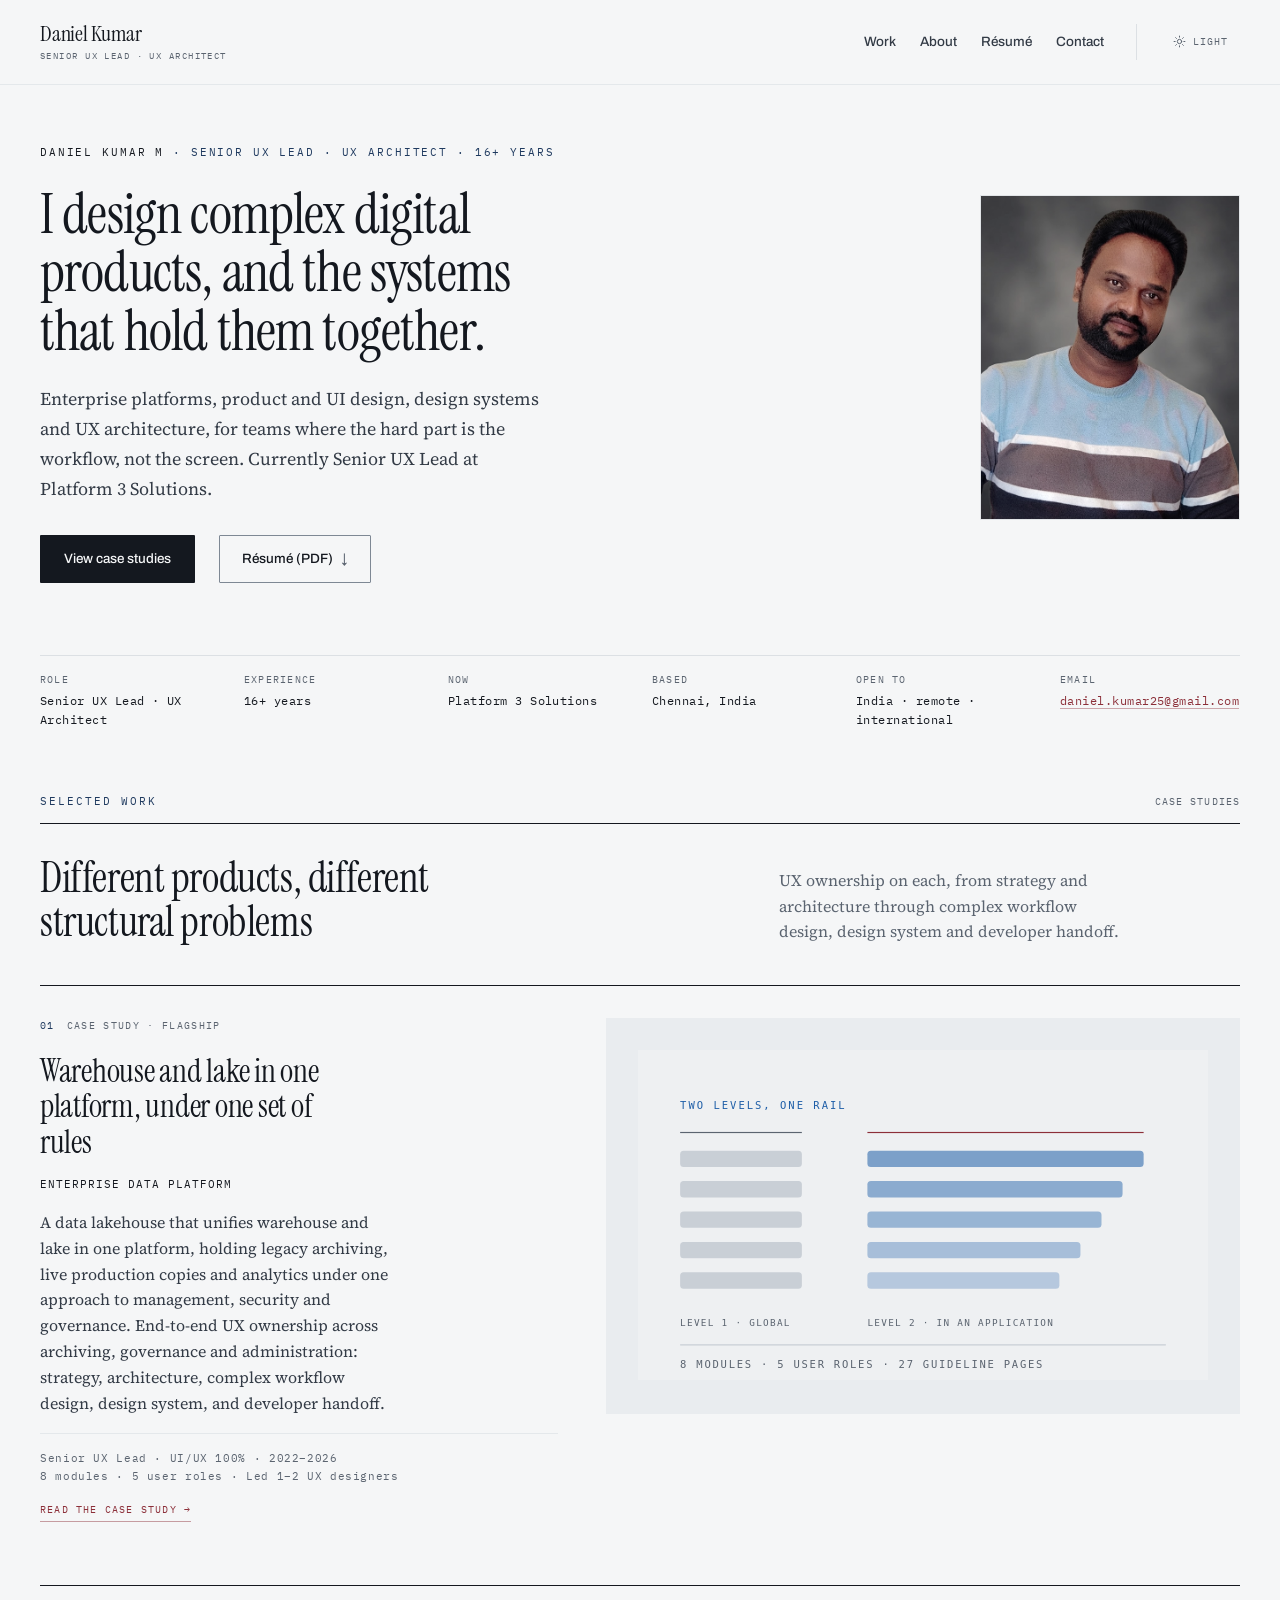
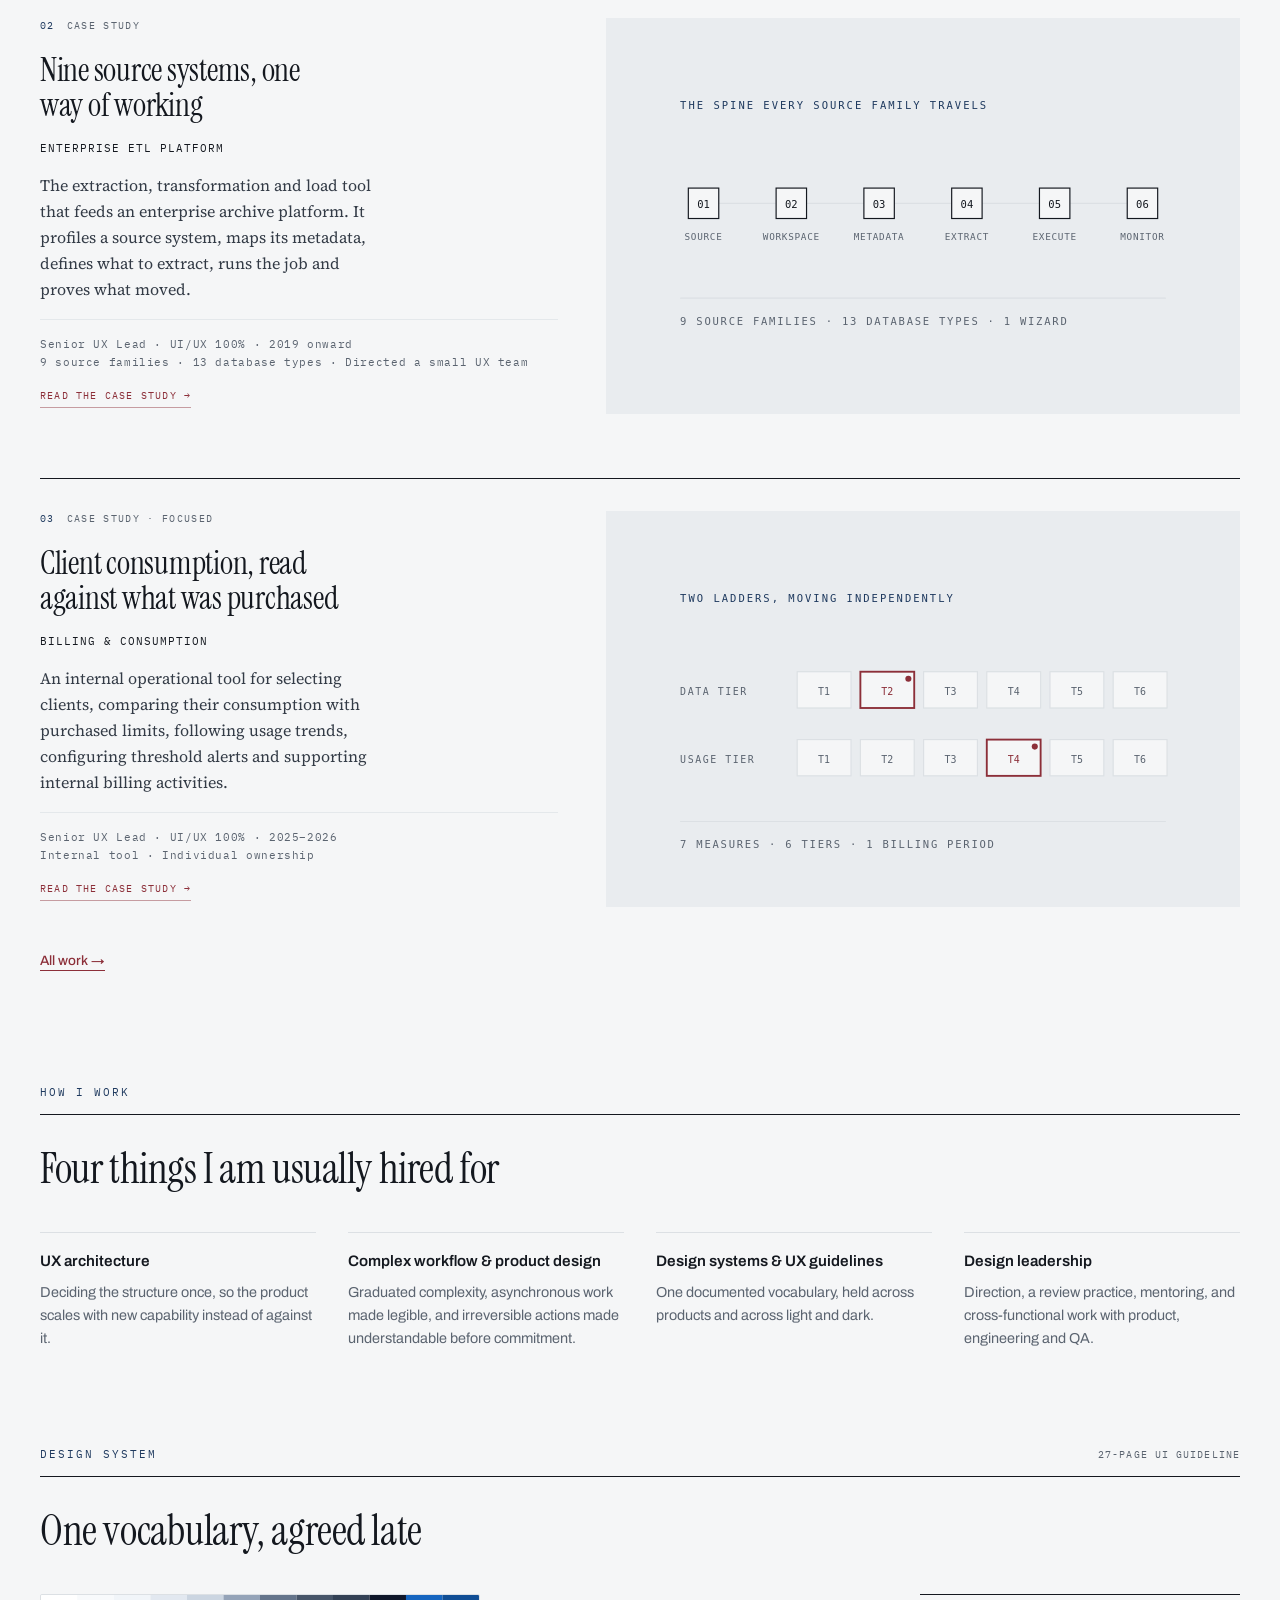
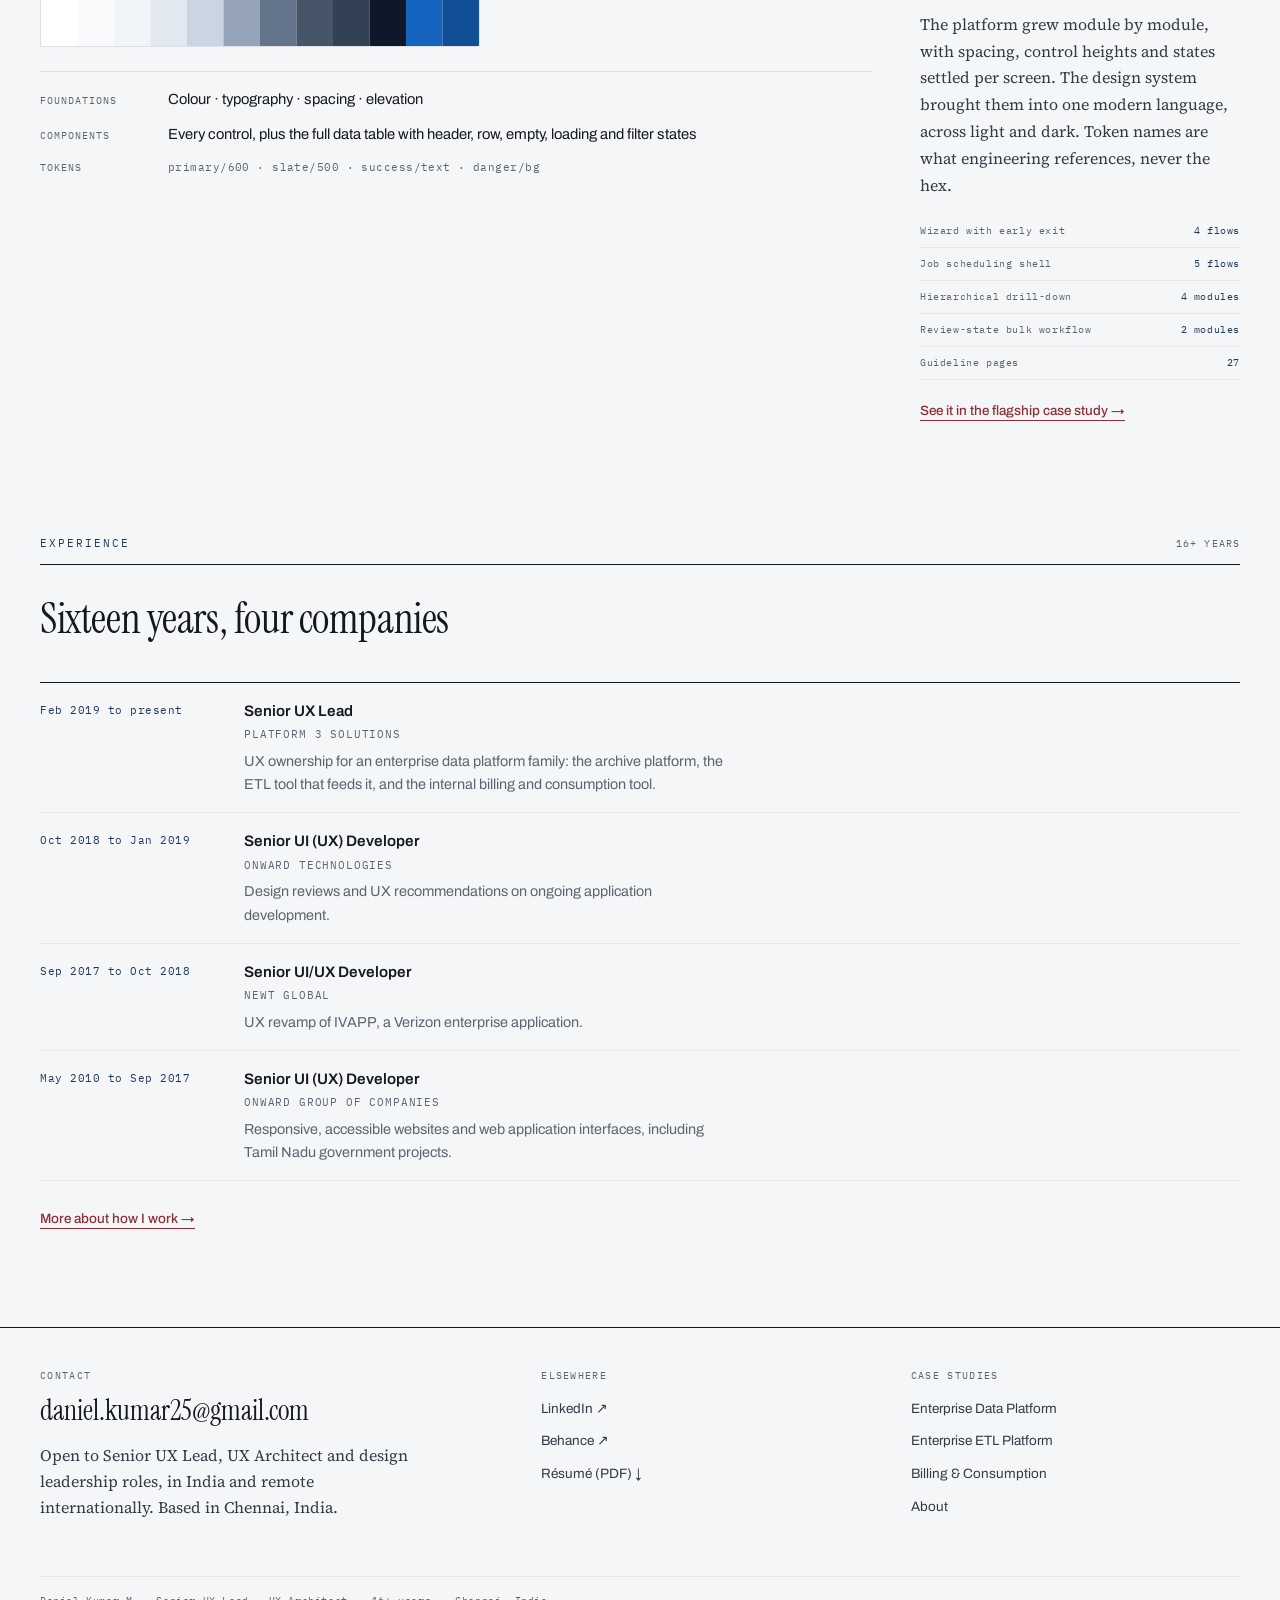
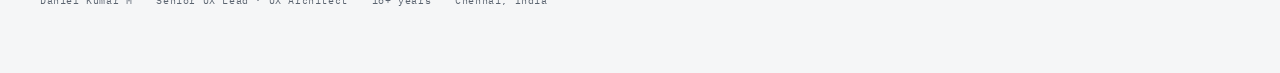
==== index.html @ 2fde2e65 "Initial portfolio website" ====
<!doctype html>
<html lang="en" data-theme="light">
<head>
<meta charset="utf-8">
<meta name="viewport" content="width=device-width, initial-scale=1">

<!-- ==========================================================================
     DANIEL KUMAR M · UX PORTFOLIO
     Senior UX Lead · UX Architect

     Double-click any .html file to open it. No server, no build step.

     WHERE THINGS LIVE
       index.html / work.html / about.html ....... the three main pages
       case-studies/*.html ....................... one file per case study
       assets/css/site.css ....................... ALL styling, every page
       assets/js/site.js ......................... theme control, anchors
       assets/ .................................. images, icons, résumé PDF

     EDITING
       · Page text  -> edit the HTML in that page's <main> below.
       · Colours    -> assets/css/site.css, the DESIGN TOKENS block at the top.
       · Header and footer are repeated in each file. Change one, change all
         six, a find-and-replace across the folder does it in one pass.
       · Images     -> drop a new file over the old one in assets/, same
         filename. No HTML editing needed.
     ========================================================================== -->

<title>Daniel Kumar M · Senior UX Lead &amp; UX Architect</title>
<meta name="description" content="Senior UX Lead and UX Architect with 16+ years designing complex digital products: enterprise platforms, design systems and UX architecture. Case studies: an enterprise data platform, the ETL tool that feeds it, and an internal billing and consumption tool.">
<link rel="icon" type="image/png" href="assets/icons/favicon.png">

<!-- FONTS, needs internet. Without it the site falls back to Georgia / Arial
     and still reads correctly. -->
<link rel="preconnect" href="https://fonts.googleapis.com">
<link rel="preconnect" href="https://fonts.gstatic.com" crossorigin>
<link rel="stylesheet" href="https://fonts.googleapis.com/css2?family=Archivo:wght@400;500;600&family=IBM+Plex+Mono:wght@400;500&family=Instrument+Serif:ital@0;1&family=Source+Serif+4:ital,opsz,wght@0,8..60,400;0,8..60,600;1,8..60,400&display=swap">

<link rel="stylesheet" href="assets/css/site.css">

<!-- The only inline script on the site: it sets the theme before the first
     paint so the page never flashes the wrong background. -->
<script>(function(){try{var t=localStorage.getItem('dk-portfolio-theme')||((window.matchMedia&&window.matchMedia('(prefers-color-scheme: dark)').matches)?'dark':'light');document.documentElement.setAttribute('data-theme',t);}catch(e){}})();</script>
</head>

<body data-page="home">
<a class="skip" href="#main">Skip to content</a>

<!-- ==========================================================================
     NAVIGATION
     Four destinations only. The theme control is NOT a nav item, it sits in
     the .util zone, past a dividing rule, styled as a button.
     ========================================================================== -->
<header class="hdr">
  <div class="shell hdr-in">

    <a class="mark" href="index.html">Daniel Kumar<span>Senior UX Lead · UX Architect</span></a>

    <nav class="nav" aria-label="Primary">
      <a href="work.html" data-nav="work">Work</a>
      <a href="about.html" data-nav="about">About</a>
      <a href="assets/Daniel_Kumar_Resume.pdf" class="res" target="_blank" rel="noopener"
         aria-label="Résumé (PDF, opens in a new tab)">Résumé</a>
      <a href="#footer">Contact</a>
    </nav>

    <!-- UTILITY CONTROL, changes appearance, does not navigate. -->
    <div class="util">
      <button class="theme-btn" id="themeBtn" type="button">
        <span id="themeIcon"><svg viewBox="0 0 24 24" fill="none" stroke="currentColor" stroke-width="1.8" stroke-linecap="round" aria-hidden="true"><circle cx="12" cy="12" r="4"/><path d="M12 2v2M12 20v2M4.9 4.9l1.4 1.4M17.7 17.7l1.4 1.4M2 12h2M20 12h2M4.9 19.1l1.4-1.4M17.7 6.3l1.4-1.4"/></svg></span><span id="themeLabel">Light</span>
      </button>
    </div>

  </div>
</header>

<main id="main" class="shell" tabindex="-1">

<!-- HERO, statement left, portrait right. The facts run as one strip
     underneath so the first case study starts on the opening screen. -->
<section class="hero">
  <div class="hero-txt">
    <p class="hero-eb"><b>Daniel Kumar M</b> · Senior UX Lead · UX Architect · 16+ years</p>
    <h1>I design complex digital products, and the systems that hold them together.</h1>
    <p class="hero-sub">Enterprise platforms, product and UI design, design systems and UX architecture, for teams where the hard part is the workflow, not the screen. Currently Senior UX Lead at Platform 3 Solutions.</p>
    <div class="hero-cta">
      <a class="btn" href="work.html">View case studies</a>
      <a class="btn-2" href="assets/Daniel_Kumar_Resume.pdf" target="_blank" rel="noopener" aria-label="Résumé, PDF">Résumé (PDF) <span class="ar">&darr;</span></a>
    </div>
  </div>
  
  <!-- PORTRAIT, same file as the About page. Replace that one file and both update. -->
  <figure class="hero-portrait">
    <img src="assets/portrait/daniel-kumar-portrait.png" width="611" height="729"
         alt="Portrait of Daniel Kumar M.">
  </figure>

</section>

<dl class="facts hero-facts">
  <div><dt>Role</dt><dd>Senior UX Lead · UX Architect</dd></div>
  <div><dt>Experience</dt><dd>16+ years</dd></div>
  <div><dt>Now</dt><dd>Platform 3 Solutions</dd></div>
  <div><dt>Based</dt><dd>Chennai, India</dd></div>
  <div><dt>Open to</dt><dd>India · remote · international</dd></div>
  <div><dt>Email</dt><dd><a href="mailto:daniel.kumar25@gmail.com">daniel.kumar25@gmail.com</a></dd></div>
</dl>

<section class="band tight" aria-labelledby="h-work">
  <div class="shead">
    <span class="eb">Selected work</span>
    <span class="ct">Case studies</span>
  </div>
  <div class="band-head">
    <h2 id="h-work" class="band-h">Different products, different structural problems</h2>
    <p class="band-note">UX ownership on each, from strategy and architecture through complex workflow design, design system and developer handoff.</p>
  </div>
  <div class="wlist"><a class="proj" href="case-studies/enterprise-data-platform.html">
        <!-- text column -->
        <span class="p-txt">
          <span class="idx"><span class="n">01</span><span class="f">Case study · Flagship</span></span>
          <span class="prob">Warehouse and lake in one platform, under one set of rules</span>
          <span class="nm">Enterprise Data Platform</span>
          <span class="desc">A data lakehouse that unifies warehouse and lake in one platform, holding legacy archiving, live production copies and analytics under one approach to management, security and governance. End-to-end UX ownership across archiving, governance and administration: strategy, architecture, complex workflow design, design system, and developer handoff.</span>
          <span class="meta">Senior UX Lead · UI/UX 100% · 2022–2026<br>8 modules · 5 user roles · Led 1–2 UX designers</span>
          <span class="go">Read the case study &rarr;</span>
        </span>
        <!-- image column -->
        <span class="thumb"><img src="assets/ads/ads-two-level-rail.svg" width="487" height="282" loading="lazy"
           alt="Diagram: two navigation levels. Global destinations stay on the rail, application modules only inside an application."></span>
      </a><a class="proj" href="case-studies/enterprise-etl-platform.html">
        <!-- text column -->
        <span class="p-txt">
          <span class="idx"><span class="n">02</span><span class="f">Case study</span></span>
          <span class="prob">Nine source systems, one way of working</span>
          <span class="nm">Enterprise ETL Platform</span>
          <span class="desc">The extraction, transformation and load tool that feeds an enterprise archive platform. It profiles a source system, maps its metadata, defines what to extract, runs the job and proves what moved.</span>
          <span class="meta">Senior UX Lead · UI/UX 100% · 2019 onward<br>9 source families · 13 database types · Directed a small UX team</span>
          <span class="go">Read the case study &rarr;</span>
        </span>
        <!-- image column -->
        <span class="thumb"><img src="assets/etl/etl-six-stage-spine.svg" width="487" height="282" loading="lazy"
           alt="Diagram: the six-stage spine every source family travels: source profile, workspace, metadata entity, extraction entity, execution, monitoring."></span>
      </a><a class="proj" href="case-studies/billing-consumption.html">
        <!-- text column -->
        <span class="p-txt">
          <span class="idx"><span class="n">03</span><span class="f">Case study · Focused</span></span>
          <span class="prob">Client consumption, read against what was purchased</span>
          <span class="nm">Billing &amp; Consumption</span>
          <span class="desc">An internal operational tool for selecting clients, comparing their consumption with purchased limits, following usage trends, configuring threshold alerts and supporting internal billing activities.</span>
          <span class="meta">Senior UX Lead · UI/UX 100% · 2025–2026<br>Internal tool · Individual ownership</span>
          <span class="go">Read the case study &rarr;</span>
        </span>
        <!-- image column -->
        <span class="thumb"><img src="assets/billing/billing-two-tier-ladders.svg" width="487" height="282" loading="lazy"
           alt="Diagram: a client sits on a data tier and a usage tier at the same time, and the two move independently."></span>
      </a></div>
  <p style="margin-top:var(--space-40);"><a class="tlink" href="work.html">All work →</a></p>
</section>

<section class="band" aria-labelledby="h-caps">
  <div class="shead"><span class="eb">How I work</span></div>
  <h2 id="h-caps" class="band-h">Four things I am usually hired for</h2>
  <div class="caps">
    <div><h3>UX architecture</h3><p>Deciding the structure once, so the product scales with new capability instead of against it.</p></div>
    <div><h3>Complex workflow &amp; product design</h3><p>Graduated complexity, asynchronous work made legible, and irreversible actions made understandable before commitment.</p></div>
    <div><h3>Design systems &amp; UX guidelines</h3><p>One documented vocabulary, held across products and across light and dark.</p></div>
    <div><h3>Design leadership</h3><p>Direction, a review practice, mentoring, and cross-functional work with product, engineering and QA.</p></div>
  </div>
</section>

<section class="band" aria-labelledby="h-ds">
  <div class="shead"><span class="eb">Design system</span><span class="ct">27-page UI guideline</span></div>
  <h2 id="h-ds" class="band-h">One vocabulary, agreed late</h2>
  <div class="ds">
    <div class="ds-spec">
      <img class="ds-ramp" src="assets/design-system/ads-colour-ramp.svg" width="480" height="56"
           alt="Archon Data Store colour ramp: Tailwind slate neutrals plus the ADS primary blue.">
      <div class="ds-type">
        <div><b>Foundations</b><span style="font-family:var(--font-ui);font-size:.92rem;">Colour · typography · spacing · elevation</span></div>
        <div><b>Components</b><span style="font-family:var(--font-ui);font-size:.92rem;">Every control, plus the full data table with header, row, empty, loading and filter states</span></div>
        <div><b>Tokens</b><span style="font-family:var(--font-mono);font-size:11px;letter-spacing:.04em;color:var(--fg-muted);">primary/600 · slate/500 · success/text · danger/bg</span></div>
      </div>
    </div>
    <div class="ds-note">
      <p>The platform grew module by module, with spacing, control heights and states settled per screen. The design system brought them into one modern language, across light and dark. Token names are what engineering references, never the hex.</p>
      <div class="ds-list">
        <div><span>Wizard with early exit</span><b>4 flows</b></div>
        <div><span>Job scheduling shell</span><b>5 flows</b></div>
        <div><span>Hierarchical drill-down</span><b>4 modules</b></div>
        <div><span>Review-state bulk workflow</span><b>2 modules</b></div>
        <div><span>Guideline pages</span><b>27</b></div>
      </div>
      <p style="margin-top:var(--space-16);"><a class="tlink" href="case-studies/enterprise-data-platform.html">See it in the flagship case study →</a></p>
    </div>
  </div>
</section>

<section class="band" aria-labelledby="h-exp">
  <div class="shead"><span class="eb">Experience</span><span class="ct">16+ years</span></div>
  <h2 id="h-exp" class="band-h">Sixteen years, four companies</h2>
  <div class="tl">
    <div><div class="y">Feb 2019 to present</div><div><h3>Senior UX Lead</h3><div class="co">Platform 3 Solutions</div><p>UX ownership for an enterprise data platform family: the archive platform, the ETL tool that feeds it, and the internal billing and consumption tool.</p></div></div>
    <div><div class="y">Oct 2018 to Jan 2019</div><div><h3>Senior UI (UX) Developer</h3><div class="co">Onward Technologies</div><p>Design reviews and UX recommendations on ongoing application development.</p></div></div>
    <div><div class="y">Sep 2017 to Oct 2018</div><div><h3>Senior UI/UX Developer</h3><div class="co">Newt Global</div><p>UX revamp of IVAPP, a Verizon enterprise application.</p></div></div>
    <div><div class="y">May 2010 to Sep 2017</div><div><h3>Senior UI (UX) Developer</h3><div class="co">Onward Group of Companies</div><p>Responsive, accessible websites and web application interfaces, including Tamil Nadu government projects.</p></div></div>
  </div>
  <p style="margin-top:var(--space-24);"><a class="tlink" href="about.html">More about how I work →</a></p>
</section>
</main>

<!-- ==========================================================================
     FOOTER
     Edit your email, LinkedIn and Behance links here. Repeated on every page.
     ========================================================================== -->
<footer class="ftr" id="footer">
  <div class="shell">
    <div class="ftr-in">

      <div>
        <h2>Contact</h2>
        <a class="em" href="mailto:daniel.kumar25@gmail.com">daniel.kumar25@gmail.com</a>
        <p class="av">Open to Senior UX Lead, UX Architect and design leadership roles,
          in India and remote internationally. Based in Chennai, India.</p>
      </div>

      <div>
        <h2>Elsewhere</h2>
        <ul>
          <li><a href="https://www.linkedin.com/in/danielkumar25/" target="_blank" rel="noopener">LinkedIn ↗</a></li>
          <li><a href="https://www.behance.net/danielkumar25" target="_blank" rel="noopener">Behance ↗</a></li>
          <li><a href="assets/Daniel_Kumar_Resume.pdf" target="_blank" rel="noopener">Résumé (PDF) ↓</a></li>
        </ul>
      </div>

      <nav aria-label="Footer">
        <h2>Case studies</h2>
        <ul>
          <li><a href="case-studies/enterprise-data-platform.html">Enterprise Data Platform</a></li>
          <li><a href="case-studies/enterprise-etl-platform.html">Enterprise ETL Platform</a></li>
          <li><a href="case-studies/billing-consumption.html">Billing &amp; Consumption</a></li>
          <li><a href="about.html">About</a></li>
        </ul>
      </nav>

    </div>
    <div class="colo">
      <span>Daniel Kumar M</span><span>Senior UX Lead · UX Architect</span>
      <span>16+ years</span><span>Chennai, India</span>
    </div>
  </div>
</footer>

<script src="assets/js/site.js" defer></script>
</body>
</html>
---- assets/css/site.css ----
/* ==========================================================================
   DANIEL KUMAR M · UX PORTFOLIO
   One stylesheet for every page.

   DESIGN TOKENS
   Two layers. PRIMITIVE values (--slate-500, --oxblood-500) are referenced only
   by the SEMANTIC layer below. Everything else in this file uses semantic roles
   (--fg-muted, --action-default), never a raw hex.

   To change a colour: edit the primitive. Both themes update together.
   Two rules worth keeping:
     · oxblood = ACTION only (links, buttons, focus ring)
     · ink blue = APPARATUS only (eyebrows, figure numbers, numerals)
   ========================================================================== */
/* ===== PRIMITIVES ===== */
:root{
  --slate-0:#FFFFFF;--slate-50:#F5F6F7;--slate-100:#E9ECEF;--slate-150:#E4E8EB;--slate-200:#DCE0E4;
  --slate-300:#C5CBD2;--slate-400:#9AA3AD;--slate-450:#7E8894;--slate-500:#5B6470;--slate-600:#454E5A;
  --slate-650:#68727F;--slate-700:#333B46;--slate-800:#2A3038;--slate-850:#232932;--slate-900:#1A1E25;
  --slate-950:#14181F;--slate-1000:#0F1216;
  --oxblood-50:#F6E9EA;--oxblood-200:#E39BA2;--oxblood-300:#D4737C;--oxblood-400:#B4525C;
  --oxblood-500:#8C2F39;--oxblood-600:#73262E;--oxblood-700:#5E1F26;--oxblood-950:#2A1214;
  --blue-50:#E8EDF3;--blue-300:#8FA8C4;--blue-500:#1F3A5F;--blue-600:#16304F;--blue-950:#131C27;
  --font-display:"Instrument Serif",Georgia,serif;
  --font-reading:"Source Serif 4",Georgia,serif;
  --font-ui:"Archivo","Helvetica Neue",Arial,sans-serif;
  --font-mono:"IBM Plex Mono",ui-monospace,Menlo,monospace;
  --space-4:4px;--space-8:8px;--space-12:12px;--space-16:16px;--space-20:20px;--space-24:24px;
  --space-32:32px;--space-40:40px;--space-48:48px;--space-64:64px;--space-96:96px;--space-128:128px;--space-160:160px;
  --radius-1:1px;--radius-2:2px;
  --dur-fast:120ms;--dur-base:180ms;--ease:cubic-bezier(.2,0,0,1);
}
/* ===== SEMANTIC · LIGHT ===== */
:root{
  --bg-page:var(--slate-50);--bg-surface:var(--slate-0);--bg-mat:var(--slate-100);
  --bg-inset:var(--slate-150);--bg-inverse:var(--slate-950);--bg-panel:var(--slate-0);
  --fg-default:var(--slate-950);--fg-reading:var(--slate-700);--fg-muted:var(--slate-500);--fg-inverse:var(--slate-50);
  --border-subtle:var(--slate-150);--border-default:var(--slate-200);--border-strong:var(--slate-950);
  --border-interactive:var(--slate-450);
  --action-default:var(--oxblood-500);--action-hover:var(--oxblood-600);--action-active:var(--oxblood-700);
  --action-tint:var(--oxblood-50);
  --apparatus-default:var(--blue-500);--apparatus-tint:var(--blue-50);
  --focus-ring:var(--oxblood-500);
  /* Status hues used only inside interface reconstructions. In the products
     these drawings reconstruct, state is carried by colour, so dropping it
     would misrepresent the design. Never used by the site's own components. */
  --fig-ok:#2E6B4F;--fig-warn:#8A6218;--fig-stop:#8C2F39;--fig-idle:#5B6470;
}
@media (prefers-color-scheme:dark){:root:not([data-theme="light"]){
  --bg-page:var(--slate-950);--bg-surface:var(--slate-900);--bg-mat:var(--slate-850);
  --bg-inset:var(--slate-800);--bg-inverse:var(--slate-100);--bg-panel:var(--slate-900);
  --fg-default:var(--slate-100);--fg-reading:#C4CBD3;--fg-muted:#8B95A2;--fg-inverse:var(--slate-950);
  --border-subtle:var(--slate-850);--border-default:var(--slate-800);--border-strong:var(--slate-100);
  --border-interactive:var(--slate-650);
  --action-default:var(--oxblood-300);--action-hover:var(--oxblood-200);--action-active:var(--oxblood-400);
  --action-tint:var(--oxblood-950);
  --apparatus-default:var(--blue-300);--apparatus-tint:var(--blue-950);
  --focus-ring:var(--oxblood-300);
  --fig-ok:#6FB491;--fig-warn:#C9A24B;--fig-stop:#D4737C;--fig-idle:#8B95A2;
}}
:root[data-theme="dark"]{
  --bg-page:var(--slate-950);--bg-surface:var(--slate-900);--bg-mat:var(--slate-850);
  --bg-inset:var(--slate-800);--bg-inverse:var(--slate-100);--bg-panel:var(--slate-900);
  --fg-default:var(--slate-100);--fg-reading:#C4CBD3;--fg-muted:#8B95A2;--fg-inverse:var(--slate-950);
  --border-subtle:var(--slate-850);--border-default:var(--slate-800);--border-strong:var(--slate-100);
  --border-interactive:var(--slate-650);
  --action-default:var(--oxblood-300);--action-hover:var(--oxblood-200);--action-active:var(--oxblood-400);
  --action-tint:var(--oxblood-950);
  --apparatus-default:var(--blue-300);--apparatus-tint:var(--blue-950);
  --focus-ring:var(--oxblood-300);
  --fig-ok:#6FB491;--fig-warn:#C9A24B;--fig-stop:#D4737C;--fig-idle:#8B95A2;
}

*{box-sizing:border-box;}
html{scroll-behavior:smooth;}
body{margin:0;background:var(--bg-page);color:var(--fg-default);font-family:var(--font-ui);font-size:16px;line-height:1.6;-webkit-font-smoothing:antialiased;}
img,svg{display:block;max-width:100%;}
a{color:inherit;text-decoration:none;}
:where(a,button,[tabindex]):focus-visible{outline:2px solid var(--focus-ring);outline-offset:2px;border-radius:var(--radius-2);}
.skip{position:absolute;left:-9999px;top:0;z-index:99;background:var(--bg-inverse);color:var(--fg-inverse);
  font-family:var(--font-mono);font-size:11px;letter-spacing:.1em;text-transform:uppercase;padding:12px 18px;}
.skip:focus{left:12px;top:12px;}
.shell{max-width:1280px;margin:0 auto;padding:0 var(--space-40);}
@media (max-width:900px){
  .ed{grid-template-columns:minmax(0,1fr);gap:0;}
  .ed .mg.gap{border-top:0;padding-top:var(--space-32);}
  .ed .ct.gap{border-top:0;padding-top:var(--space-12);}
  .ed .claim{font-size:1.6rem;}
  .band-head{grid-template-columns:minmax(0,1fr);gap:var(--space-16);align-items:start;}
  .shell{padding:0 var(--space-24);}}
@media (max-width:520px){.shell{padding:0 var(--space-20);}}

/* ===== HEADER ===== */
.hdr{border-bottom:1px solid var(--border-subtle);}
/* padding-top/bottom only, a `padding` shorthand here would override the
   horizontal padding .shell sets, and the header would touch the viewport
   edge at every width below 1280px. */
.hdr-in{display:flex;align-items:center;gap:var(--space-24);
  padding-top:var(--space-24);padding-bottom:var(--space-24);}
.mark{font-family:var(--font-display);font-size:1.35rem;letter-spacing:-.01em;color:var(--fg-default);margin-right:auto;line-height:1;}
.mark span{display:block;font-family:var(--font-mono);font-size:9px;letter-spacing:.16em;text-transform:uppercase;color:var(--fg-muted);margin-top:5px;}
.nav{display:flex;align-items:center;gap:var(--space-24);}
.nav a{font-size:13.5px;font-weight:500;color:var(--fg-reading);padding:4px 0;transition:color var(--dur-fast) var(--ease);}
.nav a:hover{color:var(--fg-default);}
.nav a[aria-current="page"]{color:var(--fg-default);box-shadow:0 1px 0 var(--fg-default);}
/* Résumé is a normal nav item. It opens a PDF, which the aria-label states;
   it is not styled as an action, so the four links read as one set. */
.nav a.res{font-family:inherit;font-size:13.5px;font-weight:500;letter-spacing:normal;
  text-transform:none;color:var(--fg-reading);box-shadow:none;}
.nav a.res:hover{color:var(--fg-default);box-shadow:none;}
/* utility zone, visually separated from navigation */
.util{display:flex;align-items:center;gap:var(--space-16);padding-left:var(--space-24);margin-left:var(--space-8);border-left:1px solid var(--border-default);align-self:stretch;}
.theme-btn{display:inline-flex;align-items:center;gap:7px;background:var(--bg-surface);color:var(--fg-muted);
  border:1px solid var(--border-interactive);border-radius:var(--radius-2);padding:7px 11px;cursor:pointer;
  font-family:var(--font-mono);font-size:10px;letter-spacing:.11em;text-transform:uppercase;min-height:32px;
  transition:color var(--dur-fast) var(--ease),border-color var(--dur-fast) var(--ease);}
/* Utility, not navigation: transparent at rest so it never reads as a fifth
   destination, and the label drops away on small screens where it was the
   loudest thing on the page. */
.theme-btn{background:transparent;border-color:transparent;}
.theme-btn:hover{color:var(--fg-default);border-color:var(--border-interactive);background:var(--bg-surface);}
@media (max-width:760px){.theme-btn #themeLabel{display:none;}
  .theme-btn{padding:9px;min-width:40px;justify-content:center;}}
.theme-btn svg{width:13px;height:13px;flex:none;}
@media (max-width:760px){
  .hdr-in{flex-wrap:wrap;gap:var(--space-16);}
  .mark{margin-right:auto;}
  .util{order:2;border-left:0;padding-left:0;margin-left:0;}
  .nav{order:3;flex-basis:100%;gap:var(--space-20);border-top:1px solid var(--border-subtle);padding-top:var(--space-12);}
  .theme-btn{min-height:40px;}
}

/* ===== SECTION HEADS ===== */
.band{padding:var(--space-96) 0 0;}
.band.tight{padding-top:var(--space-64);}
.shead{display:flex;align-items:baseline;gap:var(--space-16);padding-bottom:var(--space-12);border-bottom:1px solid var(--border-strong);margin-bottom:var(--space-32);}
.shead .eb{font-family:var(--font-mono);font-size:11px;letter-spacing:.18em;text-transform:uppercase;color:var(--apparatus-default);}
.shead .ct{margin-left:auto;font-family:var(--font-mono);font-size:10px;letter-spacing:.11em;text-transform:uppercase;color:var(--fg-muted);white-space:nowrap;}
.shead h2{font-family:var(--font-display);font-weight:400;font-size:clamp(1.5rem,2.6vw,2rem);line-height:1.12;margin:0;letter-spacing:-.008em;}

/* ===== HERO ===== */
/* Statement left, portrait right. Shorter than the old hero on purpose:
   the first case study has to be reachable on the opening screen. */
.hero{padding:var(--space-48) 0 var(--space-32);display:grid;
  grid-template-columns:minmax(0,1fr) 260px;gap:var(--space-64);align-items:center;}
.hero-txt{min-width:0;}
.hero-portrait{margin:0;}
/* A working headshot, not the subject of the page: held to a calm frame and
   slightly desaturated so it sits in the palette instead of competing with the
   statement beside it. */
.hero-portrait img{width:100%;height:auto;aspect-ratio:4/5;object-fit:cover;object-position:50% 18%;
  display:block;background:var(--bg-mat);border:1px solid var(--border-default);
  filter:saturate(.72) contrast(1.04);}
.hero-eb{font-family:var(--font-mono);font-size:11px;letter-spacing:.17em;text-transform:uppercase;color:var(--apparatus-default);margin-bottom:var(--space-24);}
.hero-eb b{color:var(--fg-default);font-weight:400;}
.hero h1{font-family:var(--font-display);font-weight:400;font-size:clamp(2.3rem,4.4vw,3.5rem);line-height:1.04;letter-spacing:-.015em;margin:0;max-width:20ch;text-wrap:balance;}
.hero-sub{font-family:var(--font-reading);font-size:1.125rem;line-height:1.66;color:var(--fg-reading);max-width:56ch;margin:var(--space-24) 0 0;}
.hero-cta{display:flex;flex-wrap:wrap;gap:var(--space-24);align-items:center;margin-top:var(--space-32);}
.btn{background:var(--bg-inverse);color:var(--fg-inverse);font-family:var(--font-ui);font-weight:500;font-size:13.5px;
  padding:13px 24px;border-radius:var(--radius-1);border:0;cursor:pointer;transition:background var(--dur-fast) var(--ease);}
.btn:hover{background:var(--slate-700);}
:root[data-theme="dark"] .btn:hover{background:var(--slate-300);}
/* Secondary action, paired with .btn. The résumé is a destination, not a
   sentence, so it is shaped like the primary button rather than underlined as
   inline text, same height, same type, outline instead of fill. The border
   meets WCAG 2.2 1.4.11 (3:1) via --border-interactive. */
.btn-2{display:inline-flex;align-items:center;gap:8px;font-family:var(--font-ui);font-weight:500;
  font-size:13.5px;color:var(--fg-default);background:transparent;
  padding:12px 22px;border:1px solid var(--border-interactive);border-radius:var(--radius-1);
  transition:color var(--dur-fast) var(--ease),border-color var(--dur-fast) var(--ease),
             background var(--dur-fast) var(--ease);}
.btn-2 .ar{color:var(--fg-muted);transition:color var(--dur-fast) var(--ease);}
.btn-2:hover{color:var(--action-default);border-color:var(--action-default);background:var(--bg-surface);}
.btn-2:hover .ar{color:var(--action-default);}
.tlink{font-family:var(--font-ui);font-weight:500;font-size:13.5px;color:var(--action-default);box-shadow:0 1px 0 var(--action-default);padding-bottom:2px;transition:color var(--dur-fast) var(--ease),box-shadow var(--dur-fast) var(--ease);}
.tlink:hover{color:var(--action-hover);box-shadow:0 2px 0 var(--action-hover);}
.hero-app{border-top:1px solid var(--border-strong);padding-top:var(--space-12);}
.hero-app dl{margin:0;display:flex;flex-direction:column;}
.hero-app div{display:flex;justify-content:space-between;gap:var(--space-12);padding:9px 0;border-bottom:1px solid var(--border-subtle);
  font-family:var(--font-mono);font-size:10px;letter-spacing:.06em;}
.hero-app dt{color:var(--fg-muted);text-transform:uppercase;letter-spacing:.11em;}
.hero-app dd{margin:0;color:var(--fg-reading);text-align:right;}
/* The hero facts run as one strip, using the same component as a case-study
   fact row, so the same kind of information looks the same everywhere. */
/* No bottom margin: the Selected Work band supplies its own top padding, and
   stacking both pushed the first case study off the opening screen. */
.hero-facts{margin-top:var(--space-8);margin-bottom:0;}
.hero-facts a{color:var(--action-default);overflow-wrap:anywhere;box-shadow:0 1px 0 color-mix(in srgb,var(--action-default) 40%,transparent);}
.hero-facts a:hover{box-shadow:0 1px 0 var(--action-default);}
.facts.hero-facts{grid-template-columns:repeat(6,minmax(0,1fr));gap:0 var(--space-24);}
@media (max-width:1100px){.facts.hero-facts{grid-template-columns:repeat(3,minmax(0,1fr));}}
@media (max-width:640px){.facts.hero-facts{grid-template-columns:repeat(2,minmax(0,1fr));}
  .facts.hero-facts dd{font-size:11px;}}
.chips{display:flex;flex-wrap:wrap;gap:6px;margin-top:var(--space-24);}
.chips span{font-family:var(--font-mono);font-size:10px;letter-spacing:.11em;text-transform:uppercase;color:var(--fg-muted);
  border:1px solid var(--border-default);background:var(--bg-surface);border-radius:var(--radius-2);padding:5px 9px;}
@media (max-width:900px){.hero{grid-template-columns:minmax(0,1fr);gap:var(--space-32);padding:var(--space-48) 0 var(--space-32);}
  .hero-portrait{max-width:240px;order:-1;}}
@media (max-width:520px){.hero h1{font-size:2.35rem;}.hero-sub{font-size:1.02rem;}}

/* ===== PROJECT ROWS =====
   One row per project. All three rows are identical: there is no flagship /
   secondary split, so the three case studies read as one set rather than as
   one project plus two afterthoughts.

   Row anatomy:  text column (left, 0.9fr) | image (right, 1.1fr)
   The image is the largest element in the row, and every row carries the same
   fields, index, problem, name, what it is, facts, read link, so nothing on
   either side is left empty. */
.wlist{display:flex;flex-direction:column;gap:var(--space-64);}
.proj{display:grid;grid-template-columns:minmax(0,0.9fr) minmax(0,1.1fr);
  gap:var(--space-48);align-items:start;color:inherit;position:relative;
  padding-top:var(--space-32);border-top:1px solid var(--border-strong);}
/* The oxblood wipe runs along the rule at the TOP of the row, so the row reads
   as a labelled entry rather than a picture with a caption underneath. */
.proj::after{content:"";position:absolute;left:0;top:-1px;height:1px;width:0;
  background:var(--action-default);transition:width var(--dur-base) var(--ease);}
.proj:hover::after,.proj:focus-visible::after{width:100%;}
.p-txt{display:flex;flex-direction:column;align-items:flex-start;
  gap:var(--space-16);min-width:0;}

.proj .prob{font-family:var(--font-display);font-weight:400;
  font-size:clamp(1.6rem,2.5vw,2.1rem);line-height:1.11;letter-spacing:-.008em;
  color:var(--fg-default);max-width:20ch;margin-top:var(--space-4);
  transition:color var(--dur-fast) var(--ease);}
.proj:hover .prob{color:var(--action-default);}
.proj .nm{font-family:var(--font-mono);font-size:11px;letter-spacing:.09em;
  text-transform:uppercase;color:var(--fg-default);}
.proj .desc{font-family:var(--font-reading);font-size:1rem;line-height:1.62;
  color:var(--fg-reading);max-width:44ch;}
/* Facts sit below a hairline: they are apparatus, not prose. */
.proj .meta{font-family:var(--font-mono);font-size:10.5px;letter-spacing:.06em;
  color:var(--fg-muted);line-height:1.7;width:100%;padding-top:var(--space-16);
  border-top:1px solid var(--border-subtle);}
.proj .go{font-family:var(--font-mono);font-size:10px;letter-spacing:.12em;
  text-transform:uppercase;color:var(--action-default);padding-bottom:3px;
  box-shadow:0 1px 0 color-mix(in srgb,var(--action-default) 45%,transparent);
  transition:box-shadow var(--dur-fast) var(--ease);}
.proj:hover .go{box-shadow:0 1px 0 var(--action-default);}

/* Image: same frame and same crop for a screenshot and for a structural mark,
   so the three rows sit on one visual baseline. */
.proj .thumb{width:100%;background:var(--bg-mat);overflow:hidden;line-height:0;
  aspect-ratio:16/10;}
.proj .thumb img,.proj .thumb svg{width:100%;height:100%;
  object-fit:cover;object-position:top left;}

.idx{display:flex;align-items:baseline;gap:var(--space-12);font-family:var(--font-mono);font-size:9.5px;letter-spacing:.14em;text-transform:uppercase;}
.idx .n{color:var(--apparatus-default);}
.idx .f{color:var(--fg-muted);}
.idx .flag{margin-left:auto;color:var(--action-default);border:1px solid color-mix(in srgb,var(--action-default) 40%,transparent);border-radius:var(--radius-2);padding:2px 7px;letter-spacing:.1em;}

/* Below 900px the row stacks: image first, then the text under it. */
@media (max-width:900px){
  .wlist{gap:var(--space-48);}
  .proj{grid-template-columns:minmax(0,1fr);gap:var(--space-24);}
  .proj .thumb{order:-1;}
  .proj .prob{max-width:26ch;font-size:1.65rem;}
  .proj .desc{max-width:60ch;}}
@media (max-width:520px){.proj .prob{font-size:1.45rem;}}


/* ===== CASE-STUDY ADDITIONS =====
   Two components the updated case studies need and the old ones did not:
   a pair of parallel labelled lists, and a closing line under a section. */
.cols2{display:grid;grid-template-columns:repeat(2,minmax(0,1fr));gap:var(--space-48);
  padding-top:var(--space-24);padding-bottom:var(--space-16);}
.cols2 h3{font-family:var(--font-mono);font-size:9.5px;letter-spacing:.14em;text-transform:uppercase;
  color:var(--fg-muted);font-weight:400;margin:0 0 var(--space-12);
  padding-bottom:var(--space-8);border-bottom:1px solid var(--border-default);}
.cols2 ul{list-style:none;margin:0;padding:0;display:flex;flex-direction:column;gap:var(--space-8);}
.cols2 li{font-family:var(--font-reading);font-size:.95rem;line-height:1.5;color:var(--fg-reading);
  padding-left:var(--space-16);position:relative;}
.cols2 li::before{content:"";position:absolute;left:0;top:.6em;width:4px;height:4px;border-radius:50%;
  background:var(--apparatus-default);}
@media (max-width:760px){.cols2{grid-template-columns:minmax(0,1fr);gap:var(--space-32);}}

/* This carries real sentences from the case study, so it is set as reading
   type. It was 10.5px mono, which is the label style, not a prose style. */
.after{font-family:var(--font-reading);font-size:.98rem;line-height:1.62;
  color:var(--fg-muted);margin:var(--space-20) 0 0;max-width:68ch;
  padding-top:var(--space-16);border-top:1px solid var(--border-subtle);}

/* ===== CAPABILITY GRID ===== */
.caps{display:grid;grid-template-columns:repeat(4,minmax(0,1fr));gap:var(--space-32);}
.caps > div{border-top:1px solid var(--border-default);padding-top:var(--space-16);}
.caps h3{font-family:var(--font-ui);font-weight:600;font-size:.95rem;margin:0 0 var(--space-8);}
.caps p{margin:0;font-size:.9rem;line-height:1.6;color:var(--fg-muted);}
@media (max-width:900px){.caps{grid-template-columns:repeat(2,minmax(0,1fr));gap:var(--space-24);}}
@media (max-width:520px){.caps{grid-template-columns:minmax(0,1fr);}}

/* ===== DESIGN SYSTEM BAND ===== */
.ds{display:grid;grid-template-columns:minmax(0,1fr) 320px;gap:var(--space-48);align-items:start;}
.ds-spec{display:flex;flex-direction:column;gap:var(--space-24);}
.ds-ramp{display:flex;border:1px solid var(--border-default);border-radius:var(--radius-2);overflow:hidden;}
.ds-ramp i{flex:1;height:52px;display:block;}
.ds-type{display:flex;flex-direction:column;gap:var(--space-12);border-top:1px solid var(--border-default);padding-top:var(--space-16);}
.ds-type div{display:grid;grid-template-columns:112px minmax(0,1fr);gap:var(--space-16);align-items:baseline;}
.ds-type b{font-family:var(--font-mono);font-size:9.5px;letter-spacing:.11em;text-transform:uppercase;color:var(--fg-muted);font-weight:400;}
.ds-note{border-top:1px solid var(--border-strong);padding-top:var(--space-16);}
.ds-note p{font-family:var(--font-reading);font-size:1rem;line-height:1.68;color:var(--fg-reading);margin:0 0 var(--space-16);}
.ds-list{display:flex;flex-direction:column;}
.ds-list div{display:flex;justify-content:space-between;gap:var(--space-12);padding:8px 0;border-bottom:1px solid var(--border-subtle);font-family:var(--font-mono);font-size:10px;letter-spacing:.06em;color:var(--fg-muted);}
.ds-list div b{color:var(--apparatus-default);font-weight:400;}
@media (max-width:900px){.ds{grid-template-columns:minmax(0,1fr);gap:var(--space-32);}}

/* ===== EXPERIENCE / LISTS ===== */
.tl{display:flex;flex-direction:column;border-top:1px solid var(--border-strong);}
.tl > div{display:grid;grid-template-columns:172px minmax(0,1fr);gap:var(--space-32);padding:var(--space-16) 0;border-bottom:1px solid var(--border-subtle);align-items:start;}
.tl .y{font-family:var(--font-mono);font-size:10.5px;letter-spacing:.05em;color:var(--apparatus-default);font-variant-numeric:tabular-nums;padding-top:3px;}
.tl h3{font-family:var(--font-ui);font-weight:600;font-size:.95rem;margin:0 0 3px;}
.tl .co{font-family:var(--font-mono);font-size:10.5px;letter-spacing:.08em;text-transform:uppercase;color:var(--fg-muted);margin-bottom:7px;}
.tl p{margin:0;font-size:.9rem;line-height:1.6;color:var(--fg-muted);max-width:62ch;}
@media (max-width:900px){.tl > div{grid-template-columns:minmax(0,1fr);gap:var(--space-4);}}

.rl{display:flex;flex-direction:column;border-top:1px solid var(--border-strong);}
.rl > div{display:grid;grid-template-columns:230px minmax(0,1fr);gap:var(--space-32);padding:var(--space-16) 0;border-bottom:1px solid var(--border-subtle);align-items:start;}
.rl .k{font-family:var(--font-mono);font-size:10.5px;letter-spacing:.09em;text-transform:uppercase;color:var(--apparatus-default);padding-top:2px;}
.rl .v{font-size:.92rem;line-height:1.68;color:var(--fg-reading);}
.rl .v.mono{font-family:var(--font-mono);font-size:10.5px;letter-spacing:.06em;color:var(--fg-muted);}
@media (max-width:900px){.rl > div{grid-template-columns:minmax(0,1fr);gap:var(--space-4);}}

/* ===== EDITORIAL (case study / about) ===== */
/* Rail + measure, centred. The old 168px|1fr grid left a third of every section
   empty on the right, because the prose capped long before the column did. */
.ed{display:grid;grid-template-columns:200px minmax(0,880px);gap:0 var(--space-48);
  align-items:start;justify-content:center;}
/* Section labels are static. Sticky was tried and removed: inside this grid the
   labels of adjacent rows pile into the same band. The rule above each section
   and the sans heading carry the rhythm instead. */
.mg{display:flex;flex-direction:column;gap:6px;min-width:0;}
.ct{display:flex;flex-direction:column;min-width:0;}
.gap{margin-top:var(--space-64);}
.gap-s{margin-top:var(--space-40);}
.mg .eb{font-family:var(--font-mono);font-size:11px;letter-spacing:.18em;text-transform:uppercase;color:var(--apparatus-default);}
.mg .fn{font-family:var(--font-mono);font-size:11px;letter-spacing:.1em;color:var(--apparatus-default);}
.mg .cap{font-family:var(--font-mono);font-size:11px;line-height:1.7;letter-spacing:.04em;color:var(--fg-muted);}
.mg .dis{font-family:var(--font-mono);font-size:9.5px;line-height:1.6;letter-spacing:.03em;color:var(--fg-muted);opacity:.72;margin-top:10px;}
.mg .full{font-family:var(--font-mono);font-size:10px;letter-spacing:.1em;text-transform:uppercase;color:var(--action-default);margin-top:4px;box-shadow:0 1px 0 color-mix(in srgb,var(--action-default) 45%,transparent);align-self:flex-start;padding-bottom:2px;}
.mg .note{font-family:var(--font-mono);font-size:10.5px;line-height:1.62;color:var(--fg-muted);}
.mg .scale{display:flex;flex-direction:column;border-top:1px solid var(--border-default);margin-top:var(--space-8);}
.mg .scale div{display:grid;grid-template-columns:auto minmax(0,1fr);gap:9px;padding:6px 0;border-bottom:1px solid var(--border-subtle);
  font-family:var(--font-mono);font-size:10px;letter-spacing:.04em;color:var(--fg-muted);font-variant-numeric:tabular-nums;}
.mg .scale div b{color:var(--apparatus-default);font-weight:400;}
/* ===== ABOUT HEAD =====
   Text left, portrait right, so the portrait has a column to sit in instead of
   interrupting the reading measure. */
.ab-head{display:grid;grid-template-columns:minmax(0,1fr) 280px;
  gap:var(--space-48);align-items:start;}
.ab-head-a{min-width:0;}
.ab-head figure.portrait{max-width:100%;margin:0;}
.ab-head .hero-app{max-width:420px;}
@media (max-width:900px){.ab-head{grid-template-columns:minmax(0,1fr);gap:var(--space-32);}
  .ab-head figure.portrait{max-width:220px;}}

/* Band headings sit above a full-width band, so they take a wider measure
   than a case-study claim (which is deliberately narrow at 18ch). */
.band-head{display:grid;grid-template-columns:minmax(0,1.5fr) minmax(0,1fr);
  gap:var(--space-48);align-items:end;margin:0 0 var(--space-40);}
.band-h{font-family:var(--font-display);font-weight:400;
  font-size:clamp(1.9rem,3.4vw,2.6rem);line-height:1.08;letter-spacing:-.01em;
  margin:0;max-width:26ch;text-wrap:balance;}
.band-note{font-family:var(--font-reading);font-size:1rem;line-height:1.62;
  color:var(--fg-muted);margin:0;max-width:44ch;}
/* A band heading used on its own (not paired with a note inside .band-head)
   had no space beneath it, so the capability rules and the colour ramp were
   colliding with its descenders. */
.band > .band-h{margin-bottom:var(--space-40);}
/* Page-level claims stay in the display serif. */
.claim{font-family:var(--font-display);font-weight:400;font-size:clamp(2rem,4.3vw,3.1rem);line-height:1.05;letter-spacing:-.01em;margin:0;max-width:18ch;text-wrap:balance;}
/* Section headings inside a case study drop to the UI sans at a third of the
   size. Twenty-four serif headings at 56px gave the page no hierarchy and made
   an argument read like a run of magazine openers. */
.ed .claim{font-family:var(--font-ui);font-weight:600;font-size:1.9rem;line-height:1.2;
  letter-spacing:-.018em;max-width:26ch;}
.ed .qual{font-size:1.02rem;margin-top:var(--space-8);max-width:52ch;}
/* A hairline over every section gives the long page a countable rhythm. */
.ed .mg.gap{padding-top:var(--space-40);}
.ed .ct.gap{padding-top:var(--space-40);border-top:1px solid var(--border-default);}
.qual{font-family:var(--font-reading);font-style:italic;font-size:1.19rem;line-height:1.42;color:var(--fg-muted);margin:var(--space-12) 0 0;max-width:44ch;}
.prose{font-family:var(--font-reading);font-size:1.09rem;line-height:1.74;color:var(--fg-reading);max-width:62ch;margin:var(--space-24) 0 0;display:flex;flex-direction:column;gap:var(--space-16);}
.prose p{margin:0;}
.pull{font-family:var(--font-display);font-size:1.6rem;line-height:1.24;color:var(--fg-default);max-width:32ch;padding-left:var(--space-20);border-left:2px solid var(--action-default);margin-top:var(--space-32);}
.fig:focus-visible{outline:2px solid var(--focus-ring);outline-offset:2px;}
.fig{background:var(--bg-mat);border:1px solid var(--border-subtle);padding:var(--space-24);line-height:0;overflow-x:auto;margin-top:var(--space-8);}
.fig img{width:100%;min-width:760px;height:auto;}
.fig svg{width:100%;min-width:0;height:auto;}
.annos{display:grid;grid-template-columns:repeat(2,minmax(0,1fr));gap:var(--space-32) var(--space-40);
  border-top:1px solid var(--border-default);padding-top:var(--space-24);margin-top:var(--space-32);}
.anno{display:grid;grid-template-columns:26px minmax(0,1fr);gap:var(--space-12);align-items:start;}
.anno .n{font-family:var(--font-mono);font-size:11px;letter-spacing:.06em;color:var(--apparatus-default);padding-top:2px;}
.anno h3{font-family:var(--font-ui);font-weight:600;font-size:.95rem;line-height:1.34;margin:0 0 5px;letter-spacing:-.005em;}
.anno p{margin:0;font-family:var(--font-reading);font-size:.95rem;line-height:1.6;color:var(--fg-muted);}
.anno p:empty{display:none;}
@media (max-width:900px){
  .ed{display:flex;flex-direction:column;align-items:stretch;}
  .gap{margin-top:var(--space-40);}.gap-s{margin-top:var(--space-24);}
  .mg + .ct{margin-top:var(--space-12);}
  .annos{grid-template-columns:minmax(0,1fr);gap:var(--space-20);}
  .fig{padding:var(--space-12);}.fig img{min-width:700px;}
  /* Reconstructions are dense desktop interfaces. Below ~820px, scaling them
     to the column would make their labels unreadable, so they keep a working
     width and the plate scrolls sideways instead. */
  .fig svg{min-width:760px;}
  .ct.gap-s figure::after{content:"Scroll sideways to see the whole figure.";
    display:block;font-family:var(--font-mono);font-size:9.5px;letter-spacing:.04em;
    color:var(--fg-muted);margin-top:var(--space-8);}
  .prose{font-size:1.02rem;}.claim{font-size:1.85rem;}.qual{font-size:1.04rem;}
}
@media (max-width:520px){.fig{padding:var(--space-8);}.claim{font-size:1.65rem;}}

/* ===== CASE STUDY HERO + FACTS ===== */
/* ===== CASE-STUDY HEAD =====
   Intro left, section index right. These pages run long, so a hiring manager
   gets a skim path before committing to the read, and the right-hand column
   carries information instead of sitting empty. */
.cs-hero{padding:var(--space-40) 0 var(--space-40);border-bottom:1px solid var(--border-strong);}
.back{font-family:var(--font-mono);font-size:10px;letter-spacing:.12em;text-transform:uppercase;
  color:var(--fg-muted);display:inline-block;margin-bottom:var(--space-32);
  transition:color var(--dur-fast) var(--ease);}
.back:hover{color:var(--action-default);}
.cs-head{display:grid;grid-template-columns:minmax(0,1.05fr) minmax(0,1fr);
  gap:var(--space-64);align-items:start;}
.cs-head-a,.cs-head-b{min-width:0;}
.toc{border-top:1px solid var(--border-strong);padding-top:var(--space-12);}
.toc-h{font-family:var(--font-mono);font-size:9.5px;letter-spacing:.14em;text-transform:uppercase;
  color:var(--fg-muted);margin:0 0 var(--space-8);}
.toc ol{list-style:none;margin:0;padding:0;display:grid;
  grid-template-columns:repeat(2,minmax(0,1fr));gap:0 var(--space-24);}
.toc li a{display:grid;grid-template-columns:auto minmax(0,1fr);gap:var(--space-12);
  padding:7px 0;border-bottom:1px solid var(--border-subtle);align-items:baseline;}
.toc .n{font-family:var(--font-mono);font-size:10px;color:var(--apparatus-default);}
.toc .t{font-family:var(--font-ui);font-size:12.5px;line-height:1.35;color:var(--fg-reading);}
.toc li a:hover .t{color:var(--action-default);}
@media (max-width:900px){.cs-head{grid-template-columns:minmax(0,1fr);gap:var(--space-32);}}
@media (max-width:640px){
  /* Twenty-four rows is four phone screens of contents before any content, so
     it scrolls inside its own box instead. */
  .toc ol{grid-template-columns:minmax(0,1fr);max-height:min(46vh,380px);overflow-y:auto;}
  .toc li a{padding:5px 0;}
  .toc .t{font-size:12px;}}
.cs-eb{font-family:var(--font-mono);font-size:11px;letter-spacing:.17em;text-transform:uppercase;color:var(--apparatus-default);}
.cs-eb .flag{color:var(--action-default);margin-left:var(--space-12);border:1px solid color-mix(in srgb,var(--action-default) 40%,transparent);border-radius:var(--radius-2);padding:2px 7px;letter-spacing:.1em;font-size:9.5px;}
.cs-hero h1{font-family:var(--font-display);font-weight:400;font-size:clamp(2.2rem,4.2vw,3.4rem);line-height:1.02;letter-spacing:-.014em;margin:var(--space-16) 0 0;max-width:20ch;text-wrap:balance;}
.cs-hero .sub{font-family:var(--font-reading);font-size:1.125rem;line-height:1.66;color:var(--fg-reading);max-width:60ch;margin-top:var(--space-16);}
.facts{display:grid;grid-template-columns:repeat(4,minmax(0,1fr));gap:0 var(--space-32);margin-top:var(--space-40);border-top:1px solid var(--border-default);}
.facts div{padding:var(--space-16) 0 0;display:flex;flex-direction:column;gap:5px;}
.facts dt{font-family:var(--font-mono);font-size:9.5px;letter-spacing:.13em;text-transform:uppercase;color:var(--fg-muted);}
.facts dd{margin:0;font-family:var(--font-mono);font-size:11.5px;letter-spacing:.04em;color:var(--fg-default);font-variant-numeric:tabular-nums;}
@media (max-width:900px){.facts{grid-template-columns:repeat(2,minmax(0,1fr));gap:0 var(--space-24);}}
@media (max-width:520px){.facts{grid-template-columns:minmax(0,1fr);}}
@media (max-width:400px){.facts.hero-facts{grid-template-columns:minmax(0,1fr);}}

/* ===== PAGE FOOTER / NEXT ===== */
.nextbar{margin-top:var(--space-96);border-top:1px solid var(--border-strong);padding-top:var(--space-24);display:flex;flex-wrap:wrap;gap:var(--space-24);align-items:baseline;}
.nextbar .lbl{font-family:var(--font-mono);font-size:10px;letter-spacing:.12em;text-transform:uppercase;color:var(--fg-muted);}
.nextbar .nx{font-family:var(--font-display);font-size:1.5rem;line-height:1.16;color:var(--fg-default);transition:color var(--dur-fast) var(--ease);}
.nextbar a:hover .nx{color:var(--action-default);}
.nextbar .sp{margin-left:auto;font-family:var(--font-mono);font-size:10px;letter-spacing:.11em;text-transform:uppercase;color:var(--fg-muted);}

.ftr{margin-top:var(--space-96);border-top:1px solid var(--border-strong);padding:var(--space-40) 0 var(--space-64);}
.ftr-in{display:grid;grid-template-columns:minmax(0,1.4fr) minmax(0,1fr) minmax(0,1fr);gap:var(--space-40);align-items:start;}
.ftr .em{font-family:var(--font-display);font-size:clamp(1.25rem,4.6vw,1.75rem);line-height:1.16;
  color:var(--fg-default);display:inline-block;max-width:100%;overflow-wrap:anywhere;}
.ftr .em:hover{color:var(--action-default);}
.ftr .av{font-family:var(--font-reading);font-size:1rem;color:var(--fg-reading);margin-top:var(--space-16);max-width:46ch;line-height:1.6;}
.ftr h2{font-family:var(--font-mono);font-size:9.5px;letter-spacing:.14em;text-transform:uppercase;color:var(--fg-muted);margin:0 0 var(--space-12);font-weight:400;}
.ftr ul{list-style:none;margin:0;padding:0;display:flex;flex-direction:column;gap:7px;}
.ftr ul a{font-size:13.5px;color:var(--fg-reading);}
.ftr ul a:hover{color:var(--action-default);}
.ftr .colo{margin-top:var(--space-40);padding-top:var(--space-16);border-top:1px solid var(--border-subtle);font-family:var(--font-mono);font-size:10px;letter-spacing:.06em;color:var(--fg-muted);display:flex;flex-wrap:wrap;gap:6px 24px;}
@media (max-width:900px){.ftr-in{grid-template-columns:minmax(0,1fr);gap:var(--space-32);}}

@media (prefers-reduced-motion:reduce){
  html{scroll-behavior:auto;}
  *,*::before,*::after{transition-duration:.01ms!important;animation-duration:.01ms!important;}
}

/* ===== PORTRAIT (About) =====
   Scoped as `.ct figure.portrait` so it outranks the generic `.ct figure`
   rule further down. Change max-width here to resize the photo. */
.ct figure.portrait{margin:0 0 var(--space-24);max-width:280px;}
.portrait{margin:0 0 var(--space-24);max-width:280px;}
.portrait img{width:100%;height:auto;aspect-ratio:4/5;object-fit:cover;display:block;
  background:var(--bg-mat);border-radius:var(--radius-2);}
@media (max-width:900px){.ct figure.portrait,.portrait{max-width:220px;}}
@media (max-width:520px){.ct figure.portrait,.portrait{max-width:200px;}}

/* ===== EXTERNAL ASSET IMAGES ===== */
/* The ramp is a 480x56 artefact. Stretched to the column it read as twelve
   oversized blocks; held to its own size it reads as a token ramp. */
img.ds-ramp{width:100%;max-width:440px;height:auto;border:1px solid var(--border-default);
  border-radius:var(--radius-2);display:block;}
/* All three project rows share one image treatment: a plate on a mat.
   The screenshot fills its mat; the diagrams are inset on the same mat,
   so a diagram and a screenshot read as the same kind of object. */
.proj .thumb{background:var(--bg-mat);overflow:hidden;}
.proj .thumb img{width:100%;height:100%;object-fit:cover;object-position:top left;}
.proj .thumb img[src$=".svg"]{object-fit:contain;padding:var(--space-32);}
@media (max-width:520px){.proj .thumb img[src$=".svg"]{padding:var(--space-20);}}
.fig img[src$=".svg"]{min-width:0;}
.ed > *{min-width:0;}
.fig{max-width:100%;}
.ct figure{margin:0;max-width:100%;}
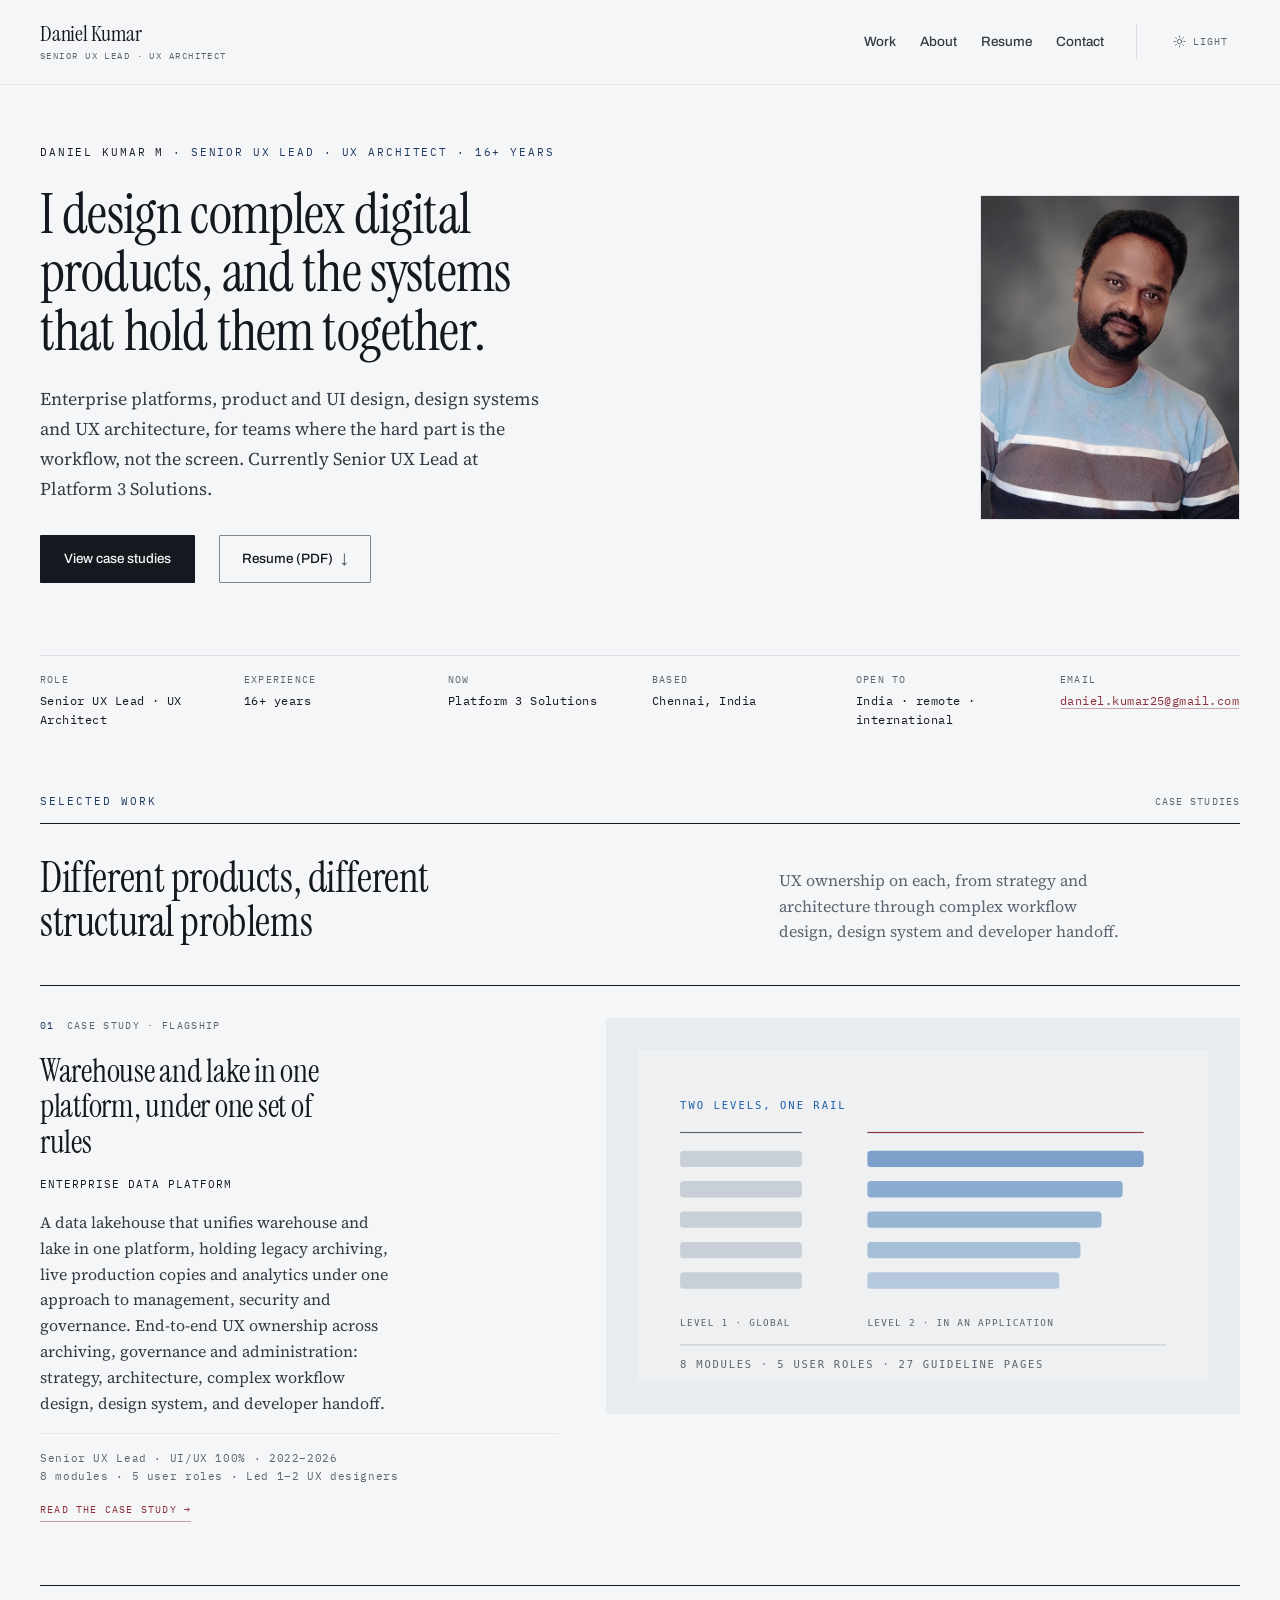
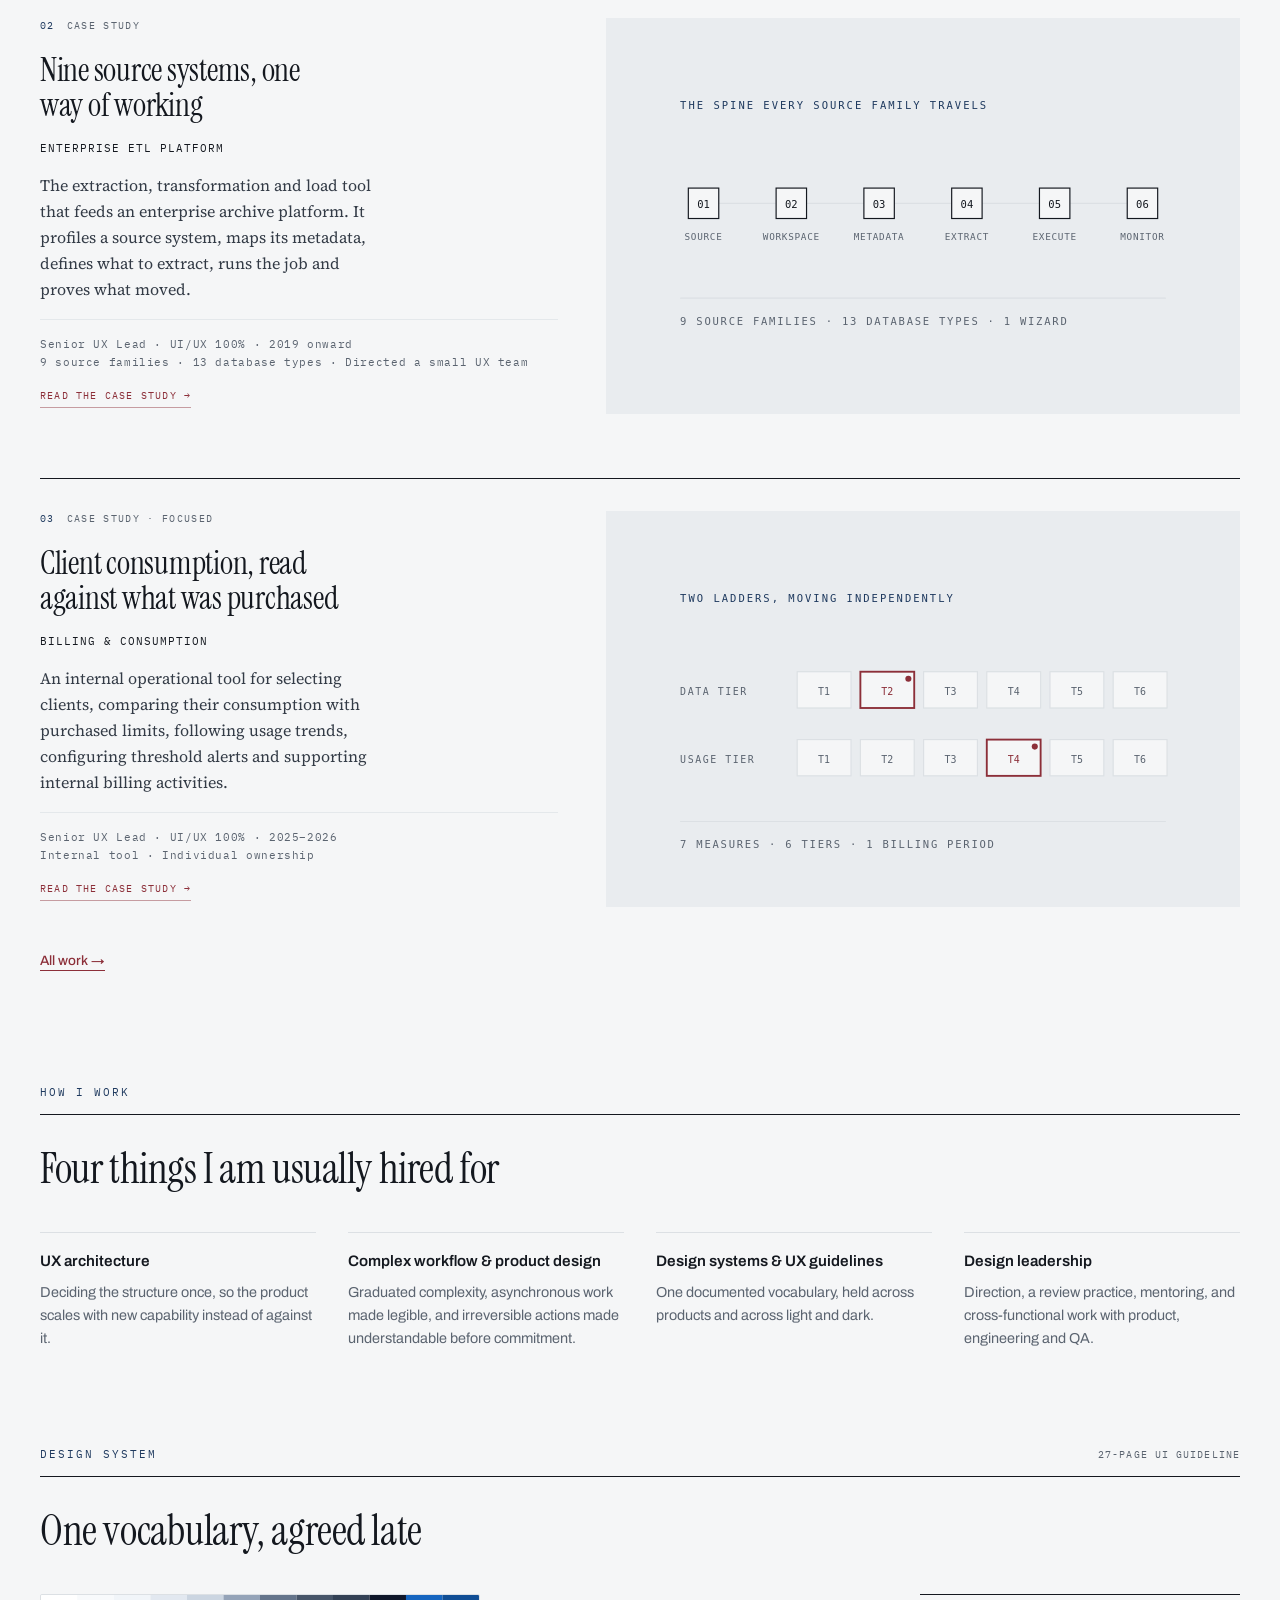
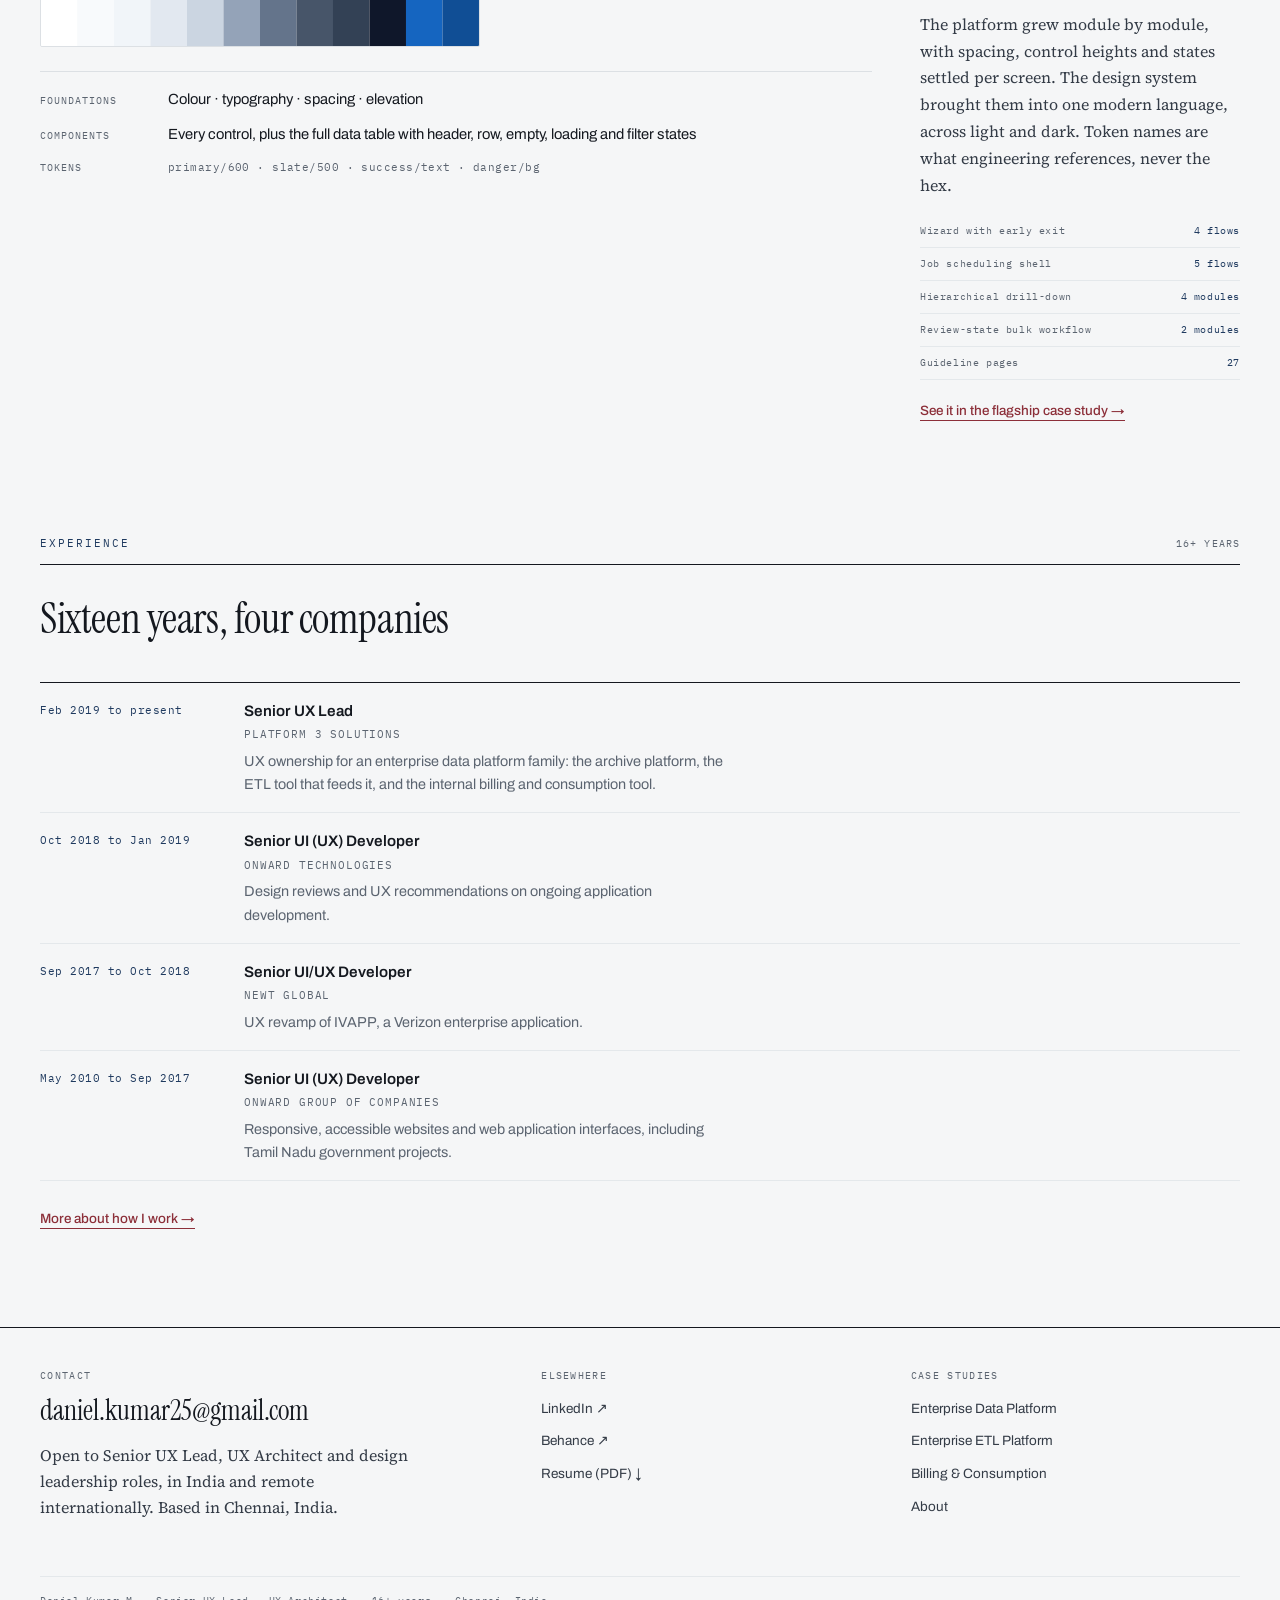
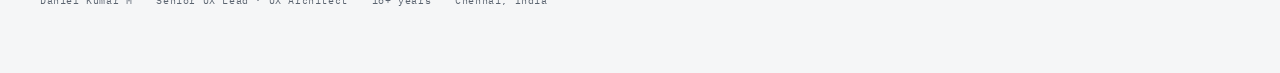
==== commit 96b85aa4: "updated files corrected resume text, linkedin link, and flagship removed" ====
--- a/index.html
+++ b/index.html
@@ -15,7 +15,7 @@
        case-studies/*.html ....................... one file per case study
        assets/css/site.css ....................... ALL styling, every page
        assets/js/site.js ......................... theme control, anchors
-       assets/ .................................. images, icons, résumé PDF
+       assets/ .................................. images, icons, Resume PDF
 
      EDITING
        · Page text  -> edit the HTML in that page's <main> below.
@@ -26,7 +26,7 @@
          filename. No HTML editing needed.
      ========================================================================== -->
 
-<title>Daniel Kumar M · Senior UX Lead &amp; UX Architect</title>
+<title>Daniel Kumar &amp; Senior UX Lead &amp; UX Architect</title>
 <meta name="description" content="Senior UX Lead and UX Architect with 16+ years designing complex digital products: enterprise platforms, design systems and UX architecture. Case studies: an enterprise data platform, the ETL tool that feeds it, and an internal billing and consumption tool.">
 <link rel="icon" type="image/png" href="assets/icons/favicon.png">
 
@@ -60,7 +60,7 @@
       <a href="work.html" data-nav="work">Work</a>
       <a href="about.html" data-nav="about">About</a>
       <a href="assets/Daniel_Kumar_Resume.pdf" class="res" target="_blank" rel="noopener"
-         aria-label="Résumé (PDF, opens in a new tab)">Résumé</a>
+         aria-label="Resume (PDF, opens in a new tab)">Resume</a>
       <a href="#footer">Contact</a>
     </nav>
 
@@ -85,7 +85,7 @@
     <p class="hero-sub">Enterprise platforms, product and UI design, design systems and UX architecture, for teams where the hard part is the workflow, not the screen. Currently Senior UX Lead at Platform 3 Solutions.</p>
     <div class="hero-cta">
       <a class="btn" href="work.html">View case studies</a>
-      <a class="btn-2" href="assets/Daniel_Kumar_Resume.pdf" target="_blank" rel="noopener" aria-label="Résumé, PDF">Résumé (PDF) <span class="ar">&darr;</span></a>
+      <a class="btn-2" href="assets/Daniel_Kumar_Resume.pdf" target="_blank" rel="noopener" aria-label="Resume, PDF">Resume (PDF) <span class="ar">&darr;</span></a>
     </div>
   </div>
   
@@ -227,9 +227,9 @@
       <div>
         <h2>Elsewhere</h2>
         <ul>
-          <li><a href="https://www.linkedin.com/in/danielkumar25/" target="_blank" rel="noopener">LinkedIn ↗</a></li>
+          <li><a href="https://www.linkedin.com/in/daniel-kumar-m-955b53129/" target="_blank" rel="noopener">LinkedIn ↗</a></li>
           <li><a href="https://www.behance.net/danielkumar25" target="_blank" rel="noopener">Behance ↗</a></li>
-          <li><a href="assets/Daniel_Kumar_Resume.pdf" target="_blank" rel="noopener">Résumé (PDF) ↓</a></li>
+          <li><a href="assets/Daniel_Kumar_Resume.pdf" target="_blank" rel="noopener">Resume (PDF) ↓</a></li>
         </ul>
       </div>
 
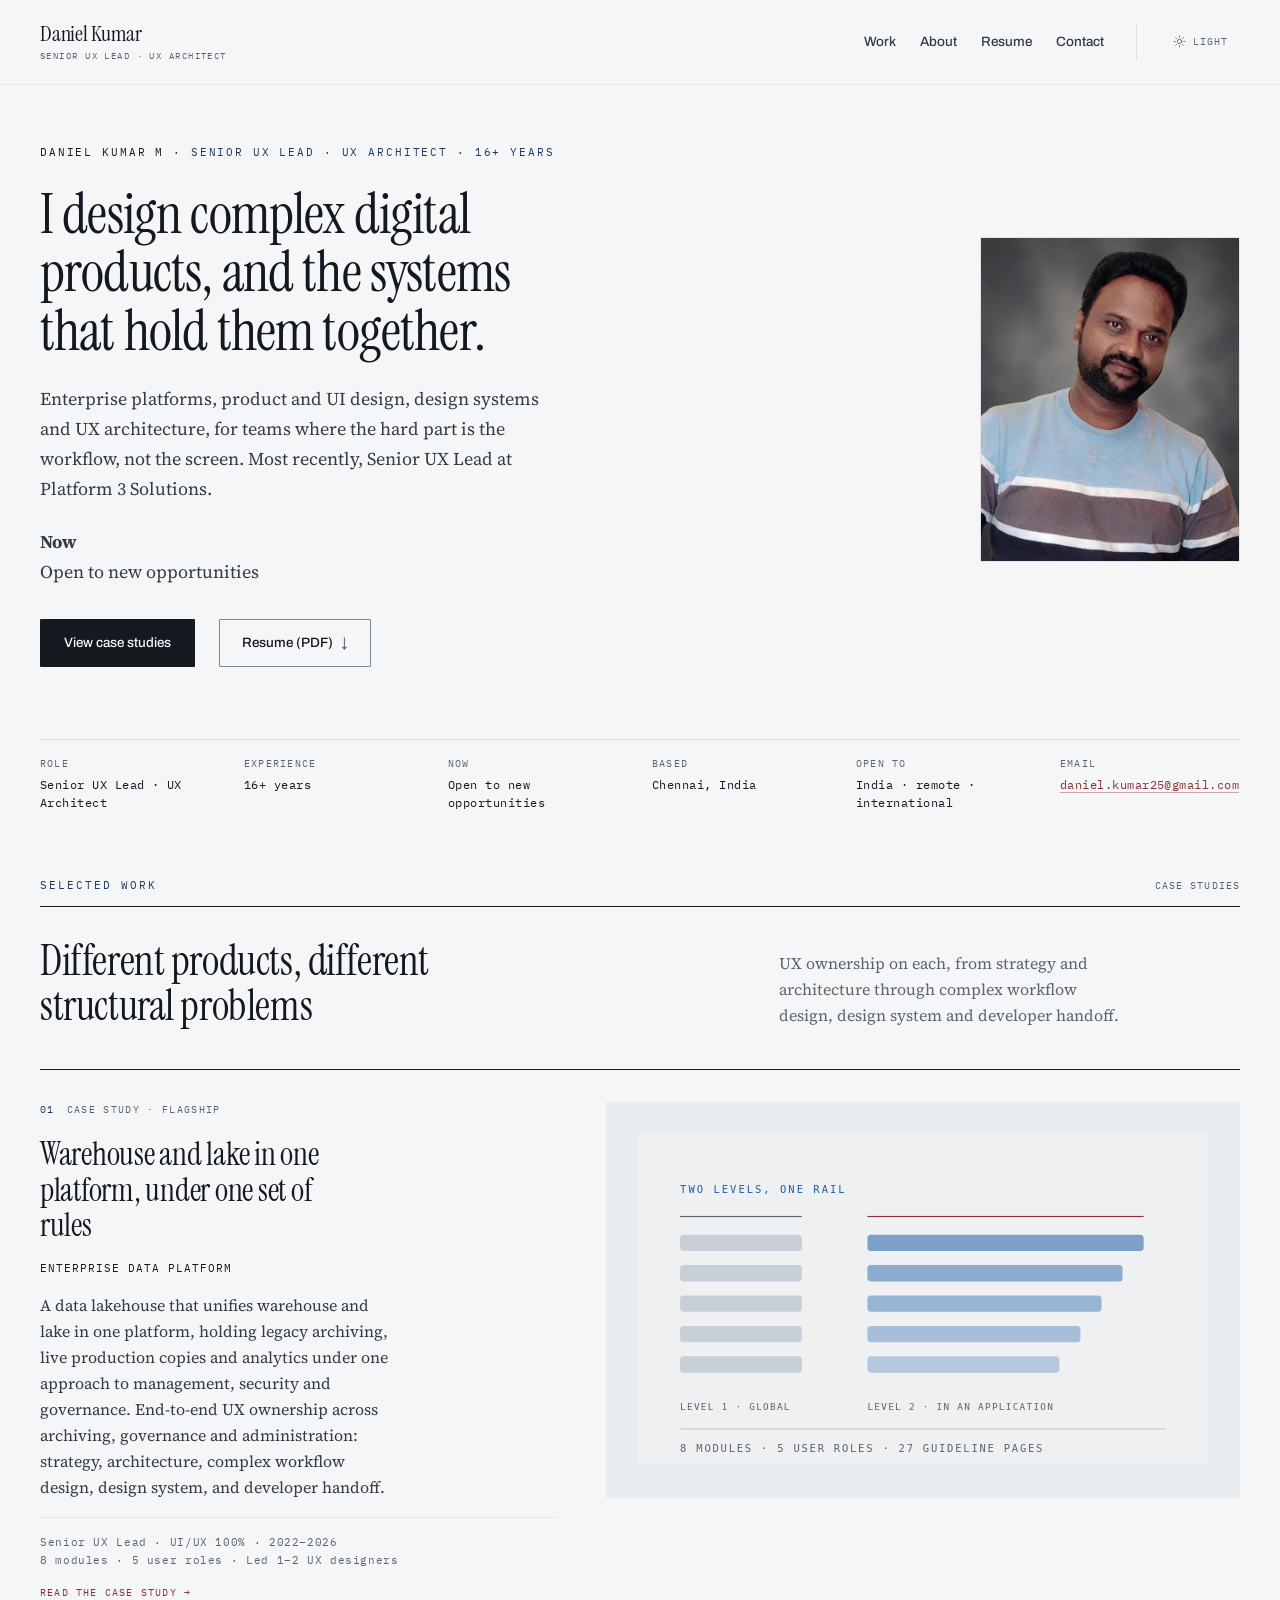
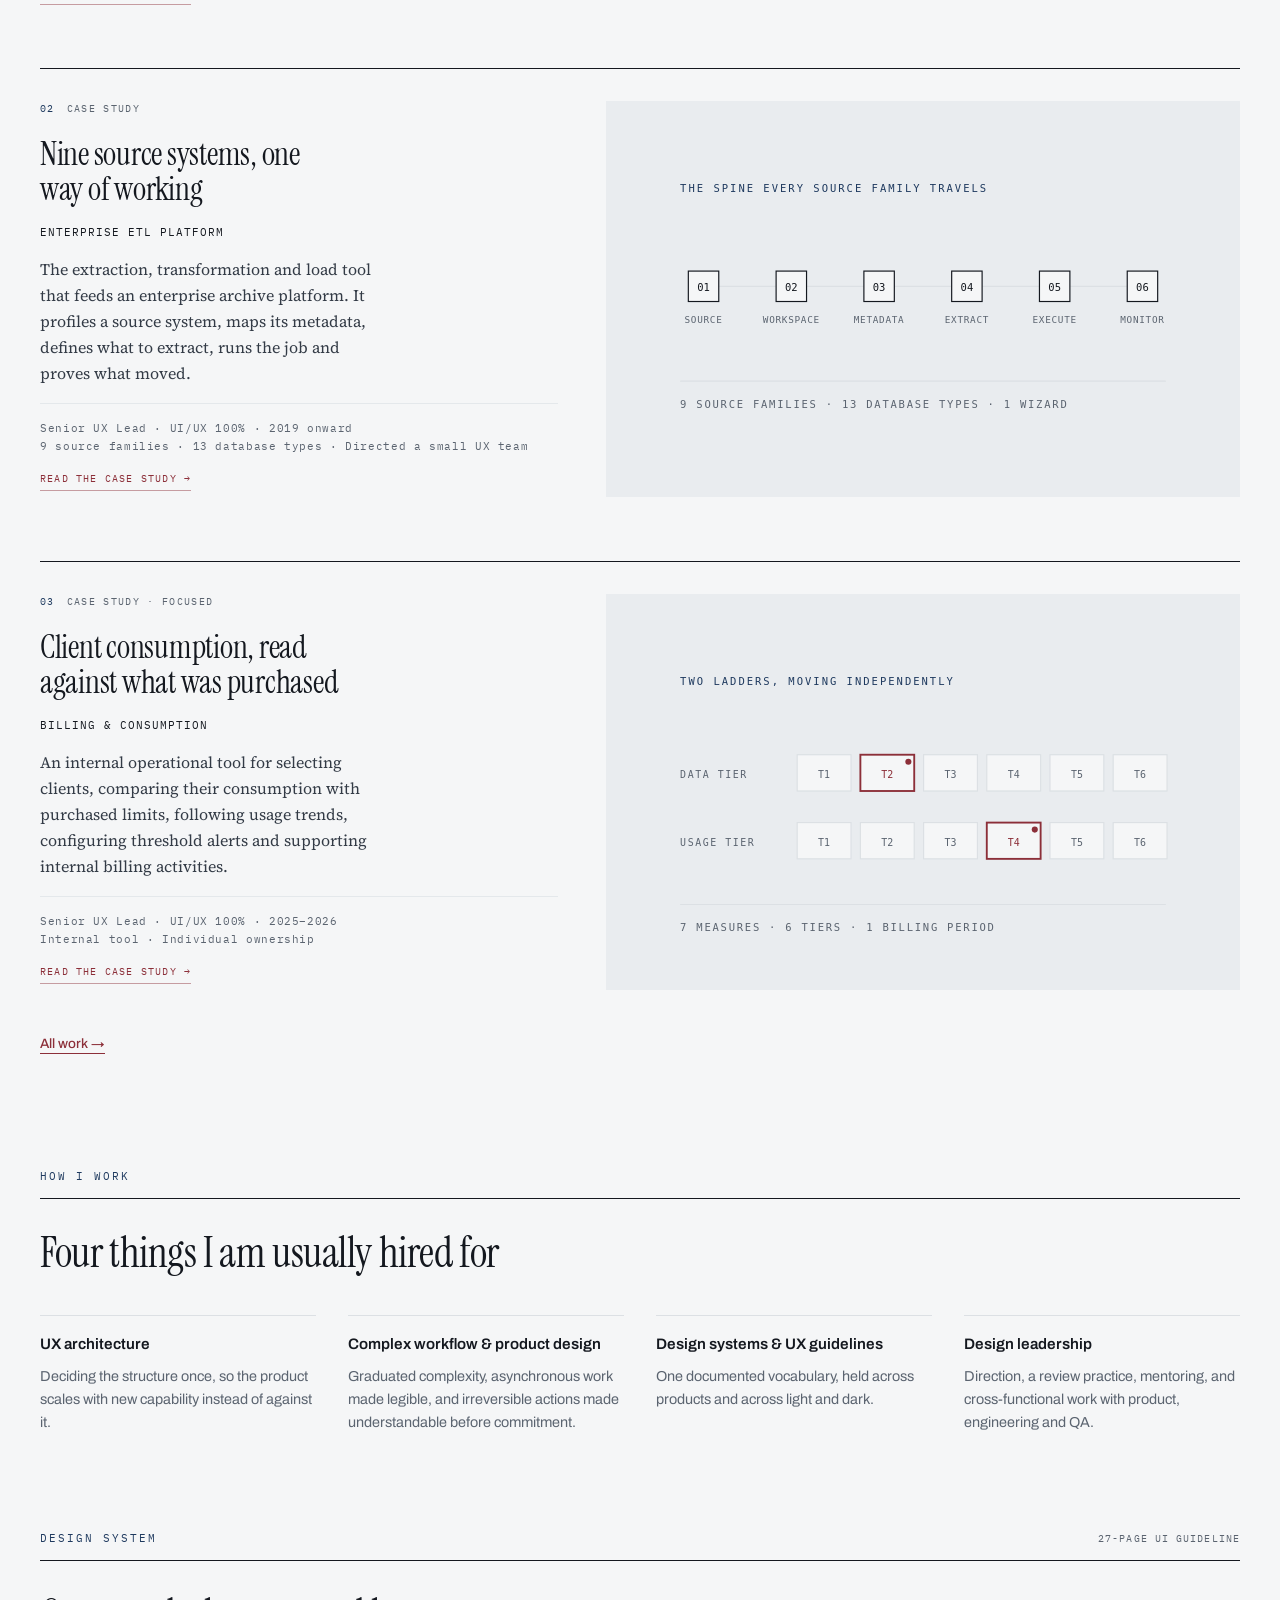
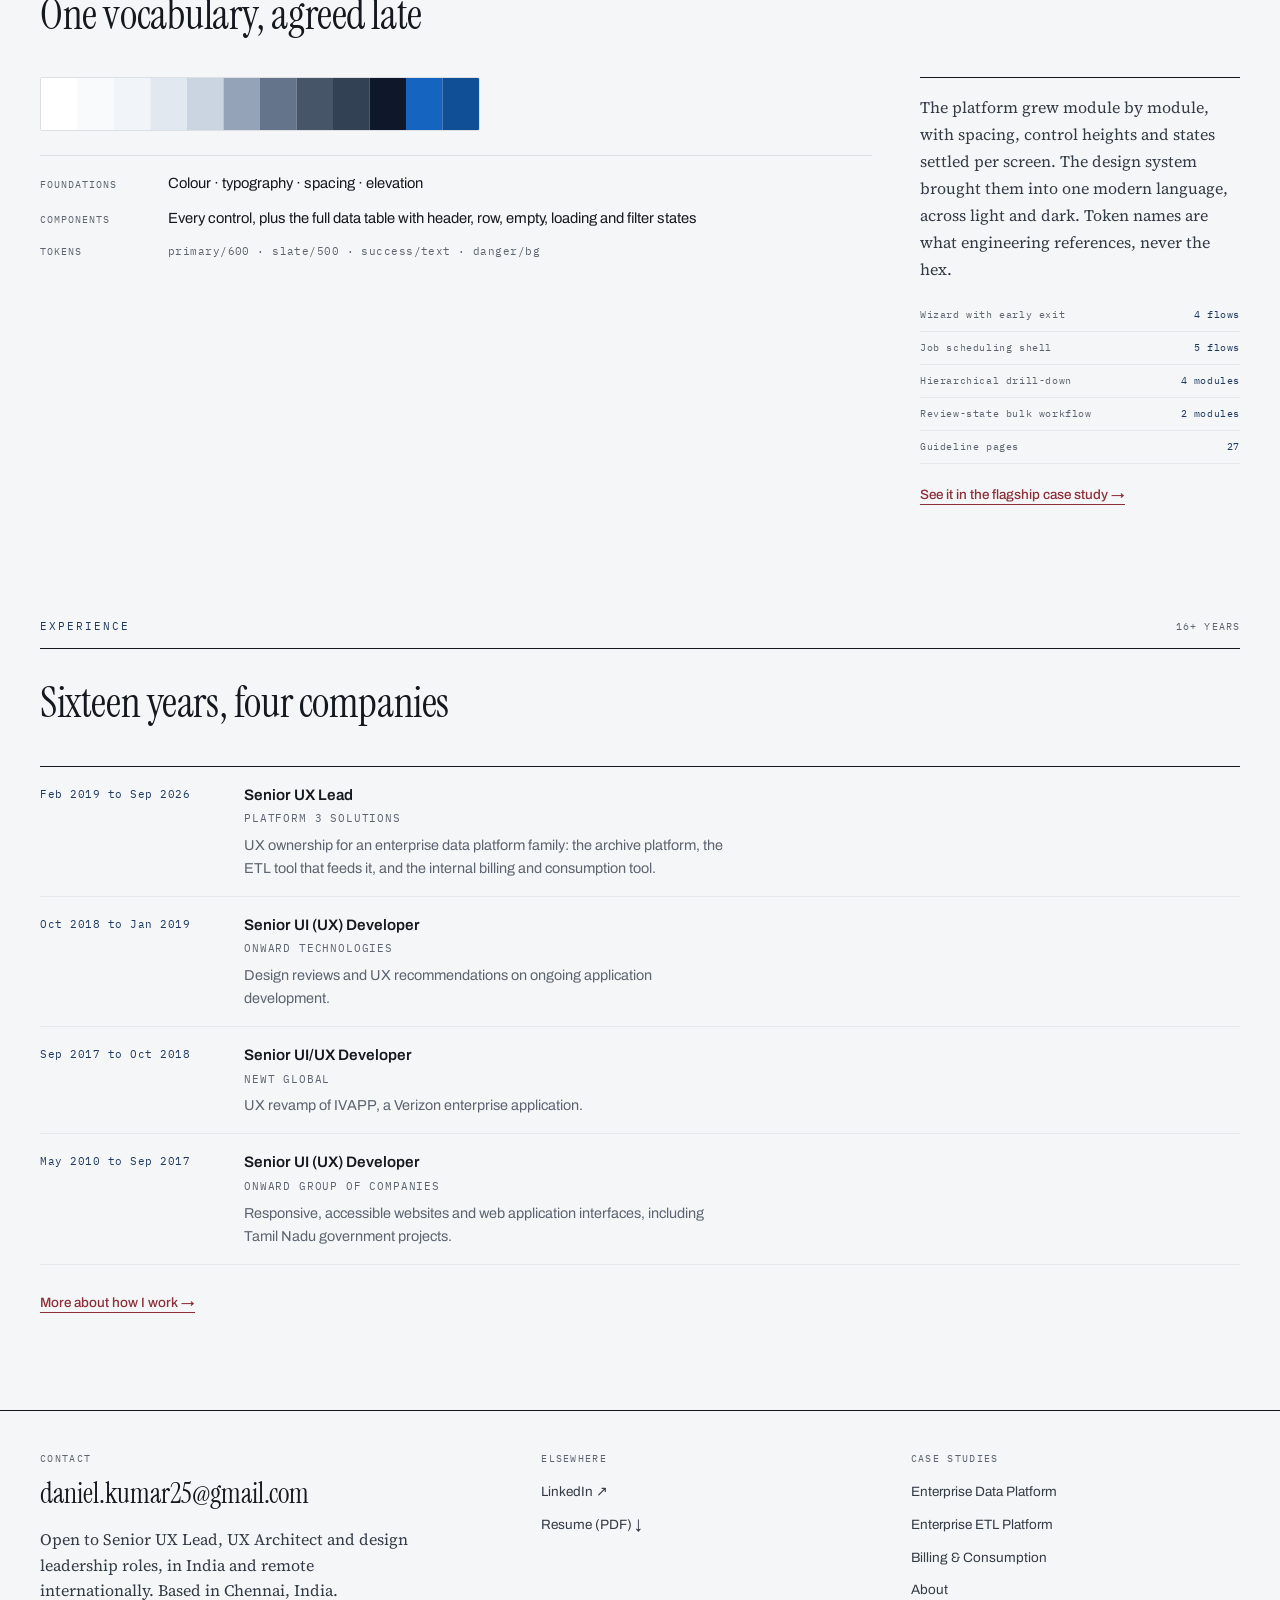
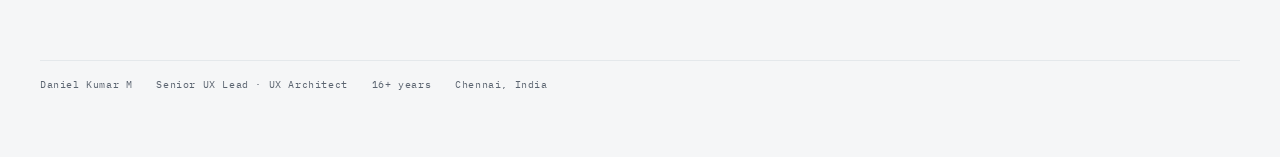
==== commit 185c05ff: "Portfolio updated" ====
--- a/index.html
+++ b/index.html
@@ -82,7 +82,9 @@
   <div class="hero-txt">
     <p class="hero-eb"><b>Daniel Kumar M</b> · Senior UX Lead · UX Architect · 16+ years</p>
     <h1>I design complex digital products, and the systems that hold them together.</h1>
-    <p class="hero-sub">Enterprise platforms, product and UI design, design systems and UX architecture, for teams where the hard part is the workflow, not the screen. Currently Senior UX Lead at Platform 3 Solutions.</p>
+    <p class="hero-sub">Enterprise platforms, product and UI design, design systems and UX architecture, for teams where the hard part is the workflow, not the screen. Most recently, Senior UX Lead at Platform 3 Solutions.</p>
+    <p class="hero-sub"><b>Now</b></p>
+    <p class="hero-sub1">Open to new opportunities</p>
     <div class="hero-cta">
       <a class="btn" href="work.html">View case studies</a>
       <a class="btn-2" href="assets/Daniel_Kumar_Resume.pdf" target="_blank" rel="noopener" aria-label="Resume, PDF">Resume (PDF) <span class="ar">&darr;</span></a>
@@ -100,7 +102,7 @@
 <dl class="facts hero-facts">
   <div><dt>Role</dt><dd>Senior UX Lead · UX Architect</dd></div>
   <div><dt>Experience</dt><dd>16+ years</dd></div>
-  <div><dt>Now</dt><dd>Platform 3 Solutions</dd></div>
+  <div><dt>Now</dt><dd>Open to new opportunities</dd></div>
   <div><dt>Based</dt><dd>Chennai, India</dd></div>
   <div><dt>Open to</dt><dd>India · remote · international</dd></div>
   <div><dt>Email</dt><dd><a href="mailto:daniel.kumar25@gmail.com">daniel.kumar25@gmail.com</a></dd></div>
@@ -200,7 +202,7 @@
   <div class="shead"><span class="eb">Experience</span><span class="ct">16+ years</span></div>
   <h2 id="h-exp" class="band-h">Sixteen years, four companies</h2>
   <div class="tl">
-    <div><div class="y">Feb 2019 to present</div><div><h3>Senior UX Lead</h3><div class="co">Platform 3 Solutions</div><p>UX ownership for an enterprise data platform family: the archive platform, the ETL tool that feeds it, and the internal billing and consumption tool.</p></div></div>
+    <div><div class="y">Feb 2019 to Sep 2026</div><div><h3>Senior UX Lead</h3><div class="co">Platform 3 Solutions</div><p>UX ownership for an enterprise data platform family: the archive platform, the ETL tool that feeds it, and the internal billing and consumption tool.</p></div></div>
     <div><div class="y">Oct 2018 to Jan 2019</div><div><h3>Senior UI (UX) Developer</h3><div class="co">Onward Technologies</div><p>Design reviews and UX recommendations on ongoing application development.</p></div></div>
     <div><div class="y">Sep 2017 to Oct 2018</div><div><h3>Senior UI/UX Developer</h3><div class="co">Newt Global</div><p>UX revamp of IVAPP, a Verizon enterprise application.</p></div></div>
     <div><div class="y">May 2010 to Sep 2017</div><div><h3>Senior UI (UX) Developer</h3><div class="co">Onward Group of Companies</div><p>Responsive, accessible websites and web application interfaces, including Tamil Nadu government projects.</p></div></div>
@@ -228,7 +230,7 @@
         <h2>Elsewhere</h2>
         <ul>
           <li><a href="https://www.linkedin.com/in/daniel-kumar-m-955b53129/" target="_blank" rel="noopener">LinkedIn ↗</a></li>
-          <li><a href="https://www.behance.net/danielkumar25" target="_blank" rel="noopener">Behance ↗</a></li>
+          <!-- <li><a href="https://www.behance.net/danielkumar25" target="_blank" rel="noopener">Behance ↗</a></li> -->
           <li><a href="assets/Daniel_Kumar_Resume.pdf" target="_blank" rel="noopener">Resume (PDF) ↓</a></li>
         </ul>
       </div>
--- a/assets/css/site.css
+++ b/assets/css/site.css
@@ -155,6 +155,7 @@
 .hero-eb b{color:var(--fg-default);font-weight:400;}
 .hero h1{font-family:var(--font-display);font-weight:400;font-size:clamp(2.3rem,4.4vw,3.5rem);line-height:1.04;letter-spacing:-.015em;margin:0;max-width:20ch;text-wrap:balance;}
 .hero-sub{font-family:var(--font-reading);font-size:1.125rem;line-height:1.66;color:var(--fg-reading);max-width:56ch;margin:var(--space-24) 0 0;}
+.hero-sub1{font-family:var(--font-reading);font-size:1.125rem;line-height:1.66;color:var(--fg-reading);max-width:56ch;margin:var(--space-10) 0 0;}
 .hero-cta{display:flex;flex-wrap:wrap;gap:var(--space-24);align-items:center;margin-top:var(--space-32);}
 .btn{background:var(--bg-inverse);color:var(--fg-inverse);font-family:var(--font-ui);font-weight:500;font-size:13.5px;
   padding:13px 24px;border-radius:var(--radius-1);border:0;cursor:pointer;transition:background var(--dur-fast) var(--ease);}
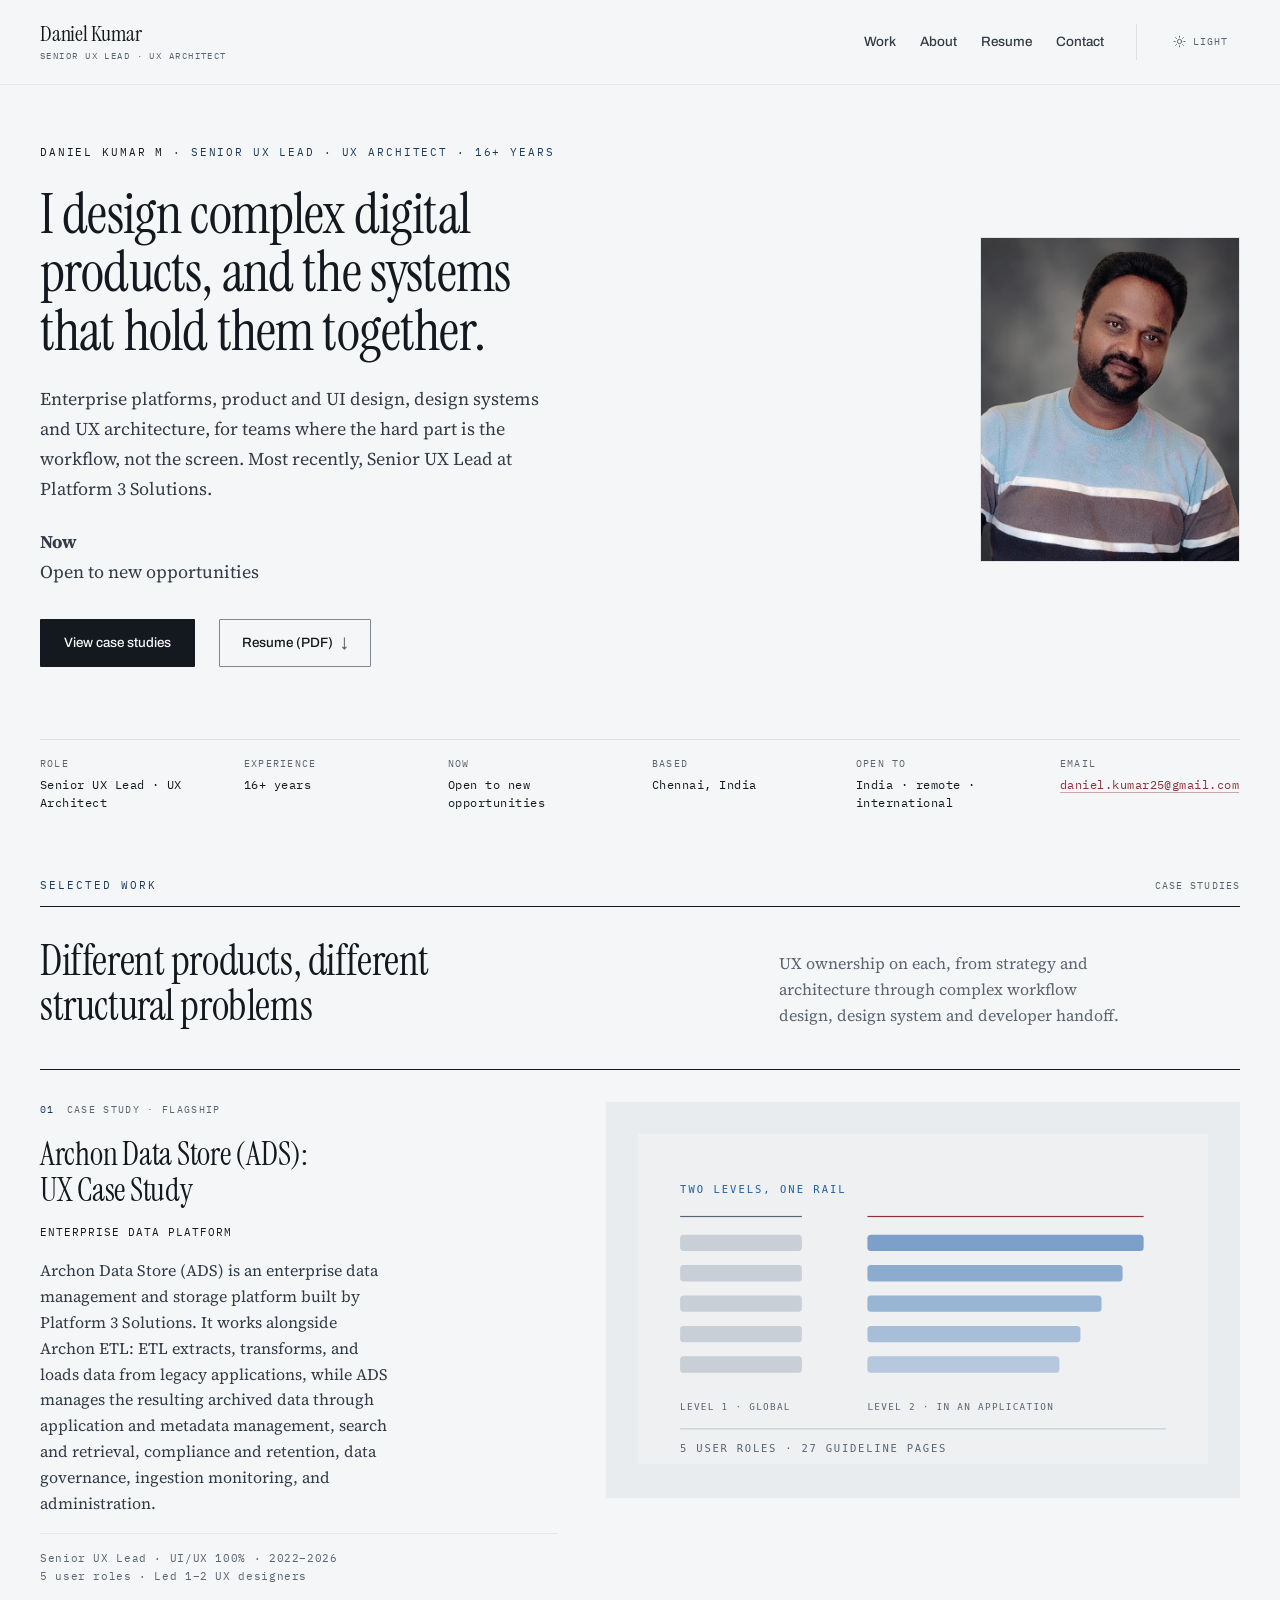
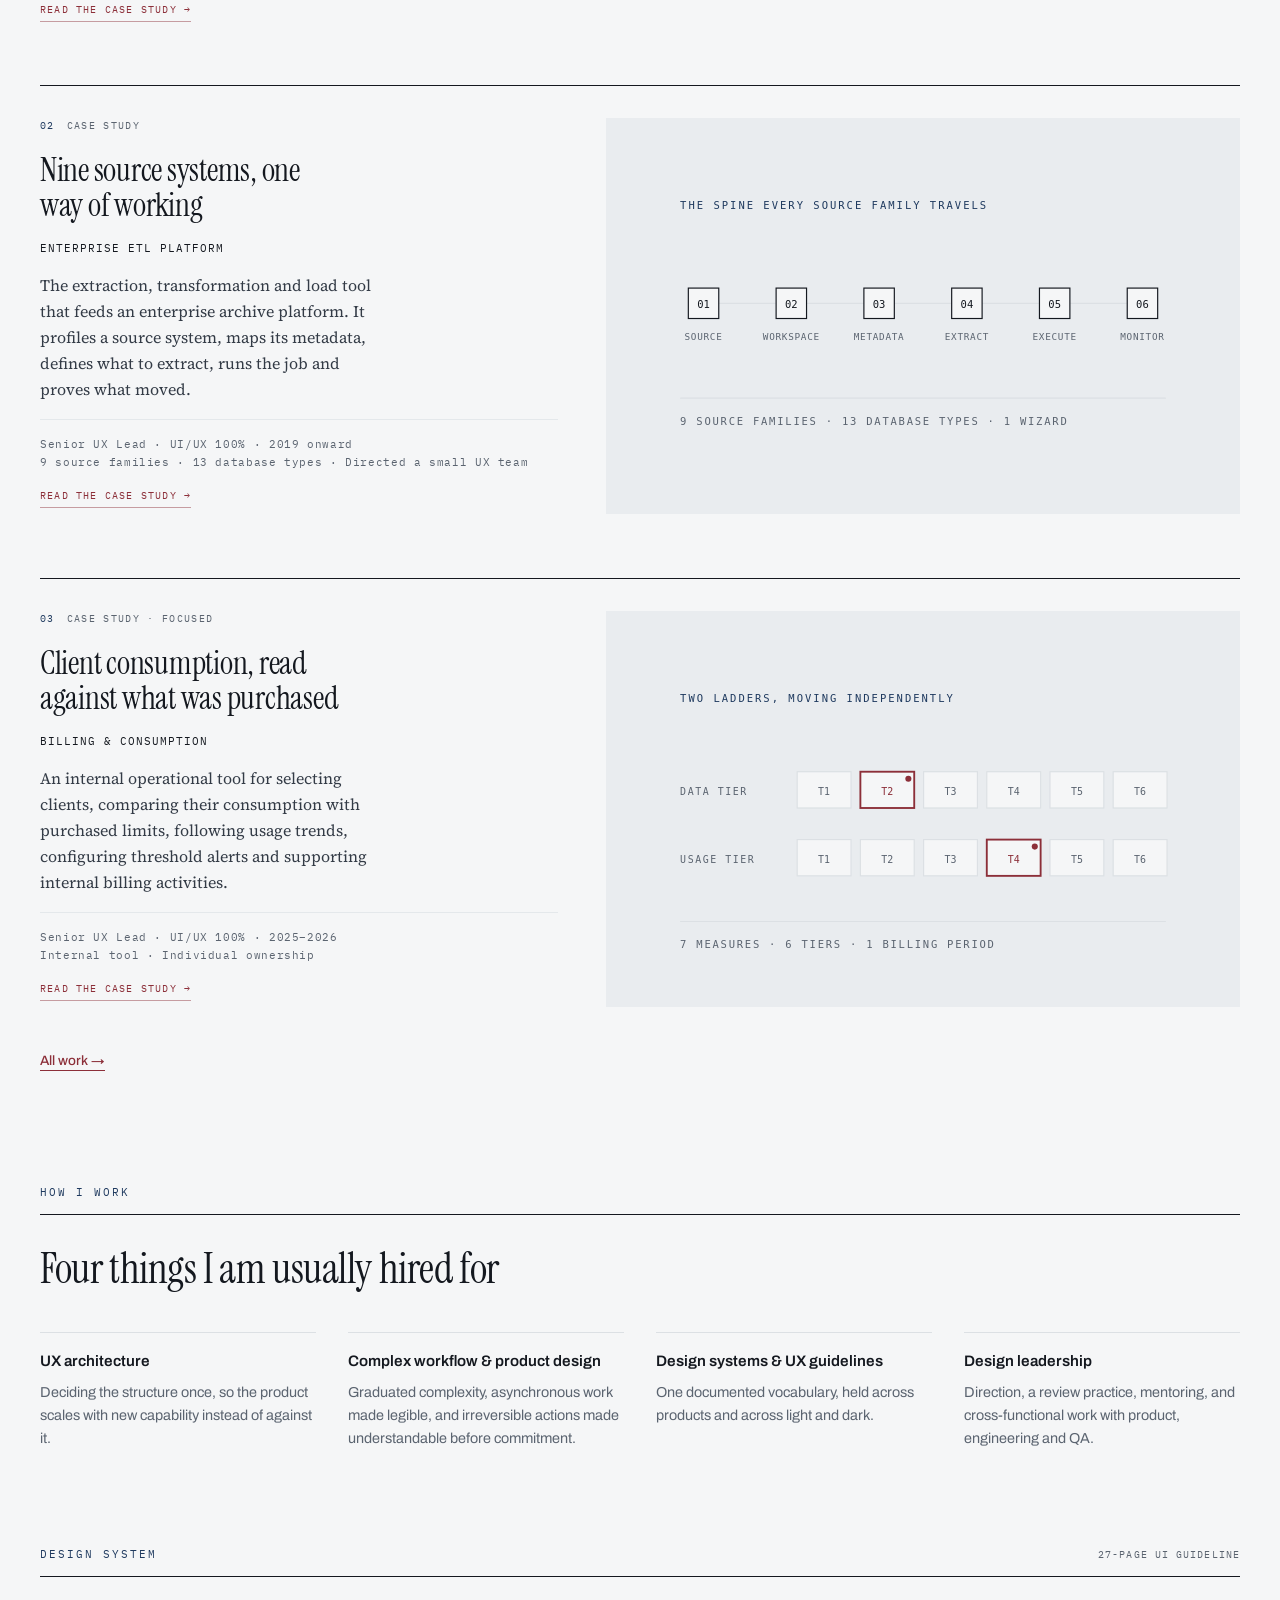
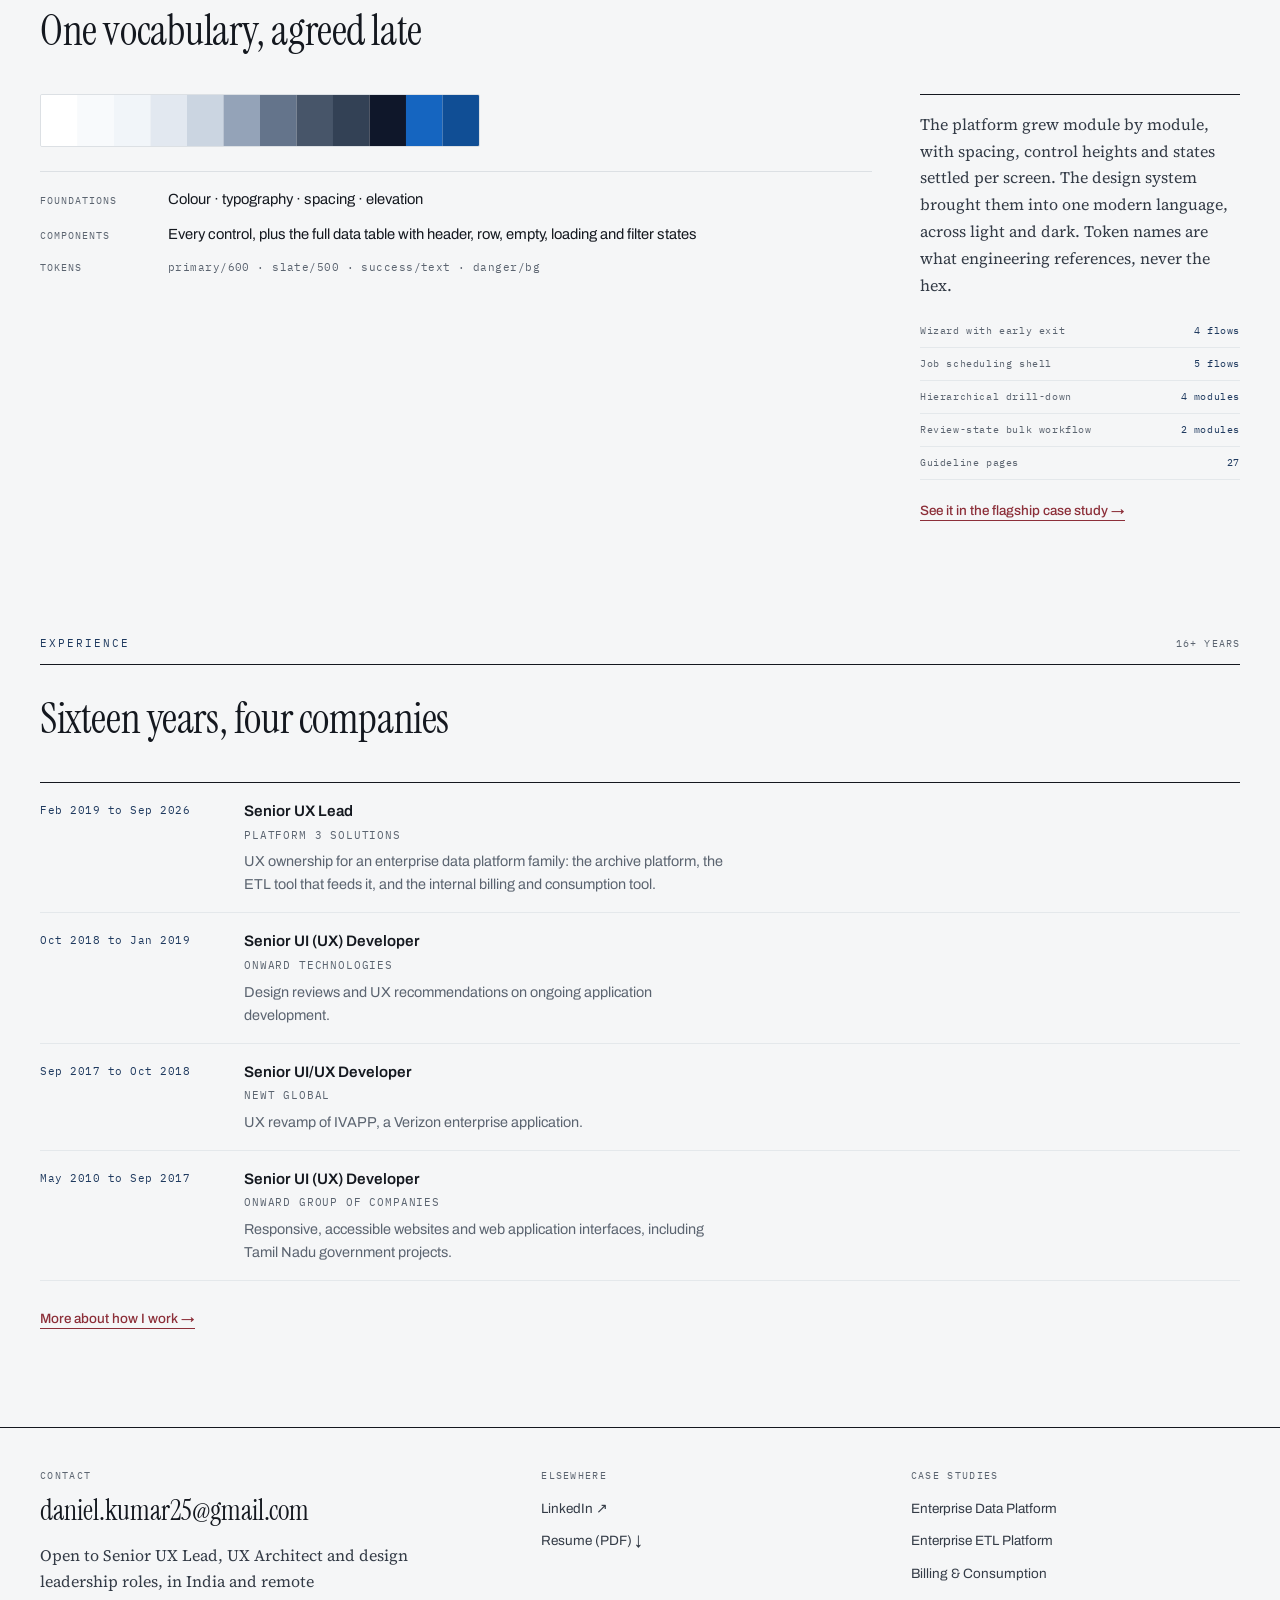
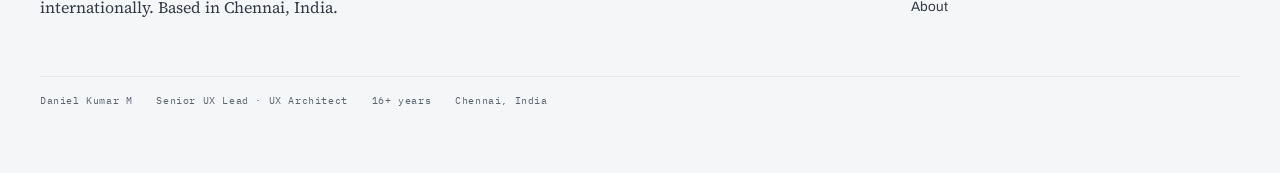
==== commit e1516008: "ads case study updated" ====
--- a/index.html
+++ b/index.html
@@ -1,6 +1,15 @@
 <!doctype html>
 <html lang="en" data-theme="light">
 <head>
+  <!-- Google tag (gtag.js) -->
+<script async src="https://www.googletagmanager.com/gtag/js?id=G-RJZS9MHS5L"></script>
+<script>
+  window.dataLayer = window.dataLayer || [];
+  function gtag(){dataLayer.push(arguments);}
+  gtag('js', new Date());
+
+  gtag('config', 'G-RJZS9MHS5L');
+</script>
 <meta charset="utf-8">
 <meta name="viewport" content="width=device-width, initial-scale=1">
 
@@ -121,14 +130,16 @@
         <!-- text column -->
         <span class="p-txt">
           <span class="idx"><span class="n">01</span><span class="f">Case study · Flagship</span></span>
-          <span class="prob">Warehouse and lake in one platform, under one set of rules</span>
+          <span class="prob">Archon Data Store (ADS): UX Case Study</span>
           <span class="nm">Enterprise Data Platform</span>
-          <span class="desc">A data lakehouse that unifies warehouse and lake in one platform, holding legacy archiving, live production copies and analytics under one approach to management, security and governance. End-to-end UX ownership across archiving, governance and administration: strategy, architecture, complex workflow design, design system, and developer handoff.</span>
-          <span class="meta">Senior UX Lead · UI/UX 100% · 2022–2026<br>8 modules · 5 user roles · Led 1–2 UX designers</span>
+          <span class="desc">Archon Data Store (ADS) is an enterprise data management and storage platform built by Platform 3 Solutions. It works alongside Archon ETL: ETL extracts, transforms, and loads data from legacy applications, while ADS manages the resulting archived data through application and metadata management, search and retrieval, compliance and retention, data governance, ingestion monitoring, and administration.</span>
+          <span class="meta">Senior UX Lead · UI/UX 100% · 2022–2026<br>5 user roles · Led 1–2 UX designers</span>
           <span class="go">Read the case study &rarr;</span>
         </span>
         <!-- image column -->
-        <span class="thumb"><img src="assets/ads/ads-two-level-rail.svg" width="487" height="282" loading="lazy"
+        <span class="thumb"><img class="thm-light" src="assets/ads/ads-two-level-rail.svg" width="487" height="282" loading="lazy"
+           alt="Diagram: two navigation levels. Global destinations stay on the rail, application modules only inside an application."><img
+           class="thm-dark" src="assets/ads/ads-two-level-rail.svg#dark" width="487" height="282" loading="lazy"
            alt="Diagram: two navigation levels. Global destinations stay on the rail, application modules only inside an application."></span>
       </a><a class="proj" href="case-studies/enterprise-etl-platform.html">
         <!-- text column -->
--- a/assets/css/site.css
+++ b/assets/css/site.css
@@ -13,191 +13,730 @@
      · ink blue = APPARATUS only (eyebrows, figure numbers, numerals)
    ========================================================================== */
 /* ===== PRIMITIVES ===== */
-:root{
-  --slate-0:#FFFFFF;--slate-50:#F5F6F7;--slate-100:#E9ECEF;--slate-150:#E4E8EB;--slate-200:#DCE0E4;
-  --slate-300:#C5CBD2;--slate-400:#9AA3AD;--slate-450:#7E8894;--slate-500:#5B6470;--slate-600:#454E5A;
-  --slate-650:#68727F;--slate-700:#333B46;--slate-800:#2A3038;--slate-850:#232932;--slate-900:#1A1E25;
-  --slate-950:#14181F;--slate-1000:#0F1216;
-  --oxblood-50:#F6E9EA;--oxblood-200:#E39BA2;--oxblood-300:#D4737C;--oxblood-400:#B4525C;
-  --oxblood-500:#8C2F39;--oxblood-600:#73262E;--oxblood-700:#5E1F26;--oxblood-950:#2A1214;
-  --blue-50:#E8EDF3;--blue-300:#8FA8C4;--blue-500:#1F3A5F;--blue-600:#16304F;--blue-950:#131C27;
-  --font-display:"Instrument Serif",Georgia,serif;
-  --font-reading:"Source Serif 4",Georgia,serif;
-  --font-ui:"Archivo","Helvetica Neue",Arial,sans-serif;
-  --font-mono:"IBM Plex Mono",ui-monospace,Menlo,monospace;
-  --space-4:4px;--space-8:8px;--space-12:12px;--space-16:16px;--space-20:20px;--space-24:24px;
-  --space-32:32px;--space-40:40px;--space-48:48px;--space-64:64px;--space-96:96px;--space-128:128px;--space-160:160px;
-  --radius-1:1px;--radius-2:2px;
-  --dur-fast:120ms;--dur-base:180ms;--ease:cubic-bezier(.2,0,0,1);
-}
+:root {
+  --slate-0: #FFFFFF;
+  --slate-50: #F5F6F7;
+  --slate-100: #E9ECEF;
+  --slate-150: #E4E8EB;
+  --slate-200: #DCE0E4;
+  --slate-300: #C5CBD2;
+  --slate-400: #9AA3AD;
+  --slate-450: #7E8894;
+  --slate-500: #5B6470;
+  --slate-600: #454E5A;
+  --slate-650: #68727F;
+  --slate-700: #333B46;
+  --slate-800: #2A3038;
+  --slate-850: #232932;
+  --slate-900: #1A1E25;
+  --slate-950: #14181F;
+  --slate-1000: #0F1216;
+  --oxblood-50: #F6E9EA;
+  --oxblood-200: #E39BA2;
+  --oxblood-300: #D4737C;
+  --oxblood-400: #B4525C;
+  --oxblood-500: #8C2F39;
+  --oxblood-600: #73262E;
+  --oxblood-700: #5E1F26;
+  --oxblood-950: #2A1214;
+  --blue-50: #E8EDF3;
+  --blue-300: #8FA8C4;
+  --blue-500: #1F3A5F;
+  --blue-600: #16304F;
+  --blue-950: #131C27;
+  --font-display: "Instrument Serif", Georgia, serif;
+  --font-reading: "Source Serif 4", Georgia, serif;
+  --font-ui: "Archivo", "Helvetica Neue", Arial, sans-serif;
+  --font-mono: "IBM Plex Mono", ui-monospace, Menlo, monospace;
+  --space-4: 4px;
+  --space-8: 8px;
+  --space-12: 12px;
+  --space-16: 16px;
+  --space-20: 20px;
+  --space-24: 24px;
+  --space-32: 32px;
+  --space-40: 40px;
+  --space-48: 48px;
+  --space-64: 64px;
+  --space-96: 96px;
+  --space-128: 128px;
+  --space-160: 160px;
+  --radius-1: 1px;
+  --radius-2: 2px;
+  --dur-fast: 120ms;
+  --dur-base: 180ms;
+  --ease: cubic-bezier(.2, 0, 0, 1);
+}
+
 /* ===== SEMANTIC · LIGHT ===== */
-:root{
-  --bg-page:var(--slate-50);--bg-surface:var(--slate-0);--bg-mat:var(--slate-100);
-  --bg-inset:var(--slate-150);--bg-inverse:var(--slate-950);--bg-panel:var(--slate-0);
-  --fg-default:var(--slate-950);--fg-reading:var(--slate-700);--fg-muted:var(--slate-500);--fg-inverse:var(--slate-50);
-  --border-subtle:var(--slate-150);--border-default:var(--slate-200);--border-strong:var(--slate-950);
-  --border-interactive:var(--slate-450);
-  --action-default:var(--oxblood-500);--action-hover:var(--oxblood-600);--action-active:var(--oxblood-700);
-  --action-tint:var(--oxblood-50);
-  --apparatus-default:var(--blue-500);--apparatus-tint:var(--blue-50);
-  --focus-ring:var(--oxblood-500);
+:root {
+  --bg-page: var(--slate-50);
+  --bg-surface: var(--slate-0);
+  --bg-mat: var(--slate-100);
+  --bg-inset: var(--slate-150);
+  --bg-inverse: var(--slate-950);
+  --bg-panel: var(--slate-0);
+  --fg-default: var(--slate-950);
+  --fg-reading: var(--slate-700);
+  --fg-muted: var(--slate-500);
+  --fg-inverse: var(--slate-50);
+  --border-subtle: var(--slate-150);
+  --border-default: var(--slate-200);
+  --border-strong: var(--slate-950);
+  --border-interactive: var(--slate-450);
+  --action-default: var(--oxblood-500);
+  --action-hover: var(--oxblood-600);
+  --action-active: var(--oxblood-700);
+  --action-tint: var(--oxblood-50);
+  --apparatus-default: var(--blue-500);
+  --apparatus-tint: var(--blue-50);
+  --focus-ring: var(--oxblood-500);
   /* Status hues used only inside interface reconstructions. In the products
      these drawings reconstruct, state is carried by colour, so dropping it
      would misrepresent the design. Never used by the site's own components. */
-  --fig-ok:#2E6B4F;--fig-warn:#8A6218;--fig-stop:#8C2F39;--fig-idle:#5B6470;
-}
-@media (prefers-color-scheme:dark){:root:not([data-theme="light"]){
-  --bg-page:var(--slate-950);--bg-surface:var(--slate-900);--bg-mat:var(--slate-850);
-  --bg-inset:var(--slate-800);--bg-inverse:var(--slate-100);--bg-panel:var(--slate-900);
-  --fg-default:var(--slate-100);--fg-reading:#C4CBD3;--fg-muted:#8B95A2;--fg-inverse:var(--slate-950);
-  --border-subtle:var(--slate-850);--border-default:var(--slate-800);--border-strong:var(--slate-100);
-  --border-interactive:var(--slate-650);
-  --action-default:var(--oxblood-300);--action-hover:var(--oxblood-200);--action-active:var(--oxblood-400);
-  --action-tint:var(--oxblood-950);
-  --apparatus-default:var(--blue-300);--apparatus-tint:var(--blue-950);
-  --focus-ring:var(--oxblood-300);
-  --fig-ok:#6FB491;--fig-warn:#C9A24B;--fig-stop:#D4737C;--fig-idle:#8B95A2;
-}}
-:root[data-theme="dark"]{
-  --bg-page:var(--slate-950);--bg-surface:var(--slate-900);--bg-mat:var(--slate-850);
-  --bg-inset:var(--slate-800);--bg-inverse:var(--slate-100);--bg-panel:var(--slate-900);
-  --fg-default:var(--slate-100);--fg-reading:#C4CBD3;--fg-muted:#8B95A2;--fg-inverse:var(--slate-950);
-  --border-subtle:var(--slate-850);--border-default:var(--slate-800);--border-strong:var(--slate-100);
-  --border-interactive:var(--slate-650);
-  --action-default:var(--oxblood-300);--action-hover:var(--oxblood-200);--action-active:var(--oxblood-400);
-  --action-tint:var(--oxblood-950);
-  --apparatus-default:var(--blue-300);--apparatus-tint:var(--blue-950);
-  --focus-ring:var(--oxblood-300);
-  --fig-ok:#6FB491;--fig-warn:#C9A24B;--fig-stop:#D4737C;--fig-idle:#8B95A2;
-}
-
-*{box-sizing:border-box;}
-html{scroll-behavior:smooth;}
-body{margin:0;background:var(--bg-page);color:var(--fg-default);font-family:var(--font-ui);font-size:16px;line-height:1.6;-webkit-font-smoothing:antialiased;}
-img,svg{display:block;max-width:100%;}
-a{color:inherit;text-decoration:none;}
-:where(a,button,[tabindex]):focus-visible{outline:2px solid var(--focus-ring);outline-offset:2px;border-radius:var(--radius-2);}
-.skip{position:absolute;left:-9999px;top:0;z-index:99;background:var(--bg-inverse);color:var(--fg-inverse);
-  font-family:var(--font-mono);font-size:11px;letter-spacing:.1em;text-transform:uppercase;padding:12px 18px;}
-.skip:focus{left:12px;top:12px;}
-.shell{max-width:1280px;margin:0 auto;padding:0 var(--space-40);}
-@media (max-width:900px){
-  .ed{grid-template-columns:minmax(0,1fr);gap:0;}
-  .ed .mg.gap{border-top:0;padding-top:var(--space-32);}
-  .ed .ct.gap{border-top:0;padding-top:var(--space-12);}
-  .ed .claim{font-size:1.6rem;}
-  .band-head{grid-template-columns:minmax(0,1fr);gap:var(--space-16);align-items:start;}
-  .shell{padding:0 var(--space-24);}}
-@media (max-width:520px){.shell{padding:0 var(--space-20);}}
+  --fig-ok: #2E6B4F;
+  --fig-warn: #8A6218;
+  --fig-stop: #8C2F39;
+  --fig-idle: #5B6470;
+}
+
+@media (prefers-color-scheme:dark) {
+  :root:not([data-theme="light"]) {
+    --bg-page: var(--slate-950);
+    --bg-surface: var(--slate-900);
+    --bg-mat: var(--slate-850);
+    --bg-inset: var(--slate-800);
+    --bg-inverse: var(--slate-100);
+    --bg-panel: var(--slate-900);
+    --fg-default: var(--slate-100);
+    --fg-reading: #C4CBD3;
+    --fg-muted: #8B95A2;
+    --fg-inverse: var(--slate-950);
+    --border-subtle: var(--slate-850);
+    --border-default: var(--slate-800);
+    --border-strong: var(--slate-100);
+    --border-interactive: var(--slate-650);
+    --action-default: var(--oxblood-300);
+    --action-hover: var(--oxblood-200);
+    --action-active: var(--oxblood-400);
+    --action-tint: var(--oxblood-950);
+    --apparatus-default: var(--blue-300);
+    --apparatus-tint: var(--blue-950);
+    --focus-ring: var(--oxblood-300);
+    --fig-ok: #6FB491;
+    --fig-warn: #C9A24B;
+    --fig-stop: #D4737C;
+    --fig-idle: #8B95A2;
+  }
+}
+
+:root[data-theme="dark"] {
+  --bg-page: var(--slate-950);
+  --bg-surface: var(--slate-900);
+  --bg-mat: var(--slate-850);
+  --bg-inset: var(--slate-800);
+  --bg-inverse: var(--slate-100);
+  --bg-panel: var(--slate-900);
+  --fg-default: var(--slate-100);
+  --fg-reading: #C4CBD3;
+  --fg-muted: #8B95A2;
+  --fg-inverse: var(--slate-950);
+  --border-subtle: var(--slate-850);
+  --border-default: var(--slate-800);
+  --border-strong: var(--slate-100);
+  --border-interactive: var(--slate-650);
+  --action-default: var(--oxblood-300);
+  --action-hover: var(--oxblood-200);
+  --action-active: var(--oxblood-400);
+  --action-tint: var(--oxblood-950);
+  --apparatus-default: var(--blue-300);
+  --apparatus-tint: var(--blue-950);
+  --focus-ring: var(--oxblood-300);
+  --fig-ok: #6FB491;
+  --fig-warn: #C9A24B;
+  --fig-stop: #D4737C;
+  --fig-idle: #8B95A2;
+}
+
+* {
+  box-sizing: border-box;
+}
+
+html {
+  scroll-behavior: smooth;
+}
+
+body {
+  margin: 0;
+  background: var(--bg-page);
+  color: var(--fg-default);
+  font-family: var(--font-ui);
+  font-size: 16px;
+  line-height: 1.6;
+  -webkit-font-smoothing: antialiased;
+}
+
+img,
+svg {
+  display: block;
+  max-width: 100%;
+}
+
+a {
+  color: inherit;
+  text-decoration: none;
+}
+
+:where(a, button, [tabindex]):focus-visible {
+  outline: 2px solid var(--focus-ring);
+  outline-offset: 2px;
+  border-radius: var(--radius-2);
+}
+
+.skip {
+  position: absolute;
+  left: -9999px;
+  top: 0;
+  z-index: 99;
+  background: var(--bg-inverse);
+  color: var(--fg-inverse);
+  font-family: var(--font-mono);
+  font-size: 11px;
+  letter-spacing: .1em;
+  text-transform: uppercase;
+  padding: 12px 18px;
+}
+
+.skip:focus {
+  left: 12px;
+  top: 12px;
+}
+
+.shell {
+  max-width: 1280px;
+  margin: 0 auto;
+  padding: 0 var(--space-40);
+}
+
+@media (max-width:900px) {
+  .ed {
+    grid-template-columns: minmax(0, 1fr);
+    gap: 0;
+  }
+
+  .ed .mg.gap {
+    border-top: 0;
+    padding-top: var(--space-32);
+  }
+
+  .ed .ct.gap {
+    border-top: 0;
+    padding-top: var(--space-12);
+  }
+
+  .ed .claim {
+    font-size: 1.6rem;
+  }
+
+  .band-head {
+    grid-template-columns: minmax(0, 1fr);
+    gap: var(--space-16);
+    align-items: start;
+  }
+
+  .shell {
+    padding: 0 var(--space-24);
+  }
+}
+
+@media (max-width:520px) {
+  .shell {
+    padding: 0 var(--space-20);
+  }
+}
 
 /* ===== HEADER ===== */
-.hdr{border-bottom:1px solid var(--border-subtle);}
+.hdr {
+  border-bottom: 1px solid var(--border-subtle);
+}
+
 /* padding-top/bottom only, a `padding` shorthand here would override the
    horizontal padding .shell sets, and the header would touch the viewport
    edge at every width below 1280px. */
-.hdr-in{display:flex;align-items:center;gap:var(--space-24);
-  padding-top:var(--space-24);padding-bottom:var(--space-24);}
-.mark{font-family:var(--font-display);font-size:1.35rem;letter-spacing:-.01em;color:var(--fg-default);margin-right:auto;line-height:1;}
-.mark span{display:block;font-family:var(--font-mono);font-size:9px;letter-spacing:.16em;text-transform:uppercase;color:var(--fg-muted);margin-top:5px;}
-.nav{display:flex;align-items:center;gap:var(--space-24);}
-.nav a{font-size:13.5px;font-weight:500;color:var(--fg-reading);padding:4px 0;transition:color var(--dur-fast) var(--ease);}
-.nav a:hover{color:var(--fg-default);}
-.nav a[aria-current="page"]{color:var(--fg-default);box-shadow:0 1px 0 var(--fg-default);}
+.hdr-in {
+  display: flex;
+  align-items: center;
+  gap: var(--space-24);
+  padding-top: var(--space-24);
+  padding-bottom: var(--space-24);
+}
+
+.mark {
+  font-family: var(--font-display);
+  font-size: 1.35rem;
+  letter-spacing: -.01em;
+  color: var(--fg-default);
+  margin-right: auto;
+  line-height: 1;
+}
+
+.mark span {
+  display: block;
+  font-family: var(--font-mono);
+  font-size: 9px;
+  letter-spacing: .16em;
+  text-transform: uppercase;
+  color: var(--fg-muted);
+  margin-top: 5px;
+}
+
+.nav {
+  display: flex;
+  align-items: center;
+  gap: var(--space-24);
+}
+
+.nav a {
+  font-size: 13.5px;
+  font-weight: 500;
+  color: var(--fg-reading);
+  padding: 4px 0;
+  transition: color var(--dur-fast) var(--ease);
+}
+
+.nav a:hover {
+  color: var(--fg-default);
+}
+
+.nav a[aria-current="page"] {
+  color: var(--fg-default);
+  box-shadow: 0 1px 0 var(--fg-default);
+}
+
 /* Résumé is a normal nav item. It opens a PDF, which the aria-label states;
    it is not styled as an action, so the four links read as one set. */
-.nav a.res{font-family:inherit;font-size:13.5px;font-weight:500;letter-spacing:normal;
-  text-transform:none;color:var(--fg-reading);box-shadow:none;}
-.nav a.res:hover{color:var(--fg-default);box-shadow:none;}
+.nav a.res {
+  font-family: inherit;
+  font-size: 13.5px;
+  font-weight: 500;
+  letter-spacing: normal;
+  text-transform: none;
+  color: var(--fg-reading);
+  box-shadow: none;
+}
+
+.nav a.res:hover {
+  color: var(--fg-default);
+  box-shadow: none;
+}
+
 /* utility zone, visually separated from navigation */
-.util{display:flex;align-items:center;gap:var(--space-16);padding-left:var(--space-24);margin-left:var(--space-8);border-left:1px solid var(--border-default);align-self:stretch;}
-.theme-btn{display:inline-flex;align-items:center;gap:7px;background:var(--bg-surface);color:var(--fg-muted);
-  border:1px solid var(--border-interactive);border-radius:var(--radius-2);padding:7px 11px;cursor:pointer;
-  font-family:var(--font-mono);font-size:10px;letter-spacing:.11em;text-transform:uppercase;min-height:32px;
-  transition:color var(--dur-fast) var(--ease),border-color var(--dur-fast) var(--ease);}
+.util {
+  display: flex;
+  align-items: center;
+  gap: var(--space-16);
+  padding-left: var(--space-24);
+  margin-left: var(--space-8);
+  border-left: 1px solid var(--border-default);
+  align-self: stretch;
+}
+
+.theme-btn {
+  display: inline-flex;
+  align-items: center;
+  gap: 7px;
+  background: var(--bg-surface);
+  color: var(--fg-muted);
+  border: 1px solid var(--border-interactive);
+  border-radius: var(--radius-2);
+  padding: 7px 11px;
+  cursor: pointer;
+  font-family: var(--font-mono);
+  font-size: 10px;
+  letter-spacing: .11em;
+  text-transform: uppercase;
+  min-height: 32px;
+  transition: color var(--dur-fast) var(--ease), border-color var(--dur-fast) var(--ease);
+}
+
 /* Utility, not navigation: transparent at rest so it never reads as a fifth
    destination, and the label drops away on small screens where it was the
    loudest thing on the page. */
-.theme-btn{background:transparent;border-color:transparent;}
-.theme-btn:hover{color:var(--fg-default);border-color:var(--border-interactive);background:var(--bg-surface);}
-@media (max-width:760px){.theme-btn #themeLabel{display:none;}
-  .theme-btn{padding:9px;min-width:40px;justify-content:center;}}
-.theme-btn svg{width:13px;height:13px;flex:none;}
-@media (max-width:760px){
-  .hdr-in{flex-wrap:wrap;gap:var(--space-16);}
-  .mark{margin-right:auto;}
-  .util{order:2;border-left:0;padding-left:0;margin-left:0;}
-  .nav{order:3;flex-basis:100%;gap:var(--space-20);border-top:1px solid var(--border-subtle);padding-top:var(--space-12);}
-  .theme-btn{min-height:40px;}
+.theme-btn {
+  background: transparent;
+  border-color: transparent;
+}
+
+.theme-btn:hover {
+  color: var(--fg-default);
+  border-color: var(--border-interactive);
+  background: var(--bg-surface);
+}
+
+@media (max-width:760px) {
+  .theme-btn #themeLabel {
+    display: none;
+  }
+
+  .theme-btn {
+    padding: 9px;
+    min-width: 40px;
+    justify-content: center;
+  }
+}
+
+.theme-btn svg {
+  width: 13px;
+  height: 13px;
+  flex: none;
+}
+
+@media (max-width:760px) {
+  .hdr-in {
+    flex-wrap: wrap;
+    gap: var(--space-16);
+  }
+
+  .mark {
+    margin-right: auto;
+  }
+
+  .util {
+    order: 2;
+    border-left: 0;
+    padding-left: 0;
+    margin-left: 0;
+  }
+
+  .nav {
+    order: 3;
+    flex-basis: 100%;
+    gap: var(--space-20);
+    border-top: 1px solid var(--border-subtle);
+    padding-top: var(--space-12);
+  }
+
+  .theme-btn {
+    min-height: 40px;
+  }
 }
 
 /* ===== SECTION HEADS ===== */
-.band{padding:var(--space-96) 0 0;}
-.band.tight{padding-top:var(--space-64);}
-.shead{display:flex;align-items:baseline;gap:var(--space-16);padding-bottom:var(--space-12);border-bottom:1px solid var(--border-strong);margin-bottom:var(--space-32);}
-.shead .eb{font-family:var(--font-mono);font-size:11px;letter-spacing:.18em;text-transform:uppercase;color:var(--apparatus-default);}
-.shead .ct{margin-left:auto;font-family:var(--font-mono);font-size:10px;letter-spacing:.11em;text-transform:uppercase;color:var(--fg-muted);white-space:nowrap;}
-.shead h2{font-family:var(--font-display);font-weight:400;font-size:clamp(1.5rem,2.6vw,2rem);line-height:1.12;margin:0;letter-spacing:-.008em;}
+.band {
+  padding: var(--space-96) 0 0;
+}
+
+.band.tight {
+  padding-top: var(--space-64);
+}
+
+.shead {
+  display: flex;
+  align-items: baseline;
+  gap: var(--space-16);
+  padding-bottom: var(--space-12);
+  border-bottom: 1px solid var(--border-strong);
+  margin-bottom: var(--space-32);
+}
+
+.shead .eb {
+  font-family: var(--font-mono);
+  font-size: 11px;
+  letter-spacing: .18em;
+  text-transform: uppercase;
+  color: var(--apparatus-default);
+}
+
+.shead .ct {
+  margin-left: auto;
+  font-family: var(--font-mono);
+  font-size: 10px;
+  letter-spacing: .11em;
+  text-transform: uppercase;
+  color: var(--fg-muted);
+  white-space: nowrap;
+}
+
+.shead h2 {
+  font-family: var(--font-display);
+  font-weight: 400;
+  font-size: clamp(1.5rem, 2.6vw, 2rem);
+  line-height: 1.12;
+  margin: 0;
+  letter-spacing: -.008em;
+}
 
 /* ===== HERO ===== */
 /* Statement left, portrait right. Shorter than the old hero on purpose:
    the first case study has to be reachable on the opening screen. */
-.hero{padding:var(--space-48) 0 var(--space-32);display:grid;
-  grid-template-columns:minmax(0,1fr) 260px;gap:var(--space-64);align-items:center;}
-.hero-txt{min-width:0;}
-.hero-portrait{margin:0;}
+.hero {
+  padding: var(--space-48) 0 var(--space-32);
+  display: grid;
+  grid-template-columns: minmax(0, 1fr) 260px;
+  gap: var(--space-64);
+  align-items: center;
+}
+
+.hero-txt {
+  min-width: 0;
+}
+
+.hero-portrait {
+  margin: 0;
+}
+
 /* A working headshot, not the subject of the page: held to a calm frame and
    slightly desaturated so it sits in the palette instead of competing with the
    statement beside it. */
-.hero-portrait img{width:100%;height:auto;aspect-ratio:4/5;object-fit:cover;object-position:50% 18%;
-  display:block;background:var(--bg-mat);border:1px solid var(--border-default);
-  filter:saturate(.72) contrast(1.04);}
-.hero-eb{font-family:var(--font-mono);font-size:11px;letter-spacing:.17em;text-transform:uppercase;color:var(--apparatus-default);margin-bottom:var(--space-24);}
-.hero-eb b{color:var(--fg-default);font-weight:400;}
-.hero h1{font-family:var(--font-display);font-weight:400;font-size:clamp(2.3rem,4.4vw,3.5rem);line-height:1.04;letter-spacing:-.015em;margin:0;max-width:20ch;text-wrap:balance;}
-.hero-sub{font-family:var(--font-reading);font-size:1.125rem;line-height:1.66;color:var(--fg-reading);max-width:56ch;margin:var(--space-24) 0 0;}
-.hero-sub1{font-family:var(--font-reading);font-size:1.125rem;line-height:1.66;color:var(--fg-reading);max-width:56ch;margin:var(--space-10) 0 0;}
-.hero-cta{display:flex;flex-wrap:wrap;gap:var(--space-24);align-items:center;margin-top:var(--space-32);}
-.btn{background:var(--bg-inverse);color:var(--fg-inverse);font-family:var(--font-ui);font-weight:500;font-size:13.5px;
-  padding:13px 24px;border-radius:var(--radius-1);border:0;cursor:pointer;transition:background var(--dur-fast) var(--ease);}
-.btn:hover{background:var(--slate-700);}
-:root[data-theme="dark"] .btn:hover{background:var(--slate-300);}
+.hero-portrait img {
+  width: 100%;
+  height: auto;
+  aspect-ratio: 4/5;
+  object-fit: cover;
+  object-position: 50% 18%;
+  display: block;
+  background: var(--bg-mat);
+  border: 1px solid var(--border-default);
+  filter: saturate(.72) contrast(1.04);
+}
+
+.hero-eb {
+  font-family: var(--font-mono);
+  font-size: 11px;
+  letter-spacing: .17em;
+  text-transform: uppercase;
+  color: var(--apparatus-default);
+  margin-bottom: var(--space-24);
+}
+
+.hero-eb b {
+  color: var(--fg-default);
+  font-weight: 400;
+}
+
+.hero h1 {
+  font-family: var(--font-display);
+  font-weight: 400;
+  font-size: clamp(2.3rem, 4.4vw, 3.5rem);
+  line-height: 1.04;
+  letter-spacing: -.015em;
+  margin: 0;
+  max-width: 20ch;
+  text-wrap: balance;
+}
+
+.hero-sub {
+  font-family: var(--font-reading);
+  font-size: 1.125rem;
+  line-height: 1.66;
+  color: var(--fg-reading);
+  max-width: 56ch;
+  margin: var(--space-24) 0 0;
+}
+
+.hero-sub1 {
+  font-family: var(--font-reading);
+  font-size: 1.125rem;
+  line-height: 1.66;
+  color: var(--fg-reading);
+  max-width: 56ch;
+  margin: var(--space-10) 0 0;
+}
+
+.hero-cta {
+  display: flex;
+  flex-wrap: wrap;
+  gap: var(--space-24);
+  align-items: center;
+  margin-top: var(--space-32);
+}
+
+.btn {
+  background: var(--bg-inverse);
+  color: var(--fg-inverse);
+  font-family: var(--font-ui);
+  font-weight: 500;
+  font-size: 13.5px;
+  padding: 13px 24px;
+  border-radius: var(--radius-1);
+  border: 0;
+  cursor: pointer;
+  transition: background var(--dur-fast) var(--ease);
+}
+
+.btn:hover {
+  background: var(--slate-700);
+}
+
+:root[data-theme="dark"] .btn:hover {
+  background: var(--slate-300);
+}
+
 /* Secondary action, paired with .btn. The résumé is a destination, not a
    sentence, so it is shaped like the primary button rather than underlined as
    inline text, same height, same type, outline instead of fill. The border
    meets WCAG 2.2 1.4.11 (3:1) via --border-interactive. */
-.btn-2{display:inline-flex;align-items:center;gap:8px;font-family:var(--font-ui);font-weight:500;
-  font-size:13.5px;color:var(--fg-default);background:transparent;
-  padding:12px 22px;border:1px solid var(--border-interactive);border-radius:var(--radius-1);
-  transition:color var(--dur-fast) var(--ease),border-color var(--dur-fast) var(--ease),
-             background var(--dur-fast) var(--ease);}
-.btn-2 .ar{color:var(--fg-muted);transition:color var(--dur-fast) var(--ease);}
-.btn-2:hover{color:var(--action-default);border-color:var(--action-default);background:var(--bg-surface);}
-.btn-2:hover .ar{color:var(--action-default);}
-.tlink{font-family:var(--font-ui);font-weight:500;font-size:13.5px;color:var(--action-default);box-shadow:0 1px 0 var(--action-default);padding-bottom:2px;transition:color var(--dur-fast) var(--ease),box-shadow var(--dur-fast) var(--ease);}
-.tlink:hover{color:var(--action-hover);box-shadow:0 2px 0 var(--action-hover);}
-.hero-app{border-top:1px solid var(--border-strong);padding-top:var(--space-12);}
-.hero-app dl{margin:0;display:flex;flex-direction:column;}
-.hero-app div{display:flex;justify-content:space-between;gap:var(--space-12);padding:9px 0;border-bottom:1px solid var(--border-subtle);
-  font-family:var(--font-mono);font-size:10px;letter-spacing:.06em;}
-.hero-app dt{color:var(--fg-muted);text-transform:uppercase;letter-spacing:.11em;}
-.hero-app dd{margin:0;color:var(--fg-reading);text-align:right;}
+.btn-2 {
+  display: inline-flex;
+  align-items: center;
+  gap: 8px;
+  font-family: var(--font-ui);
+  font-weight: 500;
+  font-size: 13.5px;
+  color: var(--fg-default);
+  background: transparent;
+  padding: 12px 22px;
+  border: 1px solid var(--border-interactive);
+  border-radius: var(--radius-1);
+  transition: color var(--dur-fast) var(--ease), border-color var(--dur-fast) var(--ease),
+    background var(--dur-fast) var(--ease);
+}
+
+.btn-2 .ar {
+  color: var(--fg-muted);
+  transition: color var(--dur-fast) var(--ease);
+}
+
+.btn-2:hover {
+  color: var(--action-default);
+  border-color: var(--action-default);
+  background: var(--bg-surface);
+}
+
+.btn-2:hover .ar {
+  color: var(--action-default);
+}
+
+.tlink {
+  font-family: var(--font-ui);
+  font-weight: 500;
+  font-size: 13.5px;
+  color: var(--action-default);
+  box-shadow: 0 1px 0 var(--action-default);
+  padding-bottom: 2px;
+  transition: color var(--dur-fast) var(--ease), box-shadow var(--dur-fast) var(--ease);
+}
+
+.tlink:hover {
+  color: var(--action-hover);
+  box-shadow: 0 2px 0 var(--action-hover);
+}
+
+.hero-app {
+  border-top: 1px solid var(--border-strong);
+  padding-top: var(--space-12);
+}
+
+.hero-app dl {
+  margin: 0;
+  display: flex;
+  flex-direction: column;
+}
+
+.hero-app div {
+  display: flex;
+  justify-content: space-between;
+  gap: var(--space-12);
+  padding: 9px 0;
+  border-bottom: 1px solid var(--border-subtle);
+  font-family: var(--font-mono);
+  font-size: 10px;
+  letter-spacing: .06em;
+}
+
+.hero-app dt {
+  color: var(--fg-muted);
+  text-transform: uppercase;
+  letter-spacing: .11em;
+}
+
+.hero-app dd {
+  margin: 0;
+  color: var(--fg-reading);
+  text-align: right;
+}
+
 /* The hero facts run as one strip, using the same component as a case-study
    fact row, so the same kind of information looks the same everywhere. */
 /* No bottom margin: the Selected Work band supplies its own top padding, and
    stacking both pushed the first case study off the opening screen. */
-.hero-facts{margin-top:var(--space-8);margin-bottom:0;}
-.hero-facts a{color:var(--action-default);overflow-wrap:anywhere;box-shadow:0 1px 0 color-mix(in srgb,var(--action-default) 40%,transparent);}
-.hero-facts a:hover{box-shadow:0 1px 0 var(--action-default);}
-.facts.hero-facts{grid-template-columns:repeat(6,minmax(0,1fr));gap:0 var(--space-24);}
-@media (max-width:1100px){.facts.hero-facts{grid-template-columns:repeat(3,minmax(0,1fr));}}
-@media (max-width:640px){.facts.hero-facts{grid-template-columns:repeat(2,minmax(0,1fr));}
-  .facts.hero-facts dd{font-size:11px;}}
-.chips{display:flex;flex-wrap:wrap;gap:6px;margin-top:var(--space-24);}
-.chips span{font-family:var(--font-mono);font-size:10px;letter-spacing:.11em;text-transform:uppercase;color:var(--fg-muted);
-  border:1px solid var(--border-default);background:var(--bg-surface);border-radius:var(--radius-2);padding:5px 9px;}
-@media (max-width:900px){.hero{grid-template-columns:minmax(0,1fr);gap:var(--space-32);padding:var(--space-48) 0 var(--space-32);}
-  .hero-portrait{max-width:240px;order:-1;}}
-@media (max-width:520px){.hero h1{font-size:2.35rem;}.hero-sub{font-size:1.02rem;}}
+.hero-facts {
+  margin-top: var(--space-8);
+  margin-bottom: 0;
+}
+
+.hero-facts a {
+  color: var(--action-default);
+  overflow-wrap: anywhere;
+  box-shadow: 0 1px 0 color-mix(in srgb, var(--action-default) 40%, transparent);
+}
+
+.hero-facts a:hover {
+  box-shadow: 0 1px 0 var(--action-default);
+}
+
+.facts.hero-facts {
+  grid-template-columns: repeat(6, minmax(0, 1fr));
+  gap: 0 var(--space-24);
+}
+
+@media (max-width:1100px) {
+  .facts.hero-facts {
+    grid-template-columns: repeat(3, minmax(0, 1fr));
+  }
+}
+
+@media (max-width:640px) {
+  .facts.hero-facts {
+    grid-template-columns: repeat(2, minmax(0, 1fr));
+  }
+
+  .facts.hero-facts dd {
+    font-size: 11px;
+  }
+}
+
+.chips {
+  display: flex;
+  flex-wrap: wrap;
+  gap: 6px;
+  margin-top: var(--space-24);
+}
+
+.chips span {
+  font-family: var(--font-mono);
+  font-size: 10px;
+  letter-spacing: .11em;
+  text-transform: uppercase;
+  color: var(--fg-muted);
+  border: 1px solid var(--border-default);
+  background: var(--bg-surface);
+  border-radius: var(--radius-2);
+  padding: 5px 9px;
+}
+
+@media (max-width:900px) {
+  .hero {
+    grid-template-columns: minmax(0, 1fr);
+    gap: var(--space-32);
+    padding: var(--space-48) 0 var(--space-32);
+  }
+
+  .hero-portrait {
+    max-width: 240px;
+    order: -1;
+  }
+}
+
+@media (max-width:520px) {
+  .hero h1 {
+    font-size: 2.35rem;
+  }
+
+  .hero-sub {
+    font-size: 1.02rem;
+  }
+}
 
 /* ===== PROJECT ROWS =====
    One row per project. All three rows are identical: there is no flagship /
@@ -208,298 +747,1339 @@
    The image is the largest element in the row, and every row carries the same
    fields, index, problem, name, what it is, facts, read link, so nothing on
    either side is left empty. */
-.wlist{display:flex;flex-direction:column;gap:var(--space-64);}
-.proj{display:grid;grid-template-columns:minmax(0,0.9fr) minmax(0,1.1fr);
-  gap:var(--space-48);align-items:start;color:inherit;position:relative;
-  padding-top:var(--space-32);border-top:1px solid var(--border-strong);}
+.wlist {
+  display: flex;
+  flex-direction: column;
+  gap: var(--space-64);
+}
+
+.proj {
+  display: grid;
+  grid-template-columns: minmax(0, 0.9fr) minmax(0, 1.1fr);
+  gap: var(--space-48);
+  align-items: start;
+  color: inherit;
+  position: relative;
+  padding-top: var(--space-32);
+  border-top: 1px solid var(--border-strong);
+}
+
 /* The oxblood wipe runs along the rule at the TOP of the row, so the row reads
    as a labelled entry rather than a picture with a caption underneath. */
-.proj::after{content:"";position:absolute;left:0;top:-1px;height:1px;width:0;
-  background:var(--action-default);transition:width var(--dur-base) var(--ease);}
-.proj:hover::after,.proj:focus-visible::after{width:100%;}
-.p-txt{display:flex;flex-direction:column;align-items:flex-start;
-  gap:var(--space-16);min-width:0;}
-
-.proj .prob{font-family:var(--font-display);font-weight:400;
-  font-size:clamp(1.6rem,2.5vw,2.1rem);line-height:1.11;letter-spacing:-.008em;
-  color:var(--fg-default);max-width:20ch;margin-top:var(--space-4);
-  transition:color var(--dur-fast) var(--ease);}
-.proj:hover .prob{color:var(--action-default);}
-.proj .nm{font-family:var(--font-mono);font-size:11px;letter-spacing:.09em;
-  text-transform:uppercase;color:var(--fg-default);}
-.proj .desc{font-family:var(--font-reading);font-size:1rem;line-height:1.62;
-  color:var(--fg-reading);max-width:44ch;}
+.proj::after {
+  content: "";
+  position: absolute;
+  left: 0;
+  top: -1px;
+  height: 1px;
+  width: 0;
+  background: var(--action-default);
+  transition: width var(--dur-base) var(--ease);
+}
+
+.proj:hover::after,
+.proj:focus-visible::after {
+  width: 100%;
+}
+
+.p-txt {
+  display: flex;
+  flex-direction: column;
+  align-items: flex-start;
+  gap: var(--space-16);
+  min-width: 0;
+}
+
+.proj .prob {
+  font-family: var(--font-display);
+  font-weight: 400;
+  font-size: clamp(1.6rem, 2.5vw, 2.1rem);
+  line-height: 1.11;
+  letter-spacing: -.008em;
+  color: var(--fg-default);
+  max-width: 20ch;
+  margin-top: var(--space-4);
+  transition: color var(--dur-fast) var(--ease);
+}
+
+.proj:hover .prob {
+  color: var(--action-default);
+}
+
+.proj .nm {
+  font-family: var(--font-mono);
+  font-size: 11px;
+  letter-spacing: .09em;
+  text-transform: uppercase;
+  color: var(--fg-default);
+}
+
+.proj .desc {
+  font-family: var(--font-reading);
+  font-size: 1rem;
+  line-height: 1.62;
+  color: var(--fg-reading);
+  max-width: 44ch;
+}
+
 /* Facts sit below a hairline: they are apparatus, not prose. */
-.proj .meta{font-family:var(--font-mono);font-size:10.5px;letter-spacing:.06em;
-  color:var(--fg-muted);line-height:1.7;width:100%;padding-top:var(--space-16);
-  border-top:1px solid var(--border-subtle);}
-.proj .go{font-family:var(--font-mono);font-size:10px;letter-spacing:.12em;
-  text-transform:uppercase;color:var(--action-default);padding-bottom:3px;
-  box-shadow:0 1px 0 color-mix(in srgb,var(--action-default) 45%,transparent);
-  transition:box-shadow var(--dur-fast) var(--ease);}
-.proj:hover .go{box-shadow:0 1px 0 var(--action-default);}
+.proj .meta {
+  font-family: var(--font-mono);
+  font-size: 10.5px;
+  letter-spacing: .06em;
+  color: var(--fg-muted);
+  line-height: 1.7;
+  width: 100%;
+  padding-top: var(--space-16);
+  border-top: 1px solid var(--border-subtle);
+}
+
+.proj .go {
+  font-family: var(--font-mono);
+  font-size: 10px;
+  letter-spacing: .12em;
+  text-transform: uppercase;
+  color: var(--action-default);
+  padding-bottom: 3px;
+  box-shadow: 0 1px 0 color-mix(in srgb, var(--action-default) 45%, transparent);
+  transition: box-shadow var(--dur-fast) var(--ease);
+}
+
+.proj:hover .go {
+  box-shadow: 0 1px 0 var(--action-default);
+}
 
 /* Image: same frame and same crop for a screenshot and for a structural mark,
    so the three rows sit on one visual baseline. */
-.proj .thumb{width:100%;background:var(--bg-mat);overflow:hidden;line-height:0;
-  aspect-ratio:16/10;}
-.proj .thumb img,.proj .thumb svg{width:100%;height:100%;
-  object-fit:cover;object-position:top left;}
-
-.idx{display:flex;align-items:baseline;gap:var(--space-12);font-family:var(--font-mono);font-size:9.5px;letter-spacing:.14em;text-transform:uppercase;}
-.idx .n{color:var(--apparatus-default);}
-.idx .f{color:var(--fg-muted);}
-.idx .flag{margin-left:auto;color:var(--action-default);border:1px solid color-mix(in srgb,var(--action-default) 40%,transparent);border-radius:var(--radius-2);padding:2px 7px;letter-spacing:.1em;}
+.proj .thumb {
+  width: 100%;
+  background: var(--bg-mat);
+  overflow: hidden;
+  line-height: 0;
+  aspect-ratio: 16/10;
+}
+
+.proj .thumb img,
+.proj .thumb svg {
+  width: 100%;
+  height: 100%;
+  object-fit: cover;
+  object-position: top left;
+}
+
+.idx {
+  display: flex;
+  align-items: baseline;
+  gap: var(--space-12);
+  font-family: var(--font-mono);
+  font-size: 9.5px;
+  letter-spacing: .14em;
+  text-transform: uppercase;
+}
+
+.idx .n {
+  color: var(--apparatus-default);
+}
+
+.idx .f {
+  color: var(--fg-muted);
+}
+
+.idx .flag {
+  margin-left: auto;
+  color: var(--action-default);
+  border: 1px solid color-mix(in srgb, var(--action-default) 40%, transparent);
+  border-radius: var(--radius-2);
+  padding: 2px 7px;
+  letter-spacing: .1em;
+}
 
 /* Below 900px the row stacks: image first, then the text under it. */
-@media (max-width:900px){
-  .wlist{gap:var(--space-48);}
-  .proj{grid-template-columns:minmax(0,1fr);gap:var(--space-24);}
-  .proj .thumb{order:-1;}
-  .proj .prob{max-width:26ch;font-size:1.65rem;}
-  .proj .desc{max-width:60ch;}}
-@media (max-width:520px){.proj .prob{font-size:1.45rem;}}
+@media (max-width:900px) {
+  .wlist {
+    gap: var(--space-48);
+  }
+
+  .proj {
+    grid-template-columns: minmax(0, 1fr);
+    gap: var(--space-24);
+  }
+
+  .proj .thumb {
+    order: -1;
+  }
+
+  .proj .prob {
+    max-width: 26ch;
+    font-size: 1.65rem;
+  }
+
+  .proj .desc {
+    max-width: 60ch;
+  }
+}
+
+@media (max-width:520px) {
+  .proj .prob {
+    font-size: 1.45rem;
+  }
+}
 
 
 /* ===== CASE-STUDY ADDITIONS =====
    Two components the updated case studies need and the old ones did not:
    a pair of parallel labelled lists, and a closing line under a section. */
-.cols2{display:grid;grid-template-columns:repeat(2,minmax(0,1fr));gap:var(--space-48);
-  padding-top:var(--space-24);padding-bottom:var(--space-16);}
-.cols2 h3{font-family:var(--font-mono);font-size:9.5px;letter-spacing:.14em;text-transform:uppercase;
-  color:var(--fg-muted);font-weight:400;margin:0 0 var(--space-12);
-  padding-bottom:var(--space-8);border-bottom:1px solid var(--border-default);}
-.cols2 ul{list-style:none;margin:0;padding:0;display:flex;flex-direction:column;gap:var(--space-8);}
-.cols2 li{font-family:var(--font-reading);font-size:.95rem;line-height:1.5;color:var(--fg-reading);
-  padding-left:var(--space-16);position:relative;}
-.cols2 li::before{content:"";position:absolute;left:0;top:.6em;width:4px;height:4px;border-radius:50%;
-  background:var(--apparatus-default);}
-@media (max-width:760px){.cols2{grid-template-columns:minmax(0,1fr);gap:var(--space-32);}}
+.cols2 {
+  display: grid;
+  grid-template-columns: repeat(2, minmax(0, 1fr));
+  gap: var(--space-48);
+  padding-top: var(--space-24);
+  padding-bottom: var(--space-16);
+}
+
+.cols2 h3 {
+  font-family: var(--font-mono);
+  font-size: 9.5px;
+  letter-spacing: .14em;
+  text-transform: uppercase;
+  color: var(--fg-muted);
+  font-weight: 400;
+  margin: 0 0 var(--space-12);
+  padding-bottom: var(--space-8);
+  border-bottom: 1px solid var(--border-default);
+}
+
+.cols2 ul {
+  list-style: none;
+  margin: 0;
+  padding: 0;
+  display: flex;
+  flex-direction: column;
+  gap: var(--space-8);
+}
+
+.cols2 li {
+  font-family: var(--font-reading);
+  font-size: .95rem;
+  line-height: 1.5;
+  color: var(--fg-reading);
+  padding-left: var(--space-16);
+  position: relative;
+}
+
+.cols2 li::before {
+  content: "";
+  position: absolute;
+  left: 0;
+  top: .6em;
+  width: 4px;
+  height: 4px;
+  border-radius: 50%;
+  background: var(--apparatus-default);
+}
+
+@media (max-width:760px) {
+  .cols2 {
+    grid-template-columns: minmax(0, 1fr);
+    gap: var(--space-32);
+  }
+}
 
 /* This carries real sentences from the case study, so it is set as reading
    type. It was 10.5px mono, which is the label style, not a prose style. */
-.after{font-family:var(--font-reading);font-size:.98rem;line-height:1.62;
-  color:var(--fg-muted);margin:var(--space-20) 0 0;max-width:68ch;
-  padding-top:var(--space-16);border-top:1px solid var(--border-subtle);}
+.after {
+  font-family: var(--font-reading);
+  font-size: .98rem;
+  line-height: 1.62;
+  color: var(--fg-muted);
+  margin: var(--space-20) 0 0;
+  max-width: 68ch;
+  padding-top: var(--space-16);
+  border-top: 1px solid var(--border-subtle);
+}
 
 /* ===== CAPABILITY GRID ===== */
-.caps{display:grid;grid-template-columns:repeat(4,minmax(0,1fr));gap:var(--space-32);}
-.caps > div{border-top:1px solid var(--border-default);padding-top:var(--space-16);}
-.caps h3{font-family:var(--font-ui);font-weight:600;font-size:.95rem;margin:0 0 var(--space-8);}
-.caps p{margin:0;font-size:.9rem;line-height:1.6;color:var(--fg-muted);}
-@media (max-width:900px){.caps{grid-template-columns:repeat(2,minmax(0,1fr));gap:var(--space-24);}}
-@media (max-width:520px){.caps{grid-template-columns:minmax(0,1fr);}}
+.caps {
+  display: grid;
+  grid-template-columns: repeat(4, minmax(0, 1fr));
+  gap: var(--space-32);
+}
+
+.caps>div {
+  border-top: 1px solid var(--border-default);
+  padding-top: var(--space-16);
+}
+
+.caps h3 {
+  font-family: var(--font-ui);
+  font-weight: 600;
+  font-size: .95rem;
+  margin: 0 0 var(--space-8);
+}
+
+.caps p {
+  margin: 0;
+  font-size: .9rem;
+  line-height: 1.6;
+  color: var(--fg-muted);
+}
+
+@media (max-width:900px) {
+  .caps {
+    grid-template-columns: repeat(2, minmax(0, 1fr));
+    gap: var(--space-24);
+  }
+}
+
+@media (max-width:520px) {
+  .caps {
+    grid-template-columns: minmax(0, 1fr);
+  }
+}
 
 /* ===== DESIGN SYSTEM BAND ===== */
-.ds{display:grid;grid-template-columns:minmax(0,1fr) 320px;gap:var(--space-48);align-items:start;}
-.ds-spec{display:flex;flex-direction:column;gap:var(--space-24);}
-.ds-ramp{display:flex;border:1px solid var(--border-default);border-radius:var(--radius-2);overflow:hidden;}
-.ds-ramp i{flex:1;height:52px;display:block;}
-.ds-type{display:flex;flex-direction:column;gap:var(--space-12);border-top:1px solid var(--border-default);padding-top:var(--space-16);}
-.ds-type div{display:grid;grid-template-columns:112px minmax(0,1fr);gap:var(--space-16);align-items:baseline;}
-.ds-type b{font-family:var(--font-mono);font-size:9.5px;letter-spacing:.11em;text-transform:uppercase;color:var(--fg-muted);font-weight:400;}
-.ds-note{border-top:1px solid var(--border-strong);padding-top:var(--space-16);}
-.ds-note p{font-family:var(--font-reading);font-size:1rem;line-height:1.68;color:var(--fg-reading);margin:0 0 var(--space-16);}
-.ds-list{display:flex;flex-direction:column;}
-.ds-list div{display:flex;justify-content:space-between;gap:var(--space-12);padding:8px 0;border-bottom:1px solid var(--border-subtle);font-family:var(--font-mono);font-size:10px;letter-spacing:.06em;color:var(--fg-muted);}
-.ds-list div b{color:var(--apparatus-default);font-weight:400;}
-@media (max-width:900px){.ds{grid-template-columns:minmax(0,1fr);gap:var(--space-32);}}
+.ds {
+  display: grid;
+  grid-template-columns: minmax(0, 1fr) 320px;
+  gap: var(--space-48);
+  align-items: start;
+}
+
+.ds-spec {
+  display: flex;
+  flex-direction: column;
+  gap: var(--space-24);
+}
+
+.ds-ramp {
+  display: flex;
+  border: 1px solid var(--border-default);
+  border-radius: var(--radius-2);
+  overflow: hidden;
+}
+
+.ds-ramp i {
+  flex: 1;
+  height: 52px;
+  display: block;
+}
+
+.ds-type {
+  display: flex;
+  flex-direction: column;
+  gap: var(--space-12);
+  border-top: 1px solid var(--border-default);
+  padding-top: var(--space-16);
+}
+
+.ds-type div {
+  display: grid;
+  grid-template-columns: 112px minmax(0, 1fr);
+  gap: var(--space-16);
+  align-items: baseline;
+}
+
+.ds-type b {
+  font-family: var(--font-mono);
+  font-size: 9.5px;
+  letter-spacing: .11em;
+  text-transform: uppercase;
+  color: var(--fg-muted);
+  font-weight: 400;
+}
+
+.ds-note {
+  border-top: 1px solid var(--border-strong);
+  padding-top: var(--space-16);
+}
+
+.ds-note p {
+  font-family: var(--font-reading);
+  font-size: 1rem;
+  line-height: 1.68;
+  color: var(--fg-reading);
+  margin: 0 0 var(--space-16);
+}
+
+.ds-list {
+  display: flex;
+  flex-direction: column;
+}
+
+.ds-list div {
+  display: flex;
+  justify-content: space-between;
+  gap: var(--space-12);
+  padding: 8px 0;
+  border-bottom: 1px solid var(--border-subtle);
+  font-family: var(--font-mono);
+  font-size: 10px;
+  letter-spacing: .06em;
+  color: var(--fg-muted);
+}
+
+.ds-list div b {
+  color: var(--apparatus-default);
+  font-weight: 400;
+}
+
+@media (max-width:900px) {
+  .ds {
+    grid-template-columns: minmax(0, 1fr);
+    gap: var(--space-32);
+  }
+}
 
 /* ===== EXPERIENCE / LISTS ===== */
-.tl{display:flex;flex-direction:column;border-top:1px solid var(--border-strong);}
-.tl > div{display:grid;grid-template-columns:172px minmax(0,1fr);gap:var(--space-32);padding:var(--space-16) 0;border-bottom:1px solid var(--border-subtle);align-items:start;}
-.tl .y{font-family:var(--font-mono);font-size:10.5px;letter-spacing:.05em;color:var(--apparatus-default);font-variant-numeric:tabular-nums;padding-top:3px;}
-.tl h3{font-family:var(--font-ui);font-weight:600;font-size:.95rem;margin:0 0 3px;}
-.tl .co{font-family:var(--font-mono);font-size:10.5px;letter-spacing:.08em;text-transform:uppercase;color:var(--fg-muted);margin-bottom:7px;}
-.tl p{margin:0;font-size:.9rem;line-height:1.6;color:var(--fg-muted);max-width:62ch;}
-@media (max-width:900px){.tl > div{grid-template-columns:minmax(0,1fr);gap:var(--space-4);}}
-
-.rl{display:flex;flex-direction:column;border-top:1px solid var(--border-strong);}
-.rl > div{display:grid;grid-template-columns:230px minmax(0,1fr);gap:var(--space-32);padding:var(--space-16) 0;border-bottom:1px solid var(--border-subtle);align-items:start;}
-.rl .k{font-family:var(--font-mono);font-size:10.5px;letter-spacing:.09em;text-transform:uppercase;color:var(--apparatus-default);padding-top:2px;}
-.rl .v{font-size:.92rem;line-height:1.68;color:var(--fg-reading);}
-.rl .v.mono{font-family:var(--font-mono);font-size:10.5px;letter-spacing:.06em;color:var(--fg-muted);}
-@media (max-width:900px){.rl > div{grid-template-columns:minmax(0,1fr);gap:var(--space-4);}}
+.tl {
+  display: flex;
+  flex-direction: column;
+  border-top: 1px solid var(--border-strong);
+}
+
+.tl>div {
+  display: grid;
+  grid-template-columns: 172px minmax(0, 1fr);
+  gap: var(--space-32);
+  padding: var(--space-16) 0;
+  border-bottom: 1px solid var(--border-subtle);
+  align-items: start;
+}
+
+.tl .y {
+  font-family: var(--font-mono);
+  font-size: 10.5px;
+  letter-spacing: .05em;
+  color: var(--apparatus-default);
+  font-variant-numeric: tabular-nums;
+  padding-top: 3px;
+}
+
+.tl h3 {
+  font-family: var(--font-ui);
+  font-weight: 600;
+  font-size: .95rem;
+  margin: 0 0 3px;
+}
+
+.tl .co {
+  font-family: var(--font-mono);
+  font-size: 10.5px;
+  letter-spacing: .08em;
+  text-transform: uppercase;
+  color: var(--fg-muted);
+  margin-bottom: 7px;
+}
+
+.tl p {
+  margin: 0;
+  font-size: .9rem;
+  line-height: 1.6;
+  color: var(--fg-muted);
+  max-width: 62ch;
+}
+
+@media (max-width:900px) {
+  .tl>div {
+    grid-template-columns: minmax(0, 1fr);
+    gap: var(--space-4);
+  }
+}
+
+.rl {
+  display: flex;
+  flex-direction: column;
+  border-top: 1px solid var(--border-strong);
+}
+
+.rl>div {
+  display: grid;
+  grid-template-columns: 230px minmax(0, 1fr);
+  gap: var(--space-32);
+  padding: var(--space-16) 0;
+  border-bottom: 1px solid var(--border-subtle);
+  align-items: start;
+}
+
+.rl .k {
+  font-family: var(--font-mono);
+  font-size: 10.5px;
+  letter-spacing: .09em;
+  text-transform: uppercase;
+  color: var(--apparatus-default);
+  padding-top: 2px;
+}
+
+.rl .v {
+  font-size: .92rem;
+  line-height: 1.68;
+  color: var(--fg-reading);
+}
+
+.rl .v.mono {
+  font-family: var(--font-mono);
+  font-size: 10.5px;
+  letter-spacing: .06em;
+  color: var(--fg-muted);
+}
+
+@media (max-width:900px) {
+  .rl>div {
+    grid-template-columns: minmax(0, 1fr);
+    gap: var(--space-4);
+  }
+}
 
 /* ===== EDITORIAL (case study / about) ===== */
 /* Rail + measure, centred. The old 168px|1fr grid left a third of every section
    empty on the right, because the prose capped long before the column did. */
-.ed{display:grid;grid-template-columns:200px minmax(0,880px);gap:0 var(--space-48);
-  align-items:start;justify-content:center;}
+.ed {
+  display: grid;
+  grid-template-columns: 200px minmax(0, 880px);
+  gap: 0 var(--space-48);
+  align-items: start;
+  justify-content: center;
+}
+
 /* Section labels are static. Sticky was tried and removed: inside this grid the
    labels of adjacent rows pile into the same band. The rule above each section
    and the sans heading carry the rhythm instead. */
-.mg{display:flex;flex-direction:column;gap:6px;min-width:0;}
-.ct{display:flex;flex-direction:column;min-width:0;}
-.gap{margin-top:var(--space-64);}
-.gap-s{margin-top:var(--space-40);}
-.mg .eb{font-family:var(--font-mono);font-size:11px;letter-spacing:.18em;text-transform:uppercase;color:var(--apparatus-default);}
-.mg .fn{font-family:var(--font-mono);font-size:11px;letter-spacing:.1em;color:var(--apparatus-default);}
-.mg .cap{font-family:var(--font-mono);font-size:11px;line-height:1.7;letter-spacing:.04em;color:var(--fg-muted);}
-.mg .dis{font-family:var(--font-mono);font-size:9.5px;line-height:1.6;letter-spacing:.03em;color:var(--fg-muted);opacity:.72;margin-top:10px;}
-.mg .full{font-family:var(--font-mono);font-size:10px;letter-spacing:.1em;text-transform:uppercase;color:var(--action-default);margin-top:4px;box-shadow:0 1px 0 color-mix(in srgb,var(--action-default) 45%,transparent);align-self:flex-start;padding-bottom:2px;}
-.mg .note{font-family:var(--font-mono);font-size:10.5px;line-height:1.62;color:var(--fg-muted);}
-.mg .scale{display:flex;flex-direction:column;border-top:1px solid var(--border-default);margin-top:var(--space-8);}
-.mg .scale div{display:grid;grid-template-columns:auto minmax(0,1fr);gap:9px;padding:6px 0;border-bottom:1px solid var(--border-subtle);
-  font-family:var(--font-mono);font-size:10px;letter-spacing:.04em;color:var(--fg-muted);font-variant-numeric:tabular-nums;}
-.mg .scale div b{color:var(--apparatus-default);font-weight:400;}
+.mg {
+  display: flex;
+  flex-direction: column;
+  gap: 6px;
+  min-width: 0;
+}
+
+.ct {
+  display: flex;
+  flex-direction: column;
+  min-width: 0;
+}
+
+.gap {
+  margin-top: var(--space-64);
+}
+
+.gap-s {
+  margin-top: var(--space-40);
+}
+
+.mg .eb {
+  font-family: var(--font-mono);
+  font-size: 11px;
+  letter-spacing: .18em;
+  text-transform: uppercase;
+  color: var(--apparatus-default);
+}
+
+.mg .fn {
+  font-family: var(--font-mono);
+  font-size: 11px;
+  letter-spacing: .1em;
+  color: var(--apparatus-default);
+}
+
+.mg .cap {
+  font-family: var(--font-mono);
+  font-size: 11px;
+  line-height: 1.7;
+  letter-spacing: .04em;
+  color: var(--fg-muted);
+}
+
+.mg .dis {
+  font-family: var(--font-mono);
+  font-size: 9.5px;
+  line-height: 1.6;
+  letter-spacing: .03em;
+  color: var(--fg-muted);
+  opacity: .72;
+  margin-top: 10px;
+}
+
+.mg .full {
+  font-family: var(--font-mono);
+  font-size: 10px;
+  letter-spacing: .1em;
+  text-transform: uppercase;
+  color: var(--action-default);
+  margin-top: 4px;
+  box-shadow: 0 1px 0 color-mix(in srgb, var(--action-default) 45%, transparent);
+  align-self: flex-start;
+  padding-bottom: 2px;
+}
+
+.mg .note {
+  font-family: var(--font-mono);
+  font-size: 10.5px;
+  line-height: 1.62;
+  color: var(--fg-muted);
+}
+
+.mg .scale {
+  display: flex;
+  flex-direction: column;
+  border-top: 1px solid var(--border-default);
+  margin-top: var(--space-8);
+}
+
+.mg .scale div {
+  display: grid;
+  grid-template-columns: auto minmax(0, 1fr);
+  gap: 9px;
+  padding: 6px 0;
+  border-bottom: 1px solid var(--border-subtle);
+  font-family: var(--font-mono);
+  font-size: 10px;
+  letter-spacing: .04em;
+  color: var(--fg-muted);
+  font-variant-numeric: tabular-nums;
+}
+
+.mg .scale div b {
+  color: var(--apparatus-default);
+  font-weight: 400;
+}
+
 /* ===== ABOUT HEAD =====
    Text left, portrait right, so the portrait has a column to sit in instead of
    interrupting the reading measure. */
-.ab-head{display:grid;grid-template-columns:minmax(0,1fr) 280px;
-  gap:var(--space-48);align-items:start;}
-.ab-head-a{min-width:0;}
-.ab-head figure.portrait{max-width:100%;margin:0;}
-.ab-head .hero-app{max-width:420px;}
-@media (max-width:900px){.ab-head{grid-template-columns:minmax(0,1fr);gap:var(--space-32);}
-  .ab-head figure.portrait{max-width:220px;}}
+.ab-head {
+  display: grid;
+  grid-template-columns: minmax(0, 1fr) 280px;
+  gap: var(--space-48);
+  align-items: start;
+}
+
+.ab-head-a {
+  min-width: 0;
+}
+
+.ab-head figure.portrait {
+  max-width: 100%;
+  margin: 0;
+}
+
+.ab-head .hero-app {
+  max-width: 420px;
+}
+
+@media (max-width:900px) {
+  .ab-head {
+    grid-template-columns: minmax(0, 1fr);
+    gap: var(--space-32);
+  }
+
+  .ab-head figure.portrait {
+    max-width: 220px;
+  }
+}
 
 /* Band headings sit above a full-width band, so they take a wider measure
    than a case-study claim (which is deliberately narrow at 18ch). */
-.band-head{display:grid;grid-template-columns:minmax(0,1.5fr) minmax(0,1fr);
-  gap:var(--space-48);align-items:end;margin:0 0 var(--space-40);}
-.band-h{font-family:var(--font-display);font-weight:400;
-  font-size:clamp(1.9rem,3.4vw,2.6rem);line-height:1.08;letter-spacing:-.01em;
-  margin:0;max-width:26ch;text-wrap:balance;}
-.band-note{font-family:var(--font-reading);font-size:1rem;line-height:1.62;
-  color:var(--fg-muted);margin:0;max-width:44ch;}
+.band-head {
+  display: grid;
+  grid-template-columns: minmax(0, 1.5fr) minmax(0, 1fr);
+  gap: var(--space-48);
+  align-items: end;
+  margin: 0 0 var(--space-40);
+}
+
+.band-h {
+  font-family: var(--font-display);
+  font-weight: 400;
+  font-size: clamp(1.9rem, 3.4vw, 2.6rem);
+  line-height: 1.08;
+  letter-spacing: -.01em;
+  margin: 0;
+  max-width: 26ch;
+  text-wrap: balance;
+}
+
+.band-note {
+  font-family: var(--font-reading);
+  font-size: 1rem;
+  line-height: 1.62;
+  color: var(--fg-muted);
+  margin: 0;
+  max-width: 44ch;
+}
+
 /* A band heading used on its own (not paired with a note inside .band-head)
    had no space beneath it, so the capability rules and the colour ramp were
    colliding with its descenders. */
-.band > .band-h{margin-bottom:var(--space-40);}
+.band>.band-h {
+  margin-bottom: var(--space-40);
+}
+
 /* Page-level claims stay in the display serif. */
-.claim{font-family:var(--font-display);font-weight:400;font-size:clamp(2rem,4.3vw,3.1rem);line-height:1.05;letter-spacing:-.01em;margin:0;max-width:18ch;text-wrap:balance;}
+.claim {
+  font-family: var(--font-display);
+  font-weight: 400;
+  font-size: clamp(2rem, 4.3vw, 3.1rem);
+  line-height: 1.05;
+  letter-spacing: -.01em;
+  margin: 0;
+  max-width: 18ch;
+  text-wrap: balance;
+}
+
 /* Section headings inside a case study drop to the UI sans at a third of the
    size. Twenty-four serif headings at 56px gave the page no hierarchy and made
    an argument read like a run of magazine openers. */
-.ed .claim{font-family:var(--font-ui);font-weight:600;font-size:1.9rem;line-height:1.2;
-  letter-spacing:-.018em;max-width:26ch;}
-.ed .qual{font-size:1.02rem;margin-top:var(--space-8);max-width:52ch;}
+.ed .claim {
+  font-family: var(--font-ui);
+  font-weight: 600;
+  font-size: 1.9rem;
+  line-height: 1.2;
+  letter-spacing: -.018em;
+  max-width: 60ch;
+}
+
+.ed .qual {
+  font-size: 1.02rem;
+  margin-top: var(--space-8);
+  max-width: 52ch;
+}
+
 /* A hairline over every section gives the long page a countable rhythm. */
-.ed .mg.gap{padding-top:var(--space-40);}
-.ed .ct.gap{padding-top:var(--space-40);border-top:1px solid var(--border-default);}
-.qual{font-family:var(--font-reading);font-style:italic;font-size:1.19rem;line-height:1.42;color:var(--fg-muted);margin:var(--space-12) 0 0;max-width:44ch;}
-.prose{font-family:var(--font-reading);font-size:1.09rem;line-height:1.74;color:var(--fg-reading);max-width:62ch;margin:var(--space-24) 0 0;display:flex;flex-direction:column;gap:var(--space-16);}
-.prose p{margin:0;}
-.pull{font-family:var(--font-display);font-size:1.6rem;line-height:1.24;color:var(--fg-default);max-width:32ch;padding-left:var(--space-20);border-left:2px solid var(--action-default);margin-top:var(--space-32);}
-.fig:focus-visible{outline:2px solid var(--focus-ring);outline-offset:2px;}
-.fig{background:var(--bg-mat);border:1px solid var(--border-subtle);padding:var(--space-24);line-height:0;overflow-x:auto;margin-top:var(--space-8);}
-.fig img{width:100%;min-width:760px;height:auto;}
-.fig svg{width:100%;min-width:0;height:auto;}
-.annos{display:grid;grid-template-columns:repeat(2,minmax(0,1fr));gap:var(--space-32) var(--space-40);
-  border-top:1px solid var(--border-default);padding-top:var(--space-24);margin-top:var(--space-32);}
-.anno{display:grid;grid-template-columns:26px minmax(0,1fr);gap:var(--space-12);align-items:start;}
-.anno .n{font-family:var(--font-mono);font-size:11px;letter-spacing:.06em;color:var(--apparatus-default);padding-top:2px;}
-.anno h3{font-family:var(--font-ui);font-weight:600;font-size:.95rem;line-height:1.34;margin:0 0 5px;letter-spacing:-.005em;}
-.anno p{margin:0;font-family:var(--font-reading);font-size:.95rem;line-height:1.6;color:var(--fg-muted);}
-.anno p:empty{display:none;}
-@media (max-width:900px){
-  .ed{display:flex;flex-direction:column;align-items:stretch;}
-  .gap{margin-top:var(--space-40);}.gap-s{margin-top:var(--space-24);}
-  .mg + .ct{margin-top:var(--space-12);}
-  .annos{grid-template-columns:minmax(0,1fr);gap:var(--space-20);}
-  .fig{padding:var(--space-12);}.fig img{min-width:700px;}
+.ed .mg.gap {
+  padding-top: var(--space-40);
+}
+
+.ed .ct.gap {
+  padding-top: var(--space-40);
+  border-top: 1px solid var(--border-default);
+}
+
+.qual {
+  font-family: var(--font-reading);
+  font-style: italic;
+  font-size: 1.19rem;
+  line-height: 1.42;
+  color: var(--fg-muted);
+  margin: var(--space-12) 0 0;
+  max-width: 44ch;
+}
+
+.prose {
+  font-family: var(--font-reading);
+  font-size: 1.09rem;
+  line-height: 1.74;
+  color: var(--fg-reading);
+  max-width: 62ch;
+  margin: var(--space-24) 0 0;
+  display: flex;
+  flex-direction: column;
+  gap: var(--space-16);
+}
+
+.prose p {
+  margin: 0;
+}
+
+.pull {
+  font-family: var(--font-display);
+  font-size: 1.6rem;
+  line-height: 1.24;
+  color: var(--fg-default);
+  max-width: 32ch;
+  padding-left: var(--space-20);
+  border-left: 2px solid var(--action-default);
+  margin-top: var(--space-32);
+}
+
+.fig:focus-visible {
+  outline: 2px solid var(--focus-ring);
+  outline-offset: 2px;
+}
+
+.fig {
+  background: var(--bg-mat);
+  border: 1px solid var(--border-subtle);
+  padding: var(--space-24);
+  line-height: 0;
+  overflow-x: auto;
+  margin-top: var(--space-8);
+}
+
+.fig img {
+  width: 100%;
+  min-width: 760px;
+  height: auto;
+}
+
+.fig svg {
+  width: 100%;
+  min-width: 0;
+  height: auto;
+}
+
+.annos {
+  display: grid;
+  grid-template-columns: repeat(2, minmax(0, 1fr));
+  gap: var(--space-32) var(--space-40);
+  border-top: 1px solid var(--border-default);
+  padding-top: var(--space-24);
+  margin-top: var(--space-32);
+}
+
+.anno {
+  display: grid;
+  grid-template-columns: 26px minmax(0, 1fr);
+  gap: var(--space-12);
+  align-items: start;
+}
+
+.anno .n {
+  font-family: var(--font-mono);
+  font-size: 11px;
+  letter-spacing: .06em;
+  color: var(--apparatus-default);
+  padding-top: 2px;
+}
+
+.anno h3 {
+  font-family: var(--font-ui);
+  font-weight: 600;
+  font-size: .95rem;
+  line-height: 1.34;
+  margin: 0 0 5px;
+  letter-spacing: -.005em;
+}
+
+.anno p {
+  margin: 0;
+  font-family: var(--font-reading);
+  font-size: .95rem;
+  line-height: 1.6;
+  color: var(--fg-muted);
+}
+
+.anno p:empty {
+  display: none;
+}
+
+@media (max-width:900px) {
+  .ed {
+    display: flex;
+    flex-direction: column;
+    align-items: stretch;
+  }
+
+  .gap {
+    margin-top: var(--space-40);
+  }
+
+  .gap-s {
+    margin-top: var(--space-24);
+  }
+
+  .mg+.ct {
+    margin-top: var(--space-12);
+  }
+
+  .annos {
+    grid-template-columns: minmax(0, 1fr);
+    gap: var(--space-20);
+  }
+
+  .fig {
+    padding: var(--space-12);
+  }
+
+  .fig img {
+    min-width: 700px;
+  }
+
   /* Reconstructions are dense desktop interfaces. Below ~820px, scaling them
      to the column would make their labels unreadable, so they keep a working
      width and the plate scrolls sideways instead. */
-  .fig svg{min-width:760px;}
-  .ct.gap-s figure::after{content:"Scroll sideways to see the whole figure.";
-    display:block;font-family:var(--font-mono);font-size:9.5px;letter-spacing:.04em;
-    color:var(--fg-muted);margin-top:var(--space-8);}
-  .prose{font-size:1.02rem;}.claim{font-size:1.85rem;}.qual{font-size:1.04rem;}
-}
-@media (max-width:520px){.fig{padding:var(--space-8);}.claim{font-size:1.65rem;}}
+  .fig svg {
+    min-width: 760px;
+  }
+
+  .ct.gap-s figure::after {
+    content: "Scroll sideways to see the whole figure.";
+    display: block;
+    font-family: var(--font-mono);
+    font-size: 9.5px;
+    letter-spacing: .04em;
+    color: var(--fg-muted);
+    margin-top: var(--space-8);
+  }
+
+  .prose {
+    font-size: 1.02rem;
+  }
+
+  .claim {
+    font-size: 1.85rem;
+  }
+
+  .qual {
+    font-size: 1.04rem;
+  }
+}
+
+@media (max-width:520px) {
+  .fig {
+    padding: var(--space-8);
+  }
+
+  .claim {
+    font-size: 1.65rem;
+  }
+}
 
 /* ===== CASE STUDY HERO + FACTS ===== */
 /* ===== CASE-STUDY HEAD =====
    Intro left, section index right. These pages run long, so a hiring manager
    gets a skim path before committing to the read, and the right-hand column
    carries information instead of sitting empty. */
-.cs-hero{padding:var(--space-40) 0 var(--space-40);border-bottom:1px solid var(--border-strong);}
-.back{font-family:var(--font-mono);font-size:10px;letter-spacing:.12em;text-transform:uppercase;
-  color:var(--fg-muted);display:inline-block;margin-bottom:var(--space-32);
-  transition:color var(--dur-fast) var(--ease);}
-.back:hover{color:var(--action-default);}
-.cs-head{display:grid;grid-template-columns:minmax(0,1.05fr) minmax(0,1fr);
-  gap:var(--space-64);align-items:start;}
-.cs-head-a,.cs-head-b{min-width:0;}
-.toc{border-top:1px solid var(--border-strong);padding-top:var(--space-12);}
-.toc-h{font-family:var(--font-mono);font-size:9.5px;letter-spacing:.14em;text-transform:uppercase;
-  color:var(--fg-muted);margin:0 0 var(--space-8);}
-.toc ol{list-style:none;margin:0;padding:0;display:grid;
-  grid-template-columns:repeat(2,minmax(0,1fr));gap:0 var(--space-24);}
-.toc li a{display:grid;grid-template-columns:auto minmax(0,1fr);gap:var(--space-12);
-  padding:7px 0;border-bottom:1px solid var(--border-subtle);align-items:baseline;}
-.toc .n{font-family:var(--font-mono);font-size:10px;color:var(--apparatus-default);}
-.toc .t{font-family:var(--font-ui);font-size:12.5px;line-height:1.35;color:var(--fg-reading);}
-.toc li a:hover .t{color:var(--action-default);}
-@media (max-width:900px){.cs-head{grid-template-columns:minmax(0,1fr);gap:var(--space-32);}}
-@media (max-width:640px){
+.cs-hero {
+  padding: var(--space-40) 0 var(--space-40);
+  border-bottom: 1px solid var(--border-strong);
+}
+
+.back {
+  font-family: var(--font-mono);
+  font-size: 10px;
+  letter-spacing: .12em;
+  text-transform: uppercase;
+  color: var(--fg-muted);
+  display: inline-block;
+  margin-bottom: var(--space-32);
+  transition: color var(--dur-fast) var(--ease);
+}
+
+.back:hover {
+  color: var(--action-default);
+}
+
+.cs-head {
+  display: grid;
+  grid-template-columns: minmax(0, 1.05fr) minmax(0, 1fr);
+  gap: var(--space-64);
+  align-items: start;
+}
+
+.cs-head-a,
+.cs-head-b {
+  min-width: 0;
+}
+
+.toc {
+  border-top: 1px solid var(--border-strong);
+  padding-top: var(--space-12);
+}
+
+.toc-h {
+  font-family: var(--font-mono);
+  font-size: 9.5px;
+  letter-spacing: .14em;
+  text-transform: uppercase;
+  color: var(--fg-muted);
+  margin: 0 0 var(--space-8);
+}
+
+.toc ol {
+  list-style: none;
+  margin: 0;
+  padding: 0;
+  display: grid;
+  grid-template-columns: repeat(2, minmax(0, 1fr));
+  gap: 0 var(--space-24);
+}
+
+.toc li a {
+  display: grid;
+  grid-template-columns: auto minmax(0, 1fr);
+  gap: var(--space-12);
+  padding: 7px 0;
+  border-bottom: 1px solid var(--border-subtle);
+  align-items: baseline;
+}
+
+.toc .n {
+  font-family: var(--font-mono);
+  font-size: 10px;
+  color: var(--apparatus-default);
+}
+
+.toc .t {
+  font-family: var(--font-ui);
+  font-size: 12.5px;
+  line-height: 1.35;
+  color: var(--fg-reading);
+}
+
+.toc li a:hover .t {
+  color: var(--action-default);
+}
+
+@media (max-width:900px) {
+  .cs-head {
+    grid-template-columns: minmax(0, 1fr);
+    gap: var(--space-32);
+  }
+}
+
+@media (max-width:640px) {
+
   /* Twenty-four rows is four phone screens of contents before any content, so
      it scrolls inside its own box instead. */
-  .toc ol{grid-template-columns:minmax(0,1fr);max-height:min(46vh,380px);overflow-y:auto;}
-  .toc li a{padding:5px 0;}
-  .toc .t{font-size:12px;}}
-.cs-eb{font-family:var(--font-mono);font-size:11px;letter-spacing:.17em;text-transform:uppercase;color:var(--apparatus-default);}
-.cs-eb .flag{color:var(--action-default);margin-left:var(--space-12);border:1px solid color-mix(in srgb,var(--action-default) 40%,transparent);border-radius:var(--radius-2);padding:2px 7px;letter-spacing:.1em;font-size:9.5px;}
-.cs-hero h1{font-family:var(--font-display);font-weight:400;font-size:clamp(2.2rem,4.2vw,3.4rem);line-height:1.02;letter-spacing:-.014em;margin:var(--space-16) 0 0;max-width:20ch;text-wrap:balance;}
-.cs-hero .sub{font-family:var(--font-reading);font-size:1.125rem;line-height:1.66;color:var(--fg-reading);max-width:60ch;margin-top:var(--space-16);}
-.facts{display:grid;grid-template-columns:repeat(4,minmax(0,1fr));gap:0 var(--space-32);margin-top:var(--space-40);border-top:1px solid var(--border-default);}
-.facts div{padding:var(--space-16) 0 0;display:flex;flex-direction:column;gap:5px;}
-.facts dt{font-family:var(--font-mono);font-size:9.5px;letter-spacing:.13em;text-transform:uppercase;color:var(--fg-muted);}
-.facts dd{margin:0;font-family:var(--font-mono);font-size:11.5px;letter-spacing:.04em;color:var(--fg-default);font-variant-numeric:tabular-nums;}
-@media (max-width:900px){.facts{grid-template-columns:repeat(2,minmax(0,1fr));gap:0 var(--space-24);}}
-@media (max-width:520px){.facts{grid-template-columns:minmax(0,1fr);}}
-@media (max-width:400px){.facts.hero-facts{grid-template-columns:minmax(0,1fr);}}
+  .toc ol {
+    grid-template-columns: minmax(0, 1fr);
+    max-height: min(46vh, 380px);
+    overflow-y: auto;
+  }
+
+  .toc li a {
+    padding: 5px 0;
+  }
+
+  .toc .t {
+    font-size: 12px;
+  }
+}
+
+.cs-eb {
+  font-family: var(--font-mono);
+  font-size: 11px;
+  letter-spacing: .17em;
+  text-transform: uppercase;
+  color: var(--apparatus-default);
+}
+
+.cs-eb .flag {
+  color: var(--action-default);
+  margin-left: var(--space-12);
+  border: 1px solid color-mix(in srgb, var(--action-default) 40%, transparent);
+  border-radius: var(--radius-2);
+  padding: 2px 7px;
+  letter-spacing: .1em;
+  font-size: 9.5px;
+}
+
+.cs-hero h1 {
+  font-family: var(--font-display);
+  font-weight: 400;
+  font-size: clamp(2.2rem, 4.2vw, 3.4rem);
+  line-height: 1.02;
+  letter-spacing: -.014em;
+  margin: var(--space-16) 0 0;
+  max-width: 20ch;
+  text-wrap: balance;
+}
+
+.cs-hero .sub {
+  font-family: var(--font-reading);
+  font-size: 1.125rem;
+  line-height: 1.66;
+  color: var(--fg-reading);
+  max-width: 60ch;
+  margin-top: var(--space-16);
+}
+
+.facts {
+  display: grid;
+  grid-template-columns: repeat(4, minmax(0, 1fr));
+  gap: 0 var(--space-32);
+  margin-top: var(--space-40);
+  border-top: 1px solid var(--border-default);
+}
+
+.facts div {
+  padding: var(--space-16) 0 0;
+  display: flex;
+  flex-direction: column;
+  gap: 5px;
+}
+
+.facts dt {
+  font-family: var(--font-mono);
+  font-size: 9.5px;
+  letter-spacing: .13em;
+  text-transform: uppercase;
+  color: var(--fg-muted);
+}
+
+.facts dd {
+  margin: 0;
+  font-family: var(--font-mono);
+  font-size: 11.5px;
+  letter-spacing: .04em;
+  color: var(--fg-default);
+  font-variant-numeric: tabular-nums;
+}
+
+@media (max-width:900px) {
+  .facts {
+    grid-template-columns: repeat(2, minmax(0, 1fr));
+    gap: 0 var(--space-24);
+  }
+}
+
+@media (max-width:520px) {
+  .facts {
+    grid-template-columns: minmax(0, 1fr);
+  }
+}
+
+@media (max-width:400px) {
+  .facts.hero-facts {
+    grid-template-columns: minmax(0, 1fr);
+  }
+}
 
 /* ===== PAGE FOOTER / NEXT ===== */
-.nextbar{margin-top:var(--space-96);border-top:1px solid var(--border-strong);padding-top:var(--space-24);display:flex;flex-wrap:wrap;gap:var(--space-24);align-items:baseline;}
-.nextbar .lbl{font-family:var(--font-mono);font-size:10px;letter-spacing:.12em;text-transform:uppercase;color:var(--fg-muted);}
-.nextbar .nx{font-family:var(--font-display);font-size:1.5rem;line-height:1.16;color:var(--fg-default);transition:color var(--dur-fast) var(--ease);}
-.nextbar a:hover .nx{color:var(--action-default);}
-.nextbar .sp{margin-left:auto;font-family:var(--font-mono);font-size:10px;letter-spacing:.11em;text-transform:uppercase;color:var(--fg-muted);}
-
-.ftr{margin-top:var(--space-96);border-top:1px solid var(--border-strong);padding:var(--space-40) 0 var(--space-64);}
-.ftr-in{display:grid;grid-template-columns:minmax(0,1.4fr) minmax(0,1fr) minmax(0,1fr);gap:var(--space-40);align-items:start;}
-.ftr .em{font-family:var(--font-display);font-size:clamp(1.25rem,4.6vw,1.75rem);line-height:1.16;
-  color:var(--fg-default);display:inline-block;max-width:100%;overflow-wrap:anywhere;}
-.ftr .em:hover{color:var(--action-default);}
-.ftr .av{font-family:var(--font-reading);font-size:1rem;color:var(--fg-reading);margin-top:var(--space-16);max-width:46ch;line-height:1.6;}
-.ftr h2{font-family:var(--font-mono);font-size:9.5px;letter-spacing:.14em;text-transform:uppercase;color:var(--fg-muted);margin:0 0 var(--space-12);font-weight:400;}
-.ftr ul{list-style:none;margin:0;padding:0;display:flex;flex-direction:column;gap:7px;}
-.ftr ul a{font-size:13.5px;color:var(--fg-reading);}
-.ftr ul a:hover{color:var(--action-default);}
-.ftr .colo{margin-top:var(--space-40);padding-top:var(--space-16);border-top:1px solid var(--border-subtle);font-family:var(--font-mono);font-size:10px;letter-spacing:.06em;color:var(--fg-muted);display:flex;flex-wrap:wrap;gap:6px 24px;}
-@media (max-width:900px){.ftr-in{grid-template-columns:minmax(0,1fr);gap:var(--space-32);}}
-
-@media (prefers-reduced-motion:reduce){
-  html{scroll-behavior:auto;}
-  *,*::before,*::after{transition-duration:.01ms!important;animation-duration:.01ms!important;}
+.nextbar {
+  margin-top: var(--space-96);
+  border-top: 1px solid var(--border-strong);
+  padding-top: var(--space-24);
+  display: flex;
+  flex-wrap: wrap;
+  gap: var(--space-24);
+  align-items: baseline;
+}
+
+.nextbar .lbl {
+  font-family: var(--font-mono);
+  font-size: 10px;
+  letter-spacing: .12em;
+  text-transform: uppercase;
+  color: var(--fg-muted);
+}
+
+.nextbar .nx {
+  font-family: var(--font-display);
+  font-size: 1.5rem;
+  line-height: 1.16;
+  color: var(--fg-default);
+  transition: color var(--dur-fast) var(--ease);
+}
+
+.nextbar a:hover .nx {
+  color: var(--action-default);
+}
+
+.nextbar .sp {
+  margin-left: auto;
+  font-family: var(--font-mono);
+  font-size: 10px;
+  letter-spacing: .11em;
+  text-transform: uppercase;
+  color: var(--fg-muted);
+}
+
+.ftr {
+  margin-top: var(--space-96);
+  border-top: 1px solid var(--border-strong);
+  padding: var(--space-40) 0 var(--space-64);
+}
+
+.ftr-in {
+  display: grid;
+  grid-template-columns: minmax(0, 1.4fr) minmax(0, 1fr) minmax(0, 1fr);
+  gap: var(--space-40);
+  align-items: start;
+}
+
+.ftr .em {
+  font-family: var(--font-display);
+  font-size: clamp(1.25rem, 4.6vw, 1.75rem);
+  line-height: 1.16;
+  color: var(--fg-default);
+  display: inline-block;
+  max-width: 100%;
+  overflow-wrap: anywhere;
+}
+
+.ftr .em:hover {
+  color: var(--action-default);
+}
+
+.ftr .av {
+  font-family: var(--font-reading);
+  font-size: 1rem;
+  color: var(--fg-reading);
+  margin-top: var(--space-16);
+  max-width: 46ch;
+  line-height: 1.6;
+}
+
+.ftr h2 {
+  font-family: var(--font-mono);
+  font-size: 9.5px;
+  letter-spacing: .14em;
+  text-transform: uppercase;
+  color: var(--fg-muted);
+  margin: 0 0 var(--space-12);
+  font-weight: 400;
+}
+
+.ftr ul {
+  list-style: none;
+  margin: 0;
+  padding: 0;
+  display: flex;
+  flex-direction: column;
+  gap: 7px;
+}
+
+.ftr ul a {
+  font-size: 13.5px;
+  color: var(--fg-reading);
+}
+
+.ftr ul a:hover {
+  color: var(--action-default);
+}
+
+.ftr .colo {
+  margin-top: var(--space-40);
+  padding-top: var(--space-16);
+  border-top: 1px solid var(--border-subtle);
+  font-family: var(--font-mono);
+  font-size: 10px;
+  letter-spacing: .06em;
+  color: var(--fg-muted);
+  display: flex;
+  flex-wrap: wrap;
+  gap: 6px 24px;
+}
+
+@media (max-width:900px) {
+  .ftr-in {
+    grid-template-columns: minmax(0, 1fr);
+    gap: var(--space-32);
+  }
+}
+
+@media (prefers-reduced-motion:reduce) {
+  html {
+    scroll-behavior: auto;
+  }
+
+  *,
+  *::before,
+  *::after {
+    transition-duration: .01ms !important;
+    animation-duration: .01ms !important;
+  }
 }
 
 /* ===== PORTRAIT (About) =====
    Scoped as `.ct figure.portrait` so it outranks the generic `.ct figure`
    rule further down. Change max-width here to resize the photo. */
-.ct figure.portrait{margin:0 0 var(--space-24);max-width:280px;}
-.portrait{margin:0 0 var(--space-24);max-width:280px;}
-.portrait img{width:100%;height:auto;aspect-ratio:4/5;object-fit:cover;display:block;
-  background:var(--bg-mat);border-radius:var(--radius-2);}
-@media (max-width:900px){.ct figure.portrait,.portrait{max-width:220px;}}
-@media (max-width:520px){.ct figure.portrait,.portrait{max-width:200px;}}
+.ct figure.portrait {
+  margin: 0 0 var(--space-24);
+  max-width: 280px;
+}
+
+.portrait {
+  margin: 0 0 var(--space-24);
+  max-width: 280px;
+}
+
+.portrait img {
+  width: 100%;
+  height: auto;
+  aspect-ratio: 4/5;
+  object-fit: cover;
+  display: block;
+  background: var(--bg-mat);
+  border-radius: var(--radius-2);
+}
+
+@media (max-width:900px) {
+
+  .ct figure.portrait,
+  .portrait {
+    max-width: 220px;
+  }
+}
+
+@media (max-width:520px) {
+
+  .ct figure.portrait,
+  .portrait {
+    max-width: 200px;
+  }
+}
 
 /* ===== EXTERNAL ASSET IMAGES ===== */
 /* The ramp is a 480x56 artefact. Stretched to the column it read as twelve
    oversized blocks; held to its own size it reads as a token ramp. */
-img.ds-ramp{width:100%;max-width:440px;height:auto;border:1px solid var(--border-default);
-  border-radius:var(--radius-2);display:block;}
+img.ds-ramp {
+  width: 100%;
+  max-width: 440px;
+  height: auto;
+  border: 1px solid var(--border-default);
+  border-radius: var(--radius-2);
+  display: block;
+}
+
 /* All three project rows share one image treatment: a plate on a mat.
    The screenshot fills its mat; the diagrams are inset on the same mat,
    so a diagram and a screenshot read as the same kind of object. */
-.proj .thumb{background:var(--bg-mat);overflow:hidden;}
-.proj .thumb img{width:100%;height:100%;object-fit:cover;object-position:top left;}
-.proj .thumb img[src$=".svg"]{object-fit:contain;padding:var(--space-32);}
-@media (max-width:520px){.proj .thumb img[src$=".svg"]{padding:var(--space-20);}}
-.fig img[src$=".svg"]{min-width:0;}
-.ed > *{min-width:0;}
-.fig{max-width:100%;}
-.ct figure{margin:0;max-width:100%;}
+.proj .thumb {
+  background: var(--bg-mat);
+  overflow: hidden;
+}
+
+.proj .thumb img {
+  width: 100%;
+  height: 100%;
+  object-fit: cover;
+  object-position: top left;
+}
+
+.proj .thumb img[src$=".svg"],
+.proj .thumb img[src$=".svg#dark"] {
+  object-fit: contain;
+  padding: var(--space-32);
+}
+
+@media (max-width:520px) {
+
+  .proj .thumb img[src$=".svg"],
+  .proj .thumb img[src$=".svg#dark"] {
+    padding: var(--space-20);
+  }
+}
+
+/* THEMED THUMBNAILS. An <img> cannot see the page's data-theme, so a
+   themed SVG is placed twice: once plain (light) and once as file.svg#dark,
+   which the SVG renders in its dark colours. The site theme, not the OS,
+   decides which one shows, and the theme button switches it instantly. */
+.thm-dark {
+  display: none;
+}
+
+:root[data-theme="dark"] .thm-light {
+  display: none;
+}
+
+:root[data-theme="dark"] .thm-dark {
+  display: block;
+}
+
+.fig img[src$=".svg"] {
+  min-width: 0;
+}
+
+.ed>* {
+  min-width: 0;
+}
+
+.fig {
+  max-width: 100%;
+}
+
+.ct figure {
+  margin: 0;
+  max-width: 100%;
+}
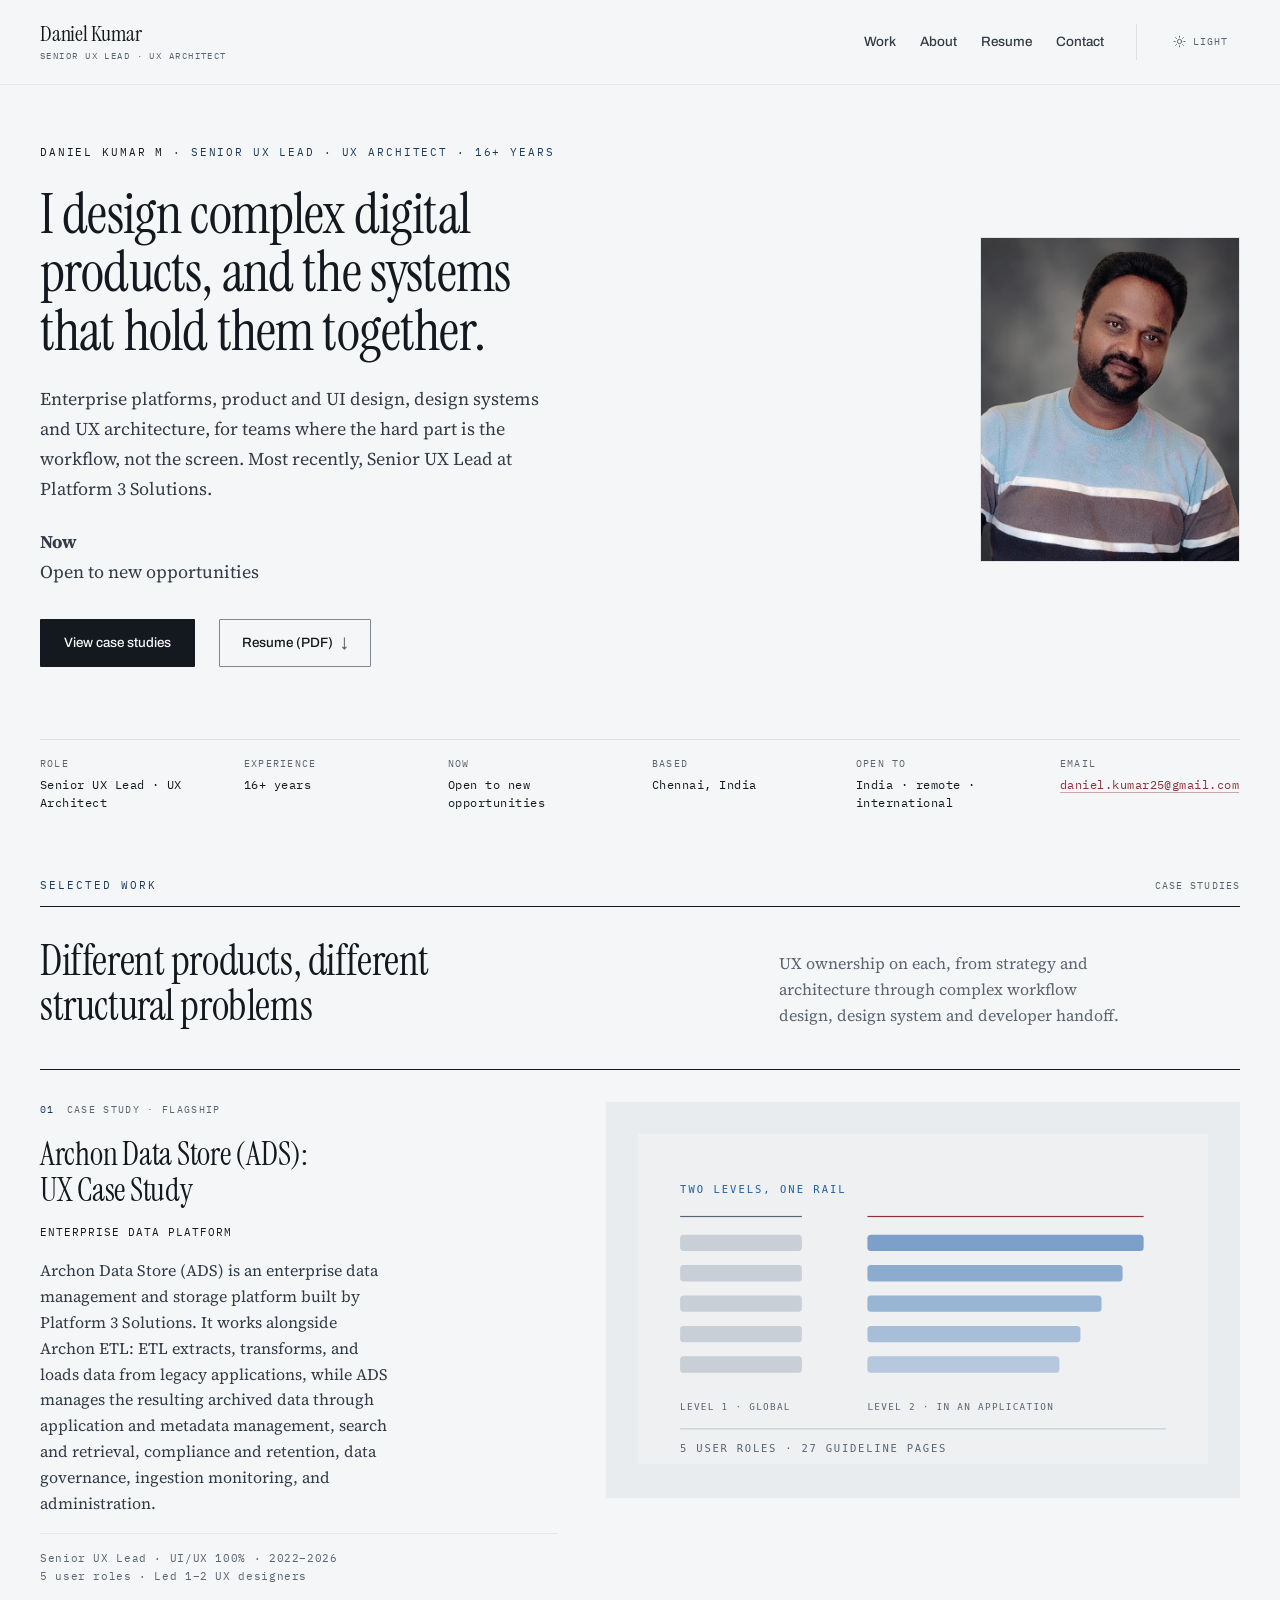
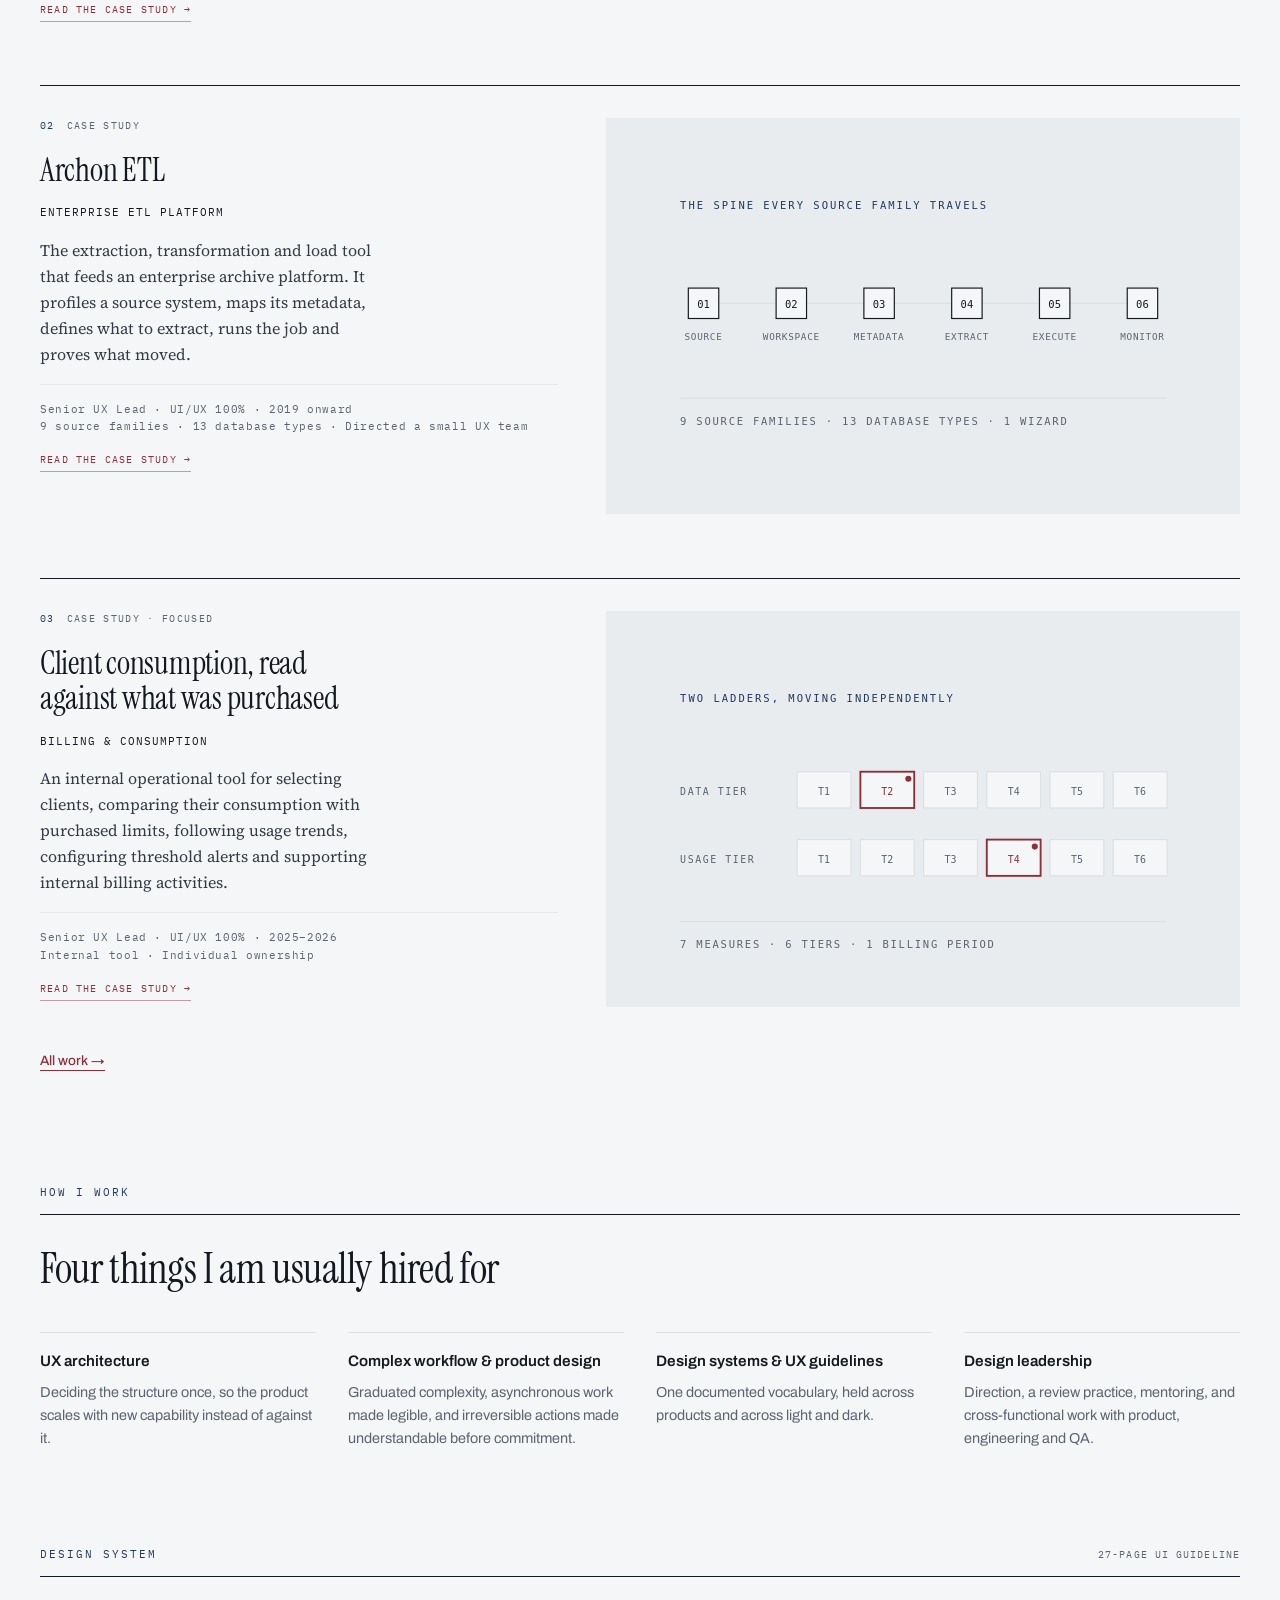
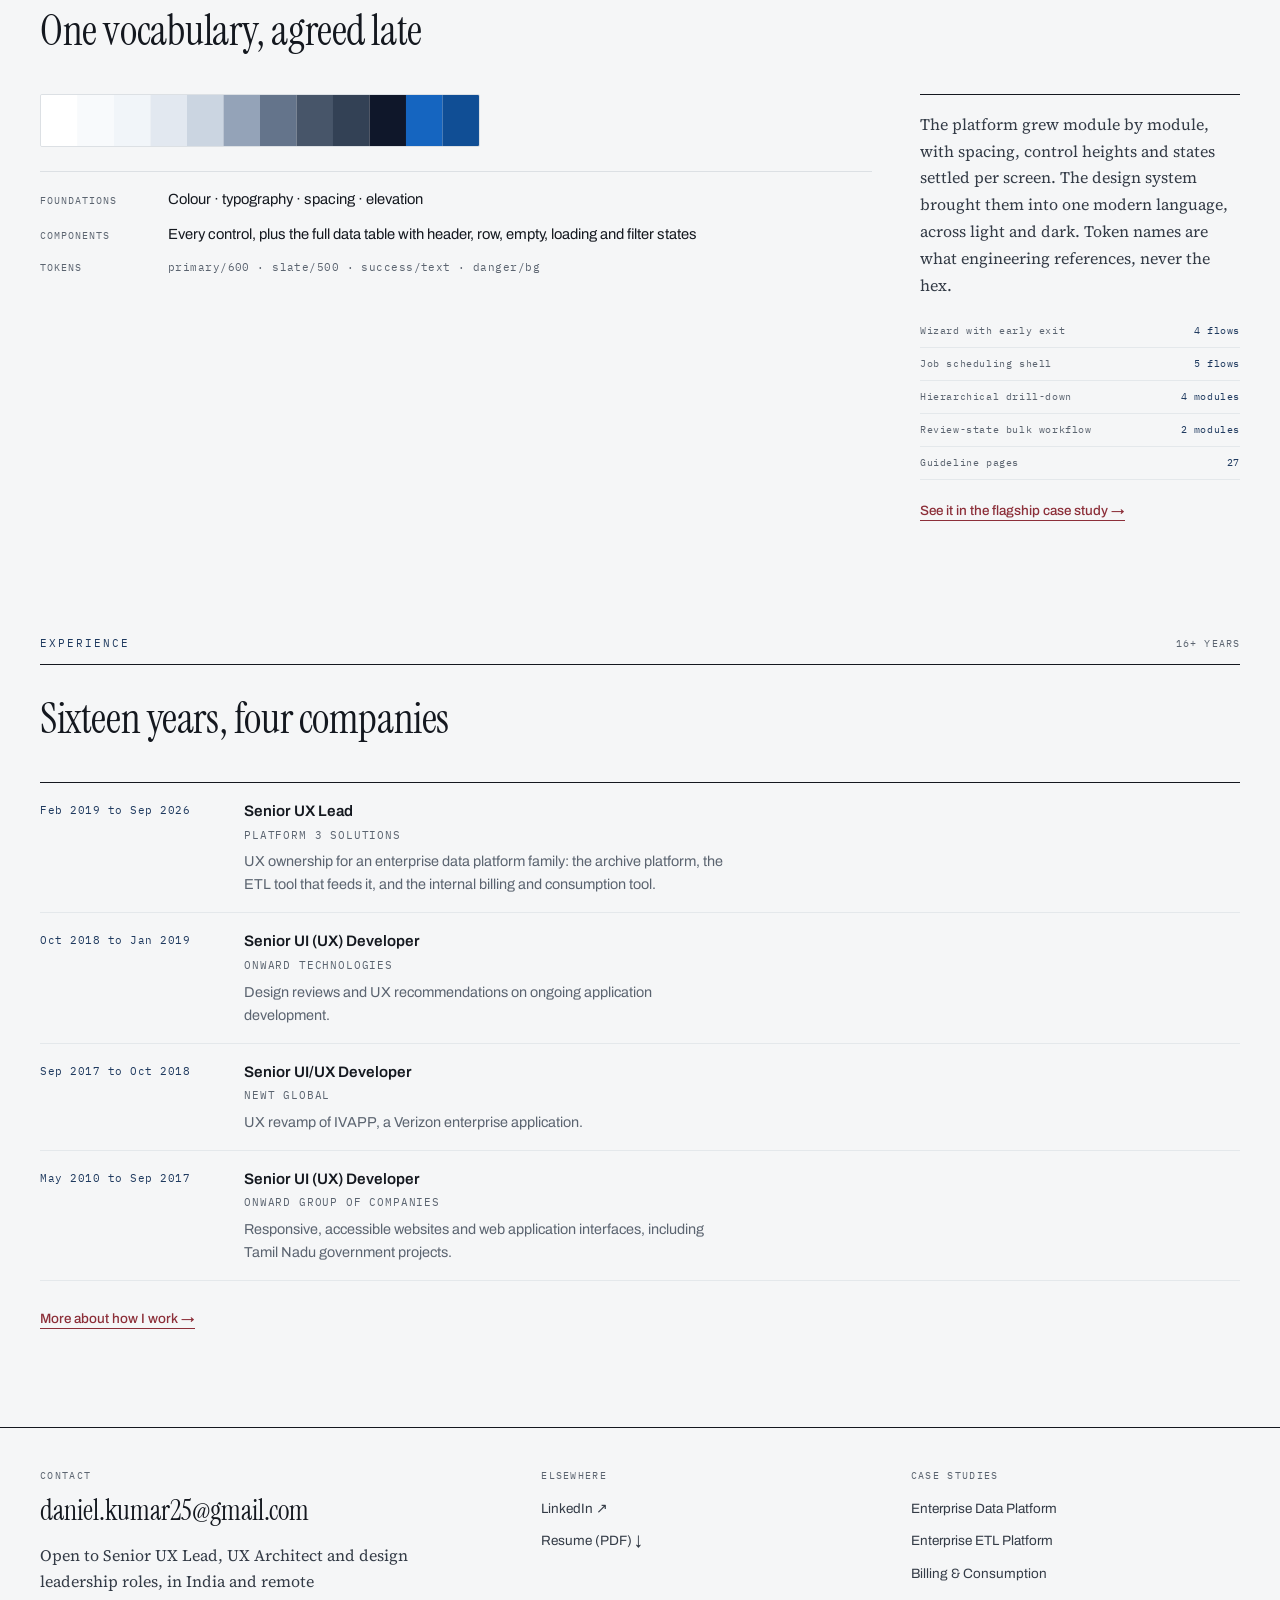
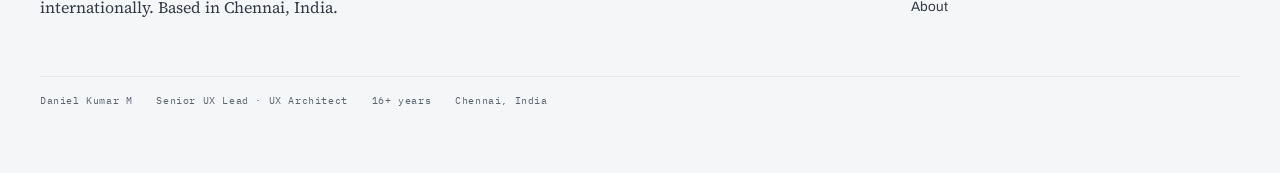
==== commit 74d1f43e: "archon etl updated archon etl updated" ====
--- a/index.html
+++ b/index.html
@@ -145,7 +145,7 @@
         <!-- text column -->
         <span class="p-txt">
           <span class="idx"><span class="n">02</span><span class="f">Case study</span></span>
-          <span class="prob">Nine source systems, one way of working</span>
+          <span class="prob">Archon ETL</span>
           <span class="nm">Enterprise ETL Platform</span>
           <span class="desc">The extraction, transformation and load tool that feeds an enterprise archive platform. It profiles a source system, maps its metadata, defines what to extract, runs the job and proves what moved.</span>
           <span class="meta">Senior UX Lead · UI/UX 100% · 2019 onward<br>9 source families · 13 database types · Directed a small UX team</span>
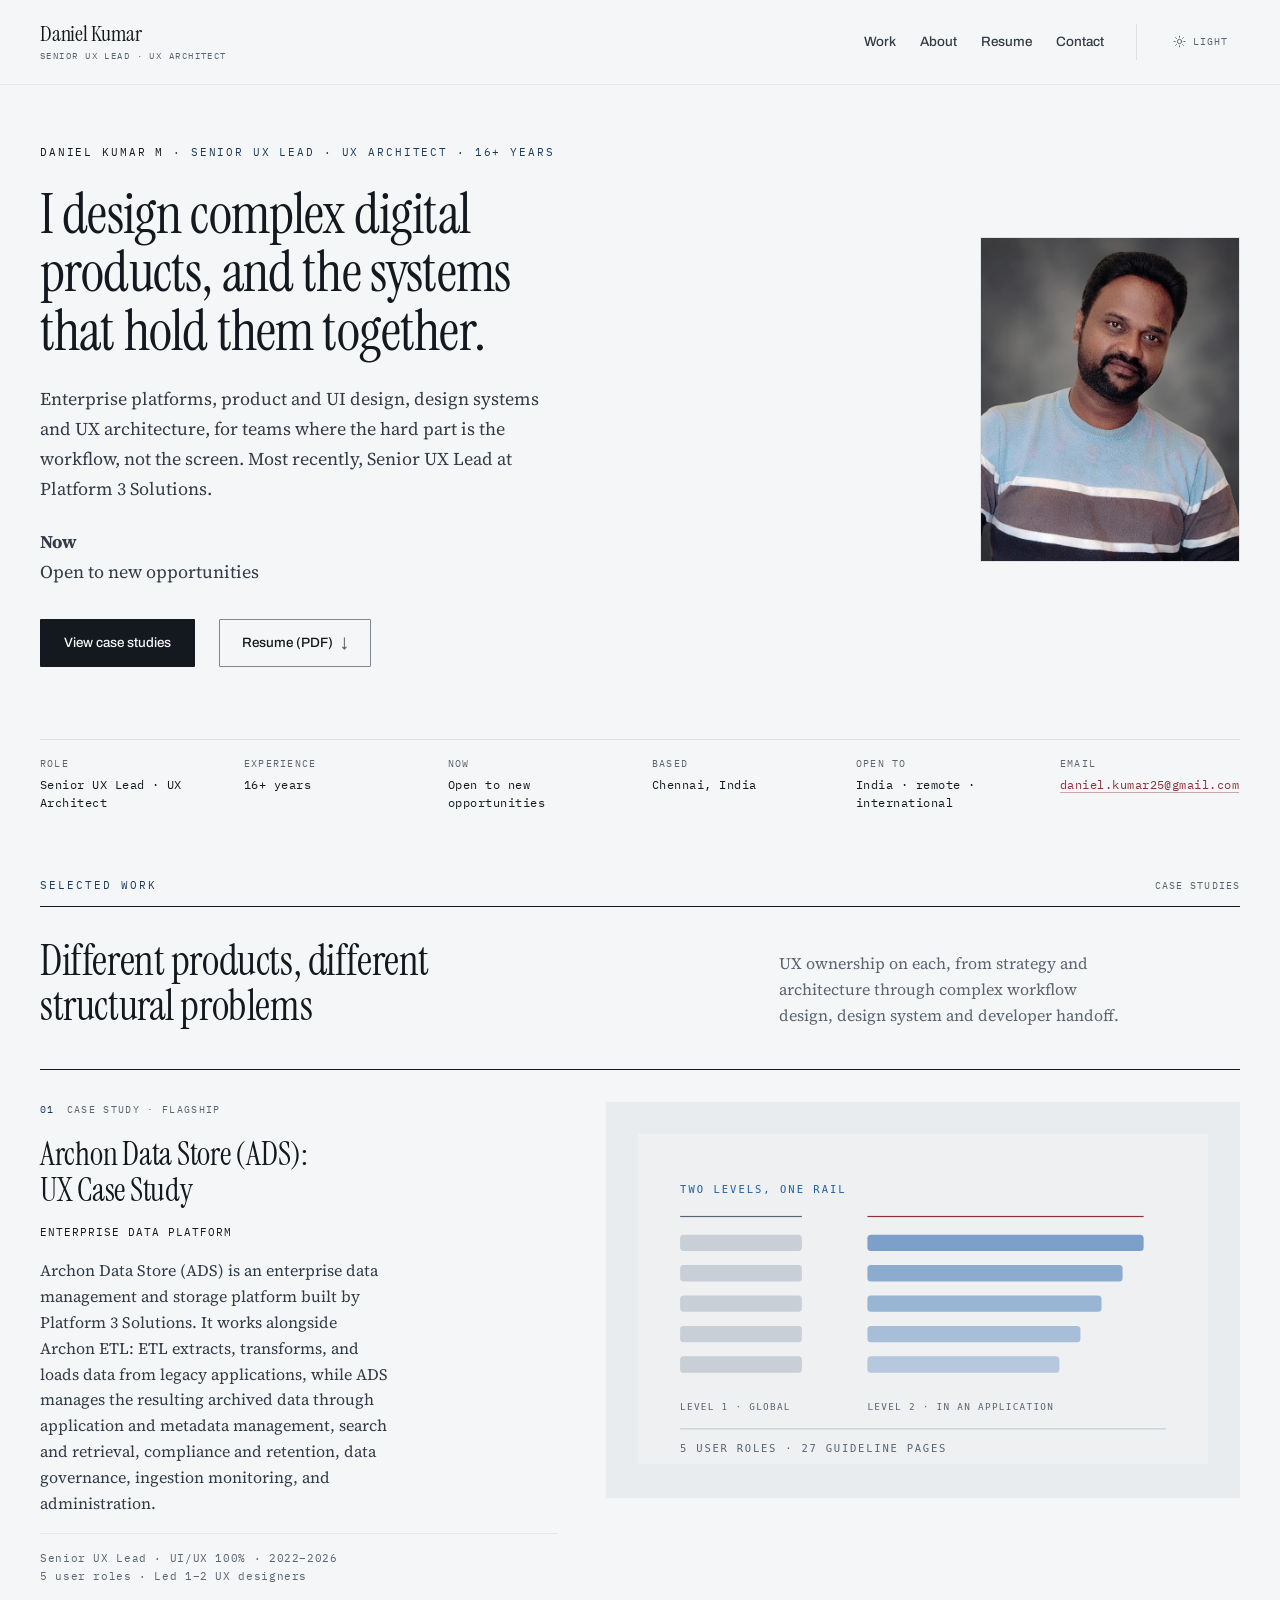
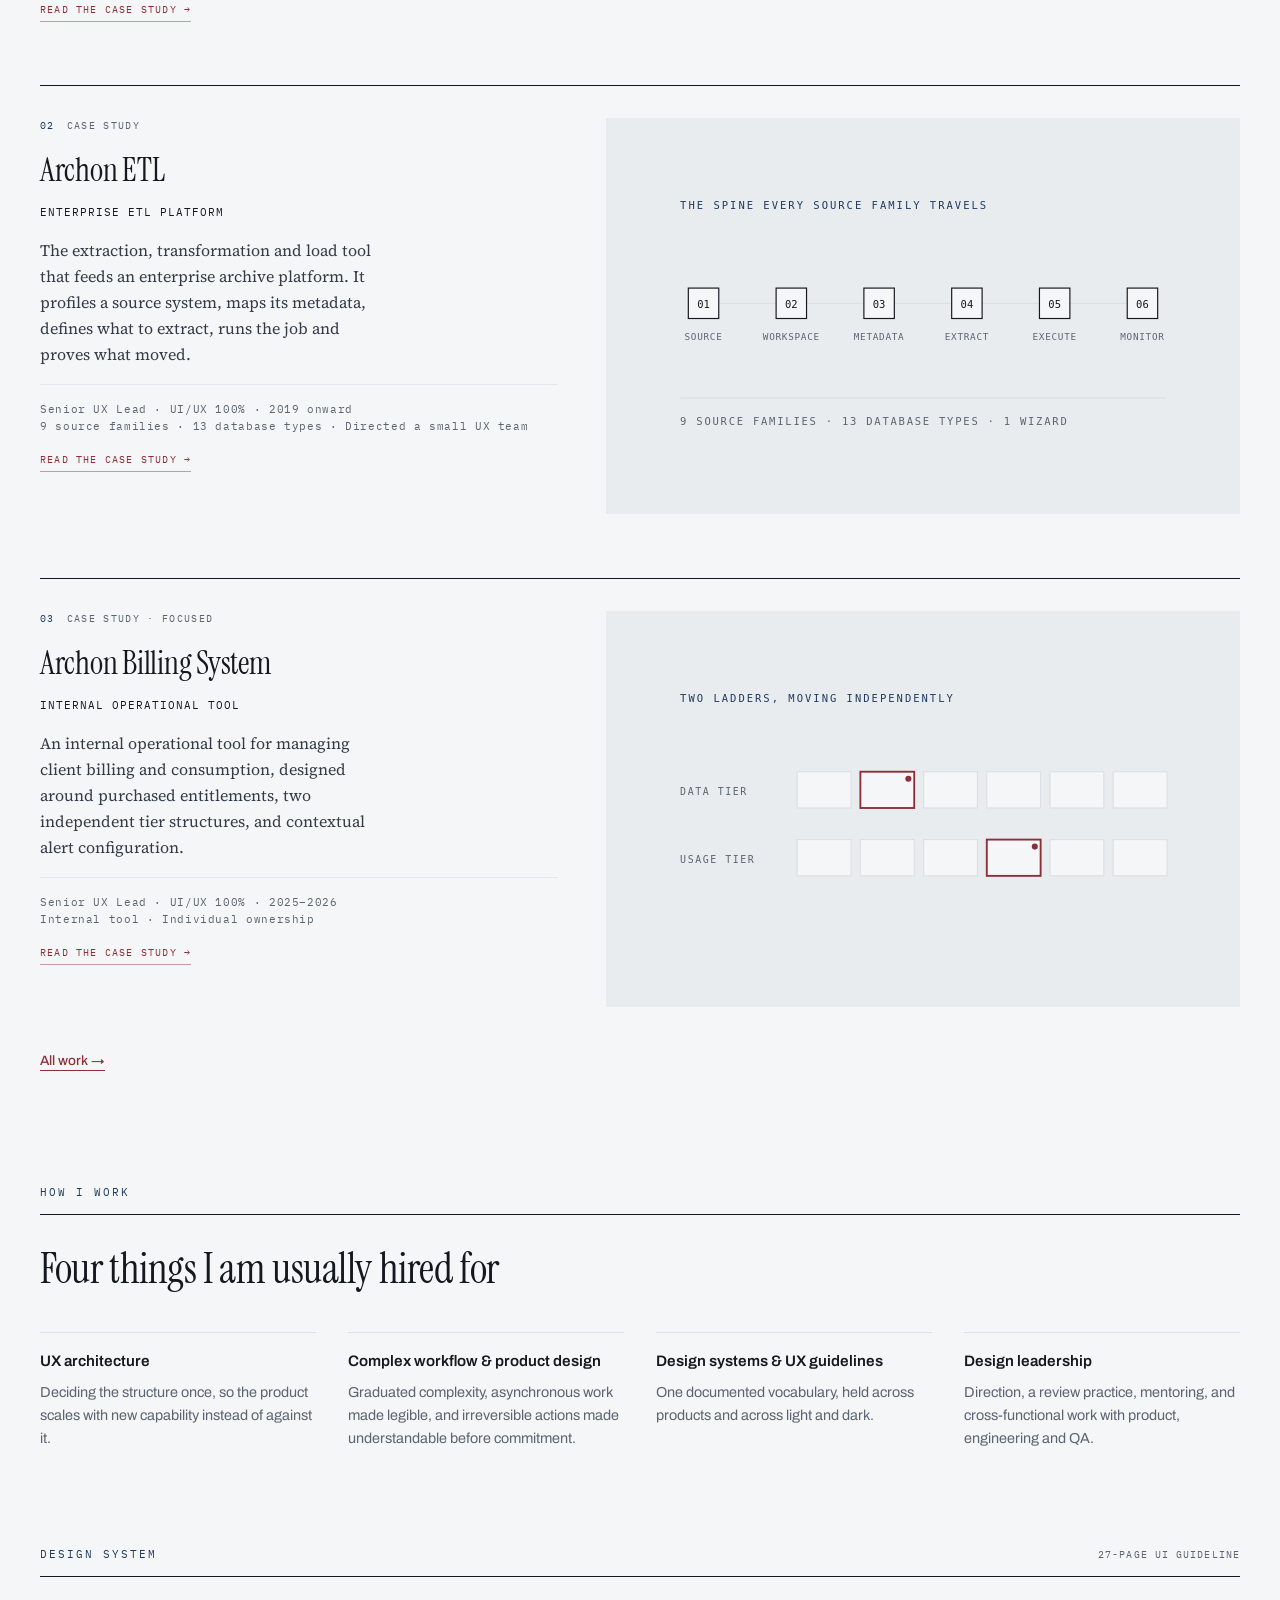
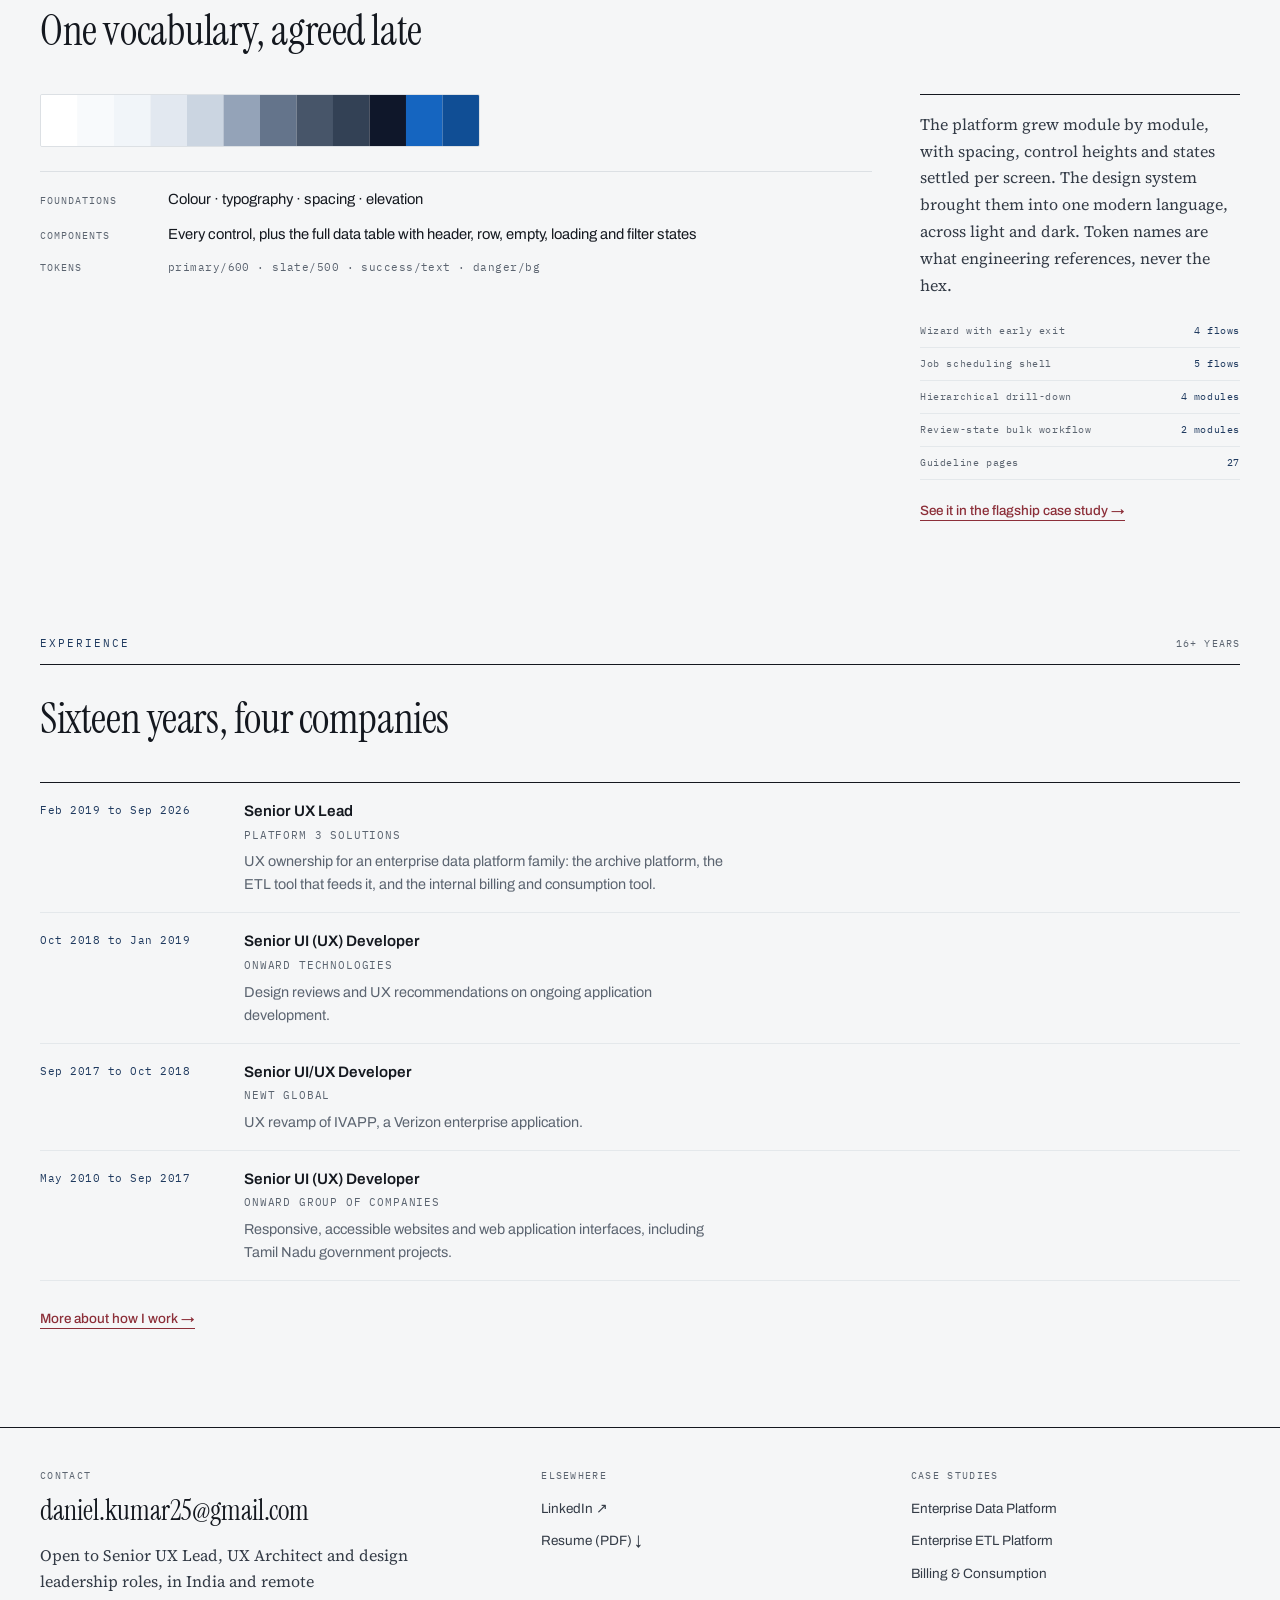
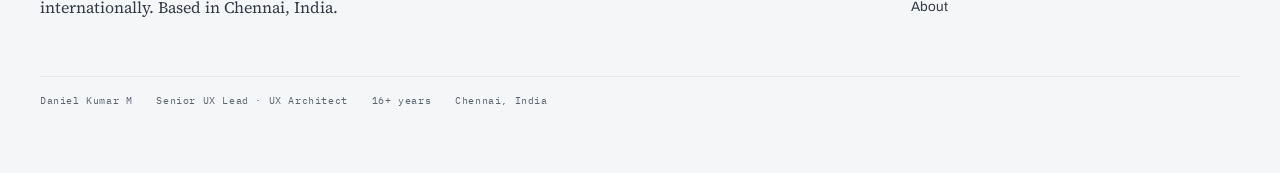
==== commit 40ed2e32: "billing updated" ====
--- a/index.html
+++ b/index.html
@@ -158,14 +158,16 @@
         <!-- text column -->
         <span class="p-txt">
           <span class="idx"><span class="n">03</span><span class="f">Case study · Focused</span></span>
-          <span class="prob">Client consumption, read against what was purchased</span>
-          <span class="nm">Billing &amp; Consumption</span>
-          <span class="desc">An internal operational tool for selecting clients, comparing their consumption with purchased limits, following usage trends, configuring threshold alerts and supporting internal billing activities.</span>
+          <span class="prob">Archon Billing System</span>
+          <span class="nm">Internal Operational Tool</span>
+          <span class="desc">An internal operational tool for managing client billing and consumption, designed around purchased entitlements, two independent tier structures, and contextual alert configuration.</span>
           <span class="meta">Senior UX Lead · UI/UX 100% · 2025–2026<br>Internal tool · Individual ownership</span>
           <span class="go">Read the case study &rarr;</span>
         </span>
         <!-- image column -->
-        <span class="thumb"><img src="assets/billing/billing-two-tier-ladders.svg" width="487" height="282" loading="lazy"
+        <span class="thumb"><img class="thm-light" src="assets/billing/billing-two-tier-ladders.svg" width="487" height="282" loading="lazy"
+           alt="Diagram: a client sits on a data tier and a usage tier at the same time, and the two move independently."><img
+           class="thm-dark" src="assets/billing/billing-two-tier-ladders.svg#dark" width="487" height="282" loading="lazy"
            alt="Diagram: a client sits on a data tier and a usage tier at the same time, and the two move independently."></span>
       </a></div>
   <p style="margin-top:var(--space-40);"><a class="tlink" href="work.html">All work →</a></p>
